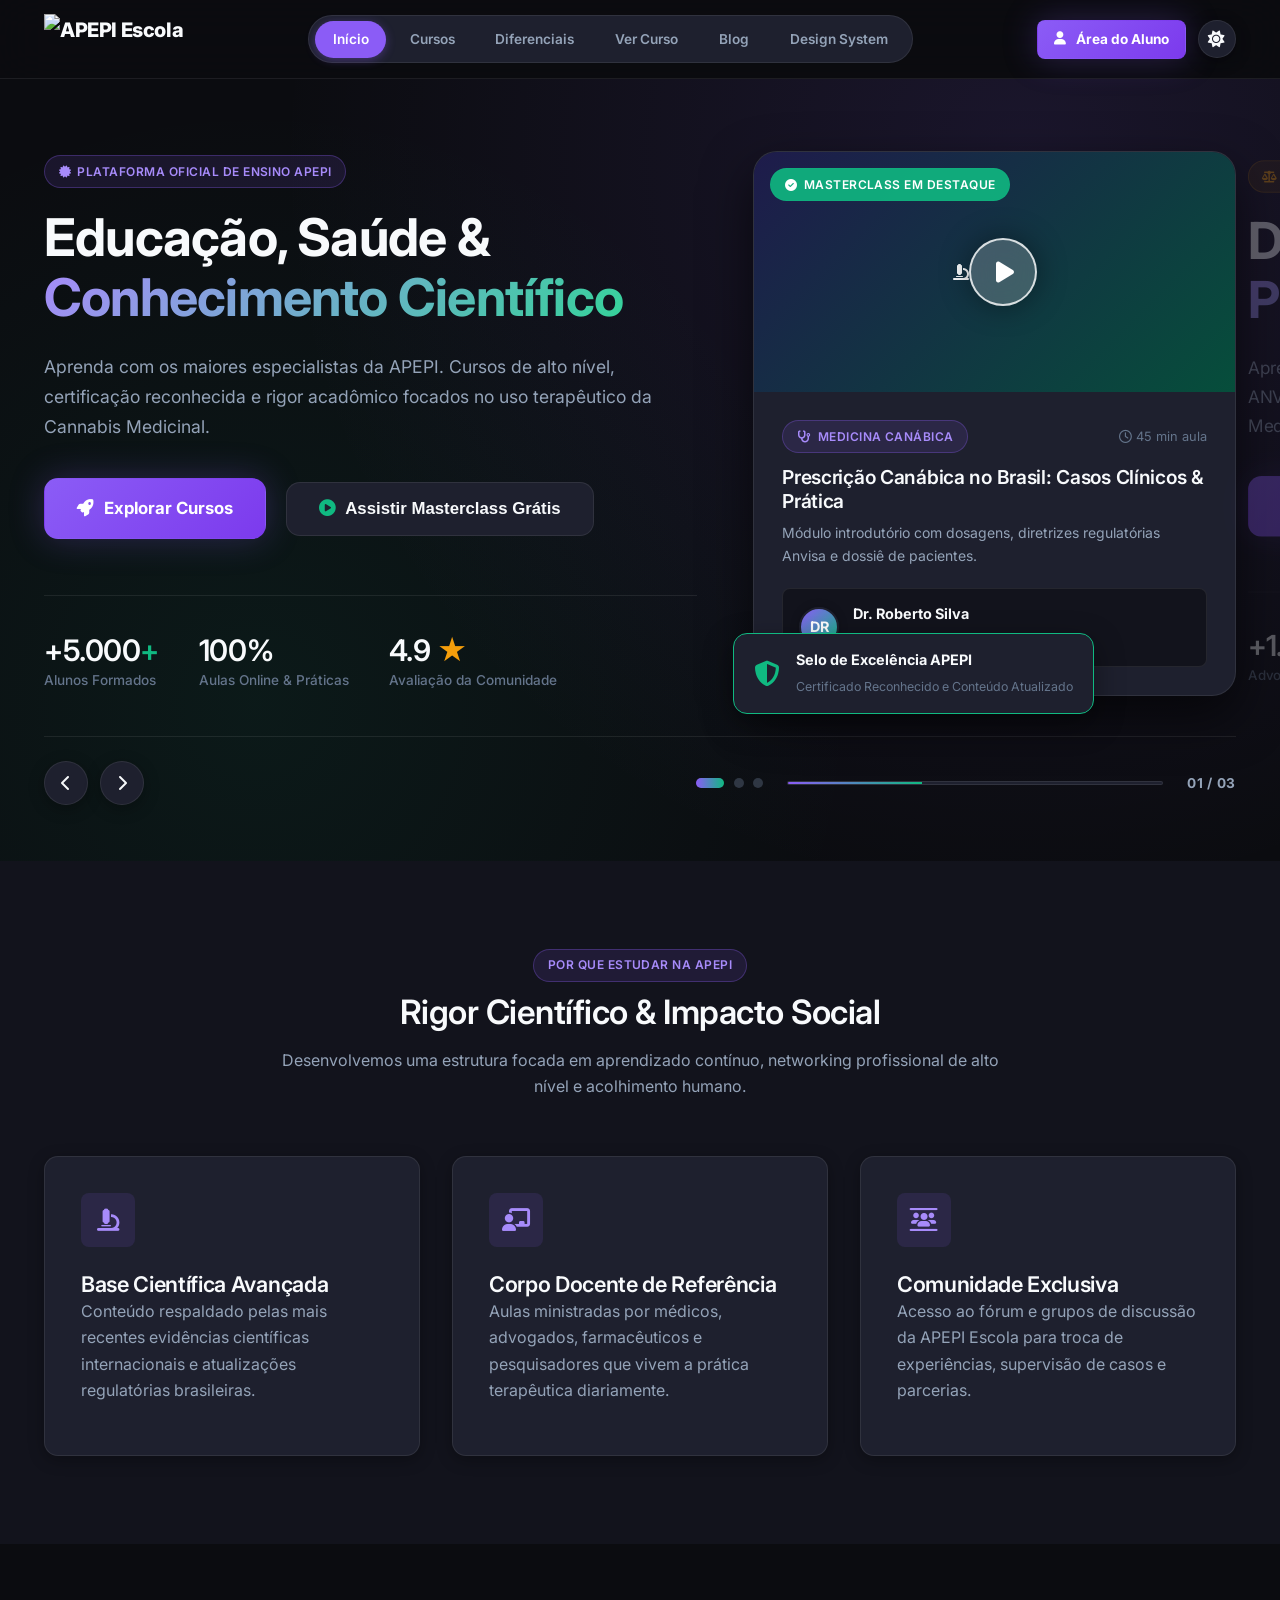
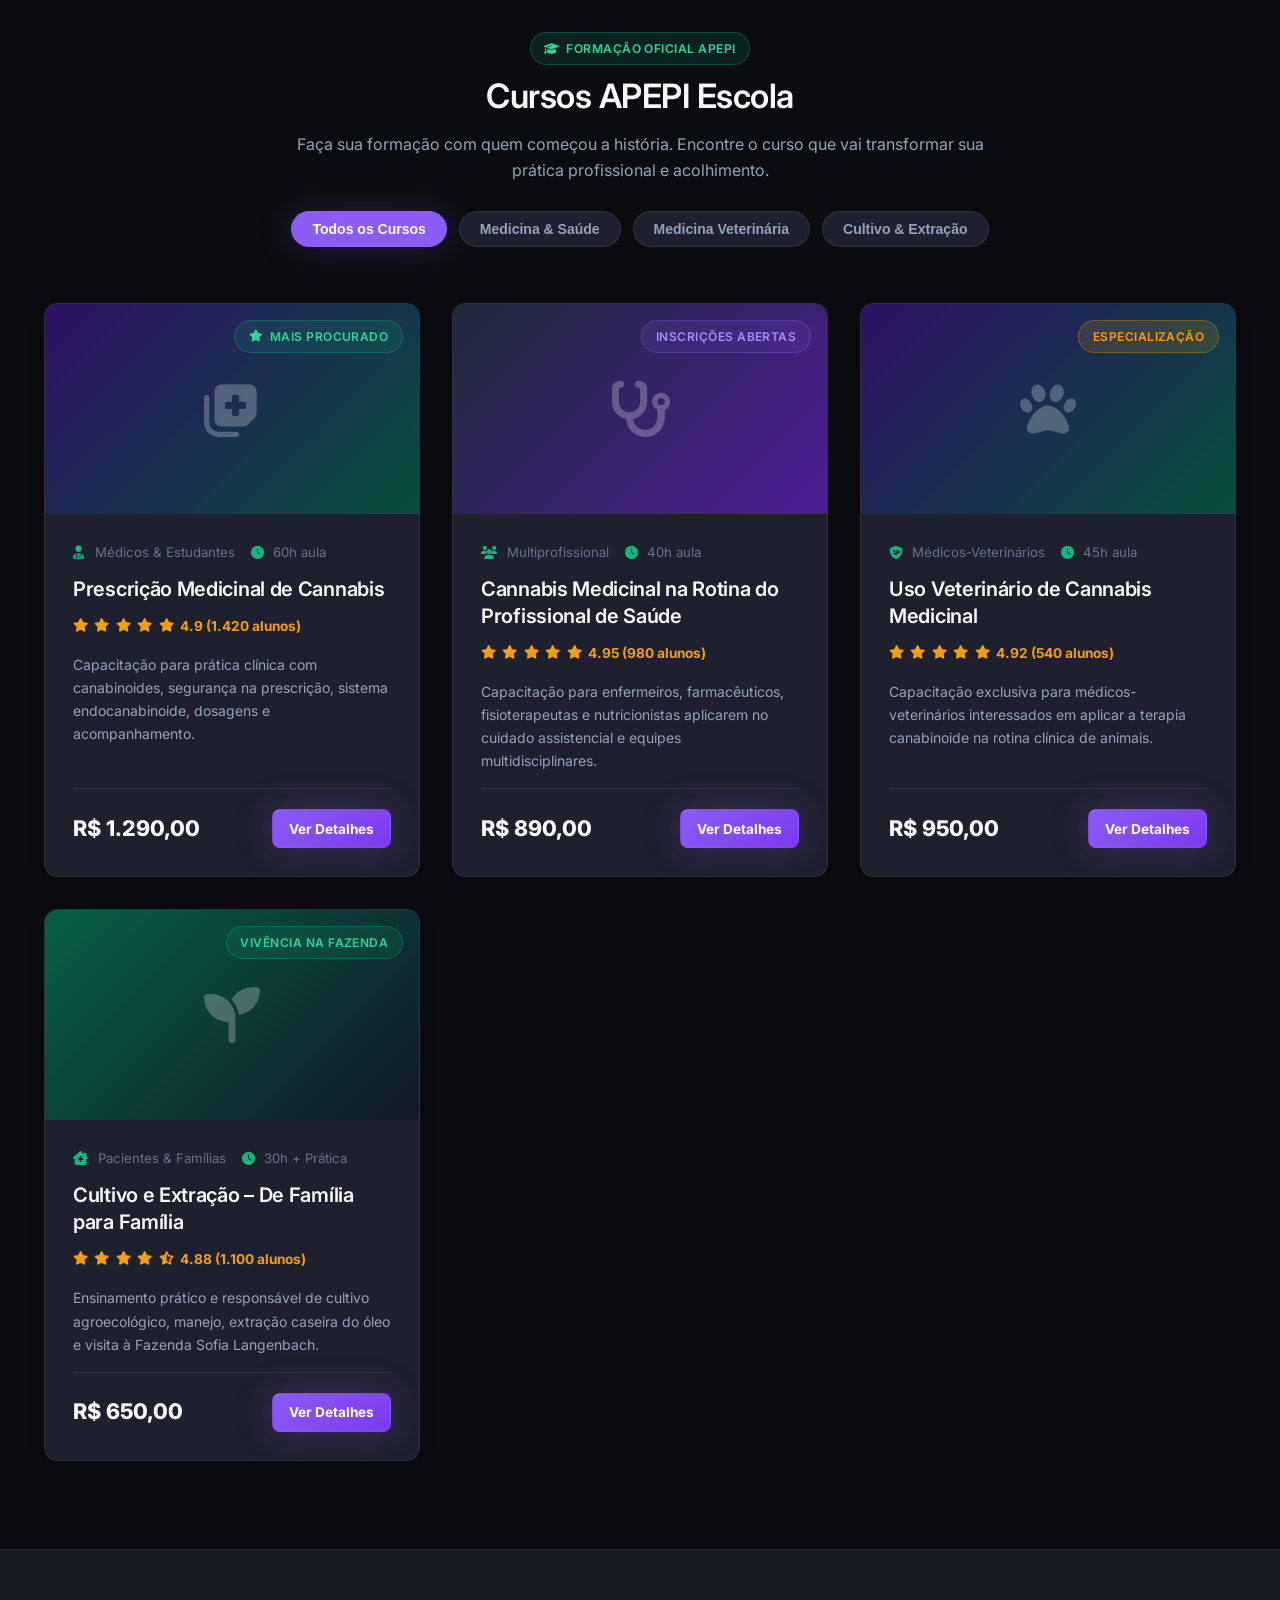
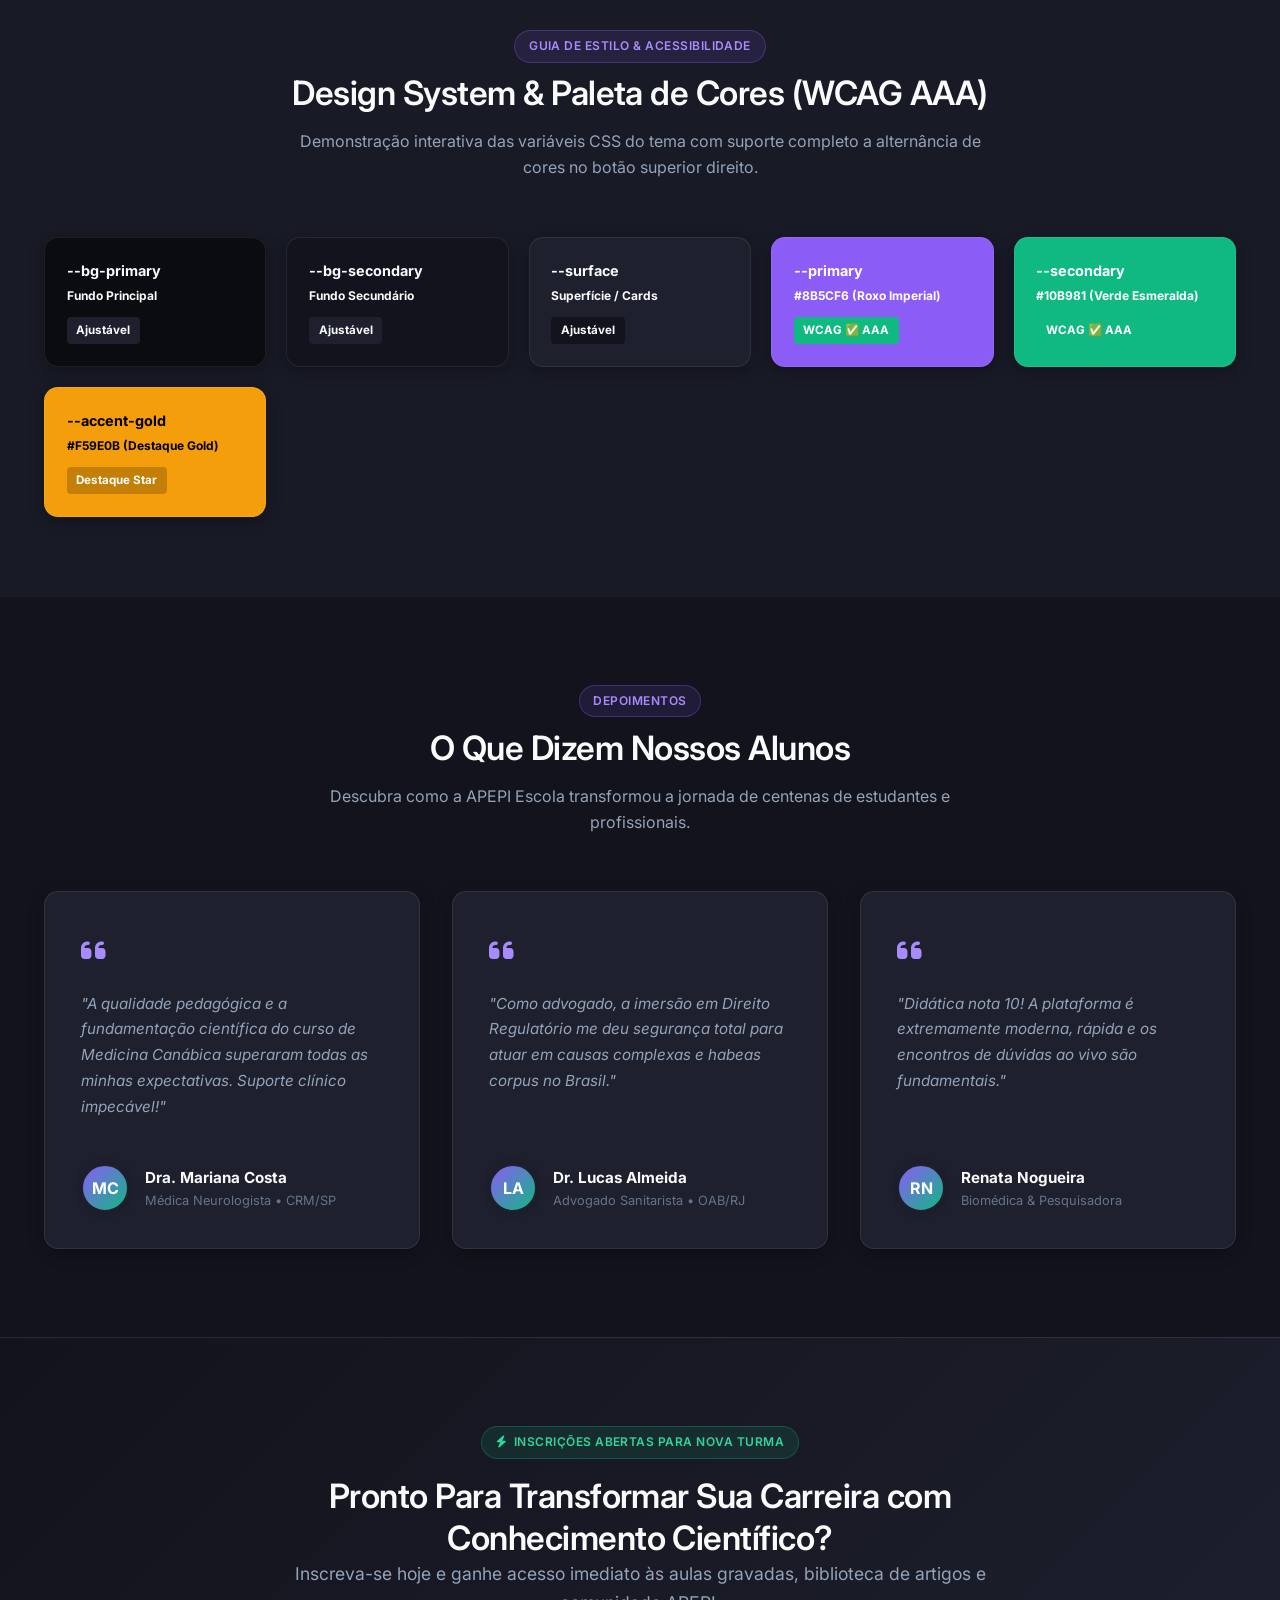
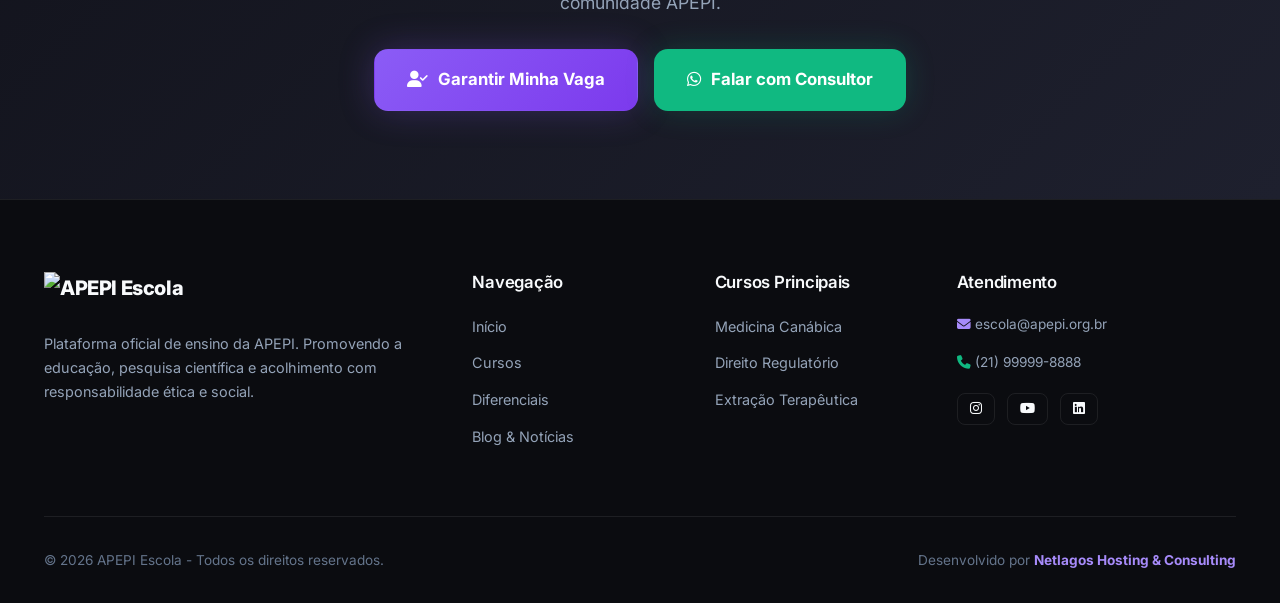
==== index.html @ 11192f86 "Add files via upload" ====
<!DOCTYPE html>
<html lang="pt-BR" data-theme="dark">
<head>
  <meta charset="UTF-8">
  <meta name="viewport" content="width=device-width, initial-scale=1.0">
  <title>APEPI Escola - Cursos & Formações em Cannabis Medicinal</title>
  <meta name="description" content="Plataforma oficial de ensino APEPI. Cursos, pós-graduações e masterclasses sobre medicina canábica, direito regulatório e ciência com os maiores especialistas do Brasil.">
  <link rel="stylesheet" href="styles.css">
</head>
<body>

  <header class="header-navbar">
    <div class="container navbar-content">
      <a href="index.html" class="brand-logo">
        <img src="assets/logo_apepi_escola_dark.png" alt="APEPI Escola" class="logo-img logo-dark">
        <img src="assets/logo_apepi_escola.png" alt="APEPI Escola" class="logo-img logo-light">
      </a>

      <nav>
        <ul class="nav-links" id="navLinks">
          <li><a href="index.html" class="active">Início</a></li>
          <li><a href="#cursos">Cursos</a></li>
          <li><a href="#diferenciais">Diferenciais</a></li>
          <li><a href="course-detail.html">Ver Curso</a></li>
          <li><a href="blog-single.html">Blog</a></li>
          <li><a href="#design-system">Design System</a></li>
        </ul>
      </nav>

      <div class="nav-actions">
        <a href="#cursos" class="btn btn-primary btn-sm">
          <i class="fa-solid fa-user"></i> Área do Aluno
        </a>
        <button id="themeToggleBtn" class="theme-toggle-btn" title="Mudar para Modo Claro" aria-label="Mudar para Modo Claro">
          <i class="fa-solid fa-sun"></i>
        </button>
        <button class="mobile-menu-btn" id="mobileMenuBtn" aria-label="Abrir Menu">
          <i class="fa-solid fa-bars"></i>
        </button>
      </div>
    </div>
  </header>

  <section class="hero-section">
    <div class="container hero-slider-container">
      <div class="hero-slides-track">

        <div class="hero-slide active">
          <div class="hero-grid">
            <div class="hero-content">
              <div class="tagline">
                <span class="badge badge-purple">
                  <i class="fa-solid fa-certificate"></i> Plataforma Oficial de Ensino APEPI
                </span>
              </div>
              <h1 class="hero-title">
                Educação, Saúde & <span class="gradient-text">Conhecimento Científico</span>
              </h1>
              <p class="hero-description">
                Aprenda com os maiores especialistas da APEPI. Cursos de alto nível, certificação reconhecida e rigor acadômico focados no uso terapêutico da Cannabis Medicinal.
              </p>
              <div class="hero-cta">
                <a href="#cursos" class="btn btn-primary btn-lg">
                  <i class="fa-solid fa-rocket"></i> Explorar Cursos
                </a>
                <button class="btn btn-ghost btn-lg hero-trailer-trigger">
                  <i class="fa-solid fa-circle-play" style="color:var(--secondary);"></i> Assistir Masterclass Grátis
                </button>
              </div>

              <div class="hero-stats">
                <div class="stat-item">
                  <h4>+5.000<span>+</span></h4>
                  <p>Alunos Formados</p>
                </div>
                <div class="stat-item">
                  <h4>100%</h4>
                  <p>Aulas Online & Práticas</p>
                </div>
                <div class="stat-item">
                  <h4>4.9 <span style="color:var(--accent-gold);">★</span></h4>
                  <p>Avaliação da Comunidade</p>
                </div>
              </div>
            </div>

            <div class="hero-visual">
              <div class="hero-preview-card">
                <div class="hero-preview-thumb thumb-play-trigger">
                  <i class="fa-solid fa-microscope main-icon"></i>
                  <div class="play-trigger">
                    <i class="fa-solid fa-play"></i>
                  </div>
                  <span class="badge badge-green" style="position:absolute; top:1rem; left:1rem; background:rgba(16,185,129,0.9); color:#fff;">
                    <i class="fa-solid fa-circle-check"></i> Masterclass em Destaque
                  </span>
                </div>

                <div class="hero-preview-body">
                  <div style="display:flex; justify-content:space-between; align-items:center; margin-bottom:0.75rem;">
                    <span class="badge badge-purple"><i class="fa-solid fa-stethoscope"></i> Medicina Canábica</span>
                    <span style="color: var(--text-muted); font-size: 0.8rem;"><i class="fa-regular fa-clock"></i> 45 min aula</span>
                  </div>
                  <h3 style="margin-bottom: 0.5rem; font-size: 1.2rem;">Prescrição Canábica no Brasil: Casos Clínicos & Prática</h3>
                  <p style="font-size: 0.875rem; color: var(--text-secondary); margin-bottom: 1.25rem;">Módulo introdutório com dosagens, diretrizes regulatórias Anvisa e dossiê de pacientes.</p>

                  <div style="background: var(--bg-secondary); padding: 0.85rem 1rem; border-radius: var(--radius-sm); display: flex; gap: 0.85rem; align-items: center; border: 1px solid var(--border-color);">
                    <div class="avatar" style="width:40px; height:40px; font-size:0.9rem;">DR</div>
                    <div>
                      <strong style="color: var(--text-primary); font-size: 0.9rem; display:block;">Dr. Roberto Silva</strong>
                      <span style="font-size: 0.775rem; color: var(--text-muted);">Médico Pesquisador APEPI • CRM/RJ</span>
                    </div>
                  </div>
                </div>
              </div>

              <div class="floating-badge">
                <i class="fa-solid fa-shield-halved"></i>
                <div>
                  <strong>Selo de Excelência APEPI</strong>
                  <span>Certificado Reconhecido e Conteúdo Atualizado</span>
                </div>
              </div>
            </div>
          </div>
        </div>

        <div class="hero-slide">
          <div class="hero-grid">
            <div class="hero-content">
              <div class="tagline">
                <span class="badge badge-gold">
                  <i class="fa-solid fa-scale-balanced"></i> Especialização Jurídica
                </span>
              </div>
              <h1 class="hero-title">
                Direito, Regulamentação & <span class="gradient-text">Proteção ao Paciente</span>
              </h1>
              <p class="hero-description">
                Aprenda a fundamentar petições de Habeas Corpus, domine a legislação ANVISA e atue com segurança jurídica no ecossistema da Cannabis Medicinal no Brasil.
              </p>
              <div class="hero-cta">
                <a href="#cursos" class="btn btn-primary btn-lg">
                  <i class="fa-solid fa-gavel"></i> Ver Cursos Jurídicos
                </a>
                <button class="btn btn-ghost btn-lg hero-trailer-trigger">
                  <i class="fa-solid fa-circle-play" style="color:var(--secondary);"></i> Assistir Aula Aberta
                </button>
              </div>

              <div class="hero-stats">
                <div class="stat-item">
                  <h4>+1.200<span>+</span></h4>
                  <p>Advogados & Juristas</p>
                </div>
                <div class="stat-item">
                  <h4>100%</h4>
                  <p>Peças & Casos Reais</p>
                </div>
                <div class="stat-item">
                  <h4>5.0 <span style="color:var(--accent-gold);">★</span></h4>
                  <p>Recomendação OAB</p>
                </div>
              </div>
            </div>

            <div class="hero-visual">
              <div class="hero-preview-card">
                <div class="hero-preview-thumb course-thumb-gradient-2 thumb-play-trigger">
                  <i class="fa-solid fa-scale-unbalanced-flip main-icon"></i>
                  <div class="play-trigger">
                    <i class="fa-solid fa-play"></i>
                  </div>
                  <span class="badge badge-purple" style="position:absolute; top:1rem; left:1rem; background:rgba(139,92,246,0.9); color:#fff;">
                    <i class="fa-solid fa-book-bookmark"></i> Módulo Prático Em Destaque
                  </span>
                </div>

                <div class="hero-preview-body">
                  <div style="display:flex; justify-content:space-between; align-items:center; margin-bottom:0.75rem;">
                    <span class="badge badge-gold"><i class="fa-solid fa-scale-balanced"></i> Direito Sanitarista</span>
                    <span style="color: var(--text-muted); font-size: 0.8rem;"><i class="fa-regular fa-clock"></i> 30h Certificadas</span>
                  </div>
                  <h3 style="margin-bottom: 0.5rem; font-size: 1.2rem;">Habeas Corpus Terapêutico & Tutelas de Urgência</h3>
                  <p style="font-size: 0.875rem; color: var(--text-secondary); margin-bottom: 1.25rem;">Elaboração de peças, jurisprudência do STJ/STF e pareceres técnicos regulatórios.</p>

                  <div style="background: var(--bg-secondary); padding: 0.85rem 1rem; border-radius: var(--radius-sm); display: flex; gap: 0.85rem; align-items: center; border: 1px solid var(--border-color);">
                    <div class="avatar" style="width:40px; height:40px; font-size:0.9rem; background:linear-gradient(135deg, var(--accent-gold), var(--primary));">AM</div>
                    <div>
                      <strong style="color: var(--text-primary); font-size: 0.9rem; display:block;">Dra. Amanda Medeiros</strong>
                      <span style="font-size: 0.775rem; color: var(--text-muted);">Advogada Sanitarista • OAB/RJ</span>
                    </div>
                  </div>
                </div>
              </div>

              <div class="floating-badge">
                <i class="fa-solid fa-gavel"></i>
                <div>
                  <strong>Suporte Jurídico APEPI</strong>
                  <span>Modelos de Peças e Análise de Casos</span>
                </div>
              </div>
            </div>
          </div>
        </div>

        <div class="hero-slide">
          <div class="hero-grid">
            <div class="hero-content">
              <div class="tagline">
                <span class="badge badge-green">
                  <i class="fa-solid fa-seedling"></i> Vivência Prática na Fazenda
                </span>
              </div>
              <h1 class="hero-title">
                Cultivo, Manejo & <span class="gradient-text">Extração Terapêutica</span>
              </h1>
              <p class="hero-description">
                Aprenda a arte do cultivo agroecológico, extração caseira com segurança e controle de qualidade direto na Fazenda Sofia Langenbach.
              </p>
              <div class="hero-cta">
                <a href="#cursos" class="btn btn-primary btn-lg">
                  <i class="fa-solid fa-leaf"></i> Conhecer Imersão
                </a>
                <button class="btn btn-ghost btn-lg hero-trailer-trigger">
                  <i class="fa-solid fa-circle-play" style="color:var(--secondary);"></i> Assistir Tour Virtual
                </button>
              </div>

              <div class="hero-stats">
                <div class="stat-item">
                  <h4>+1.100<span>+</span></h4>
                  <p>Famílias Capacitadas</p>
                </div>
                <div class="stat-item">
                  <h4>100%</h4>
                  <p>Agroecológico & Orgânico</p>
                </div>
                <div class="stat-item">
                  <h4>4.95 <span style="color:var(--accent-gold);">★</span></h4>
                  <p>Vivência Presencial</p>
                </div>
              </div>
            </div>

            <div class="hero-visual">
              <div class="hero-preview-card">
                <div class="hero-preview-thumb course-thumb-gradient-3 thumb-play-trigger">
                  <i class="fa-solid fa-house-chimney-medical main-icon"></i>
                  <div class="play-trigger">
                    <i class="fa-solid fa-play"></i>
                  </div>
                  <span class="badge badge-green" style="position:absolute; top:1rem; left:1rem; background:rgba(16,185,129,0.9); color:#fff;">
                    <i class="fa-solid fa-sun"></i> Imersão Presencial + Online
                  </span>
                </div>

                <div class="hero-preview-body">
                  <div style="display:flex; justify-content:space-between; align-items:center; margin-bottom:0.75rem;">
                    <span class="badge badge-green"><i class="fa-solid fa-seedling"></i> Cultivo Agroecológico</span>
                    <span style="color: var(--text-muted); font-size: 0.8rem;"><i class="fa-regular fa-clock"></i> 30h + Prática</span>
                  </div>
                  <h3 style="margin-bottom: 0.5rem; font-size: 1.2rem;">Extração Terapêutica de Óleos: De Família para Família</h3>
                  <p style="font-size: 0.875rem; color: var(--text-secondary); margin-bottom: 1.25rem;">Manejo de pragas, secagem, descarboxilação e dosagem artesanal segura.</p>

                  <div style="background: var(--bg-secondary); padding: 0.85rem 1rem; border-radius: var(--radius-sm); display: flex; gap: 0.85rem; align-items: center; border: 1px solid var(--border-color);">
                    <div class="avatar" style="width:40px; height:40px; font-size:0.9rem; background:linear-gradient(135deg, var(--secondary), var(--primary));">GM</div>
                    <div>
                      <strong style="color: var(--text-primary); font-size: 0.9rem; display:block;">Engº Gabriel Martins</strong>
                      <span style="font-size: 0.775rem; color: var(--text-muted);">Pesquisador Agroecológico APEPI</span>
                    </div>
                  </div>
                </div>
              </div>

              <div class="floating-badge">
                <i class="fa-solid fa-wheat-awn"></i>
                <div>
                  <strong>Fazenda Sofia Langenbach</strong>
                  <span>Aprenda na Maior Associação do Brasil</span>
                </div>
              </div>
            </div>
          </div>
        </div>

      </div>

      <div class="slider-nav-controls">
        <div class="slider-arrows">
          <button class="slider-arrow-btn slider-prev-btn" title="Slide Anterior" aria-label="Slide Anterior">
            <i class="fa-solid fa-chevron-left"></i>
          </button>
          <button class="slider-arrow-btn slider-next-btn" title="Próximo Slide" aria-label="Próximo Slide">
            <i class="fa-solid fa-chevron-right"></i>
          </button>
        </div>

        <div class="slider-indicators-wrapper">
          <div class="slider-dots">
            <button class="slider-dot active" aria-label="Ir para Slide 1"></button>
            <button class="slider-dot" aria-label="Ir para Slide 2"></button>
            <button class="slider-dot" aria-label="Ir para Slide 3"></button>
          </div>

          <div class="slider-progress-track">
            <div class="slider-progress-bar"></div>
          </div>

          <span class="slider-counter">01 / 03</span>
        </div>
      </div>

    </div>
  </section>

  <section class="features-section" id="diferenciais">
    <div class="container">
      <div class="section-header">
        <span class="badge badge-purple">Por Que Estudar Na APEPI</span>
        <h2>Rigor Científico & Impacto Social</h2>
        <p>Desenvolvemos uma estrutura focada em aprendizado contínuo, networking profissional de alto nível e acolhimento humano.</p>
      </div>

      <div class="grid-3">
        <div class="feature-card">
          <div class="feature-icon"><i class="fa-solid fa-microscope"></i></div>
          <h3>Base Científica Avançada</h3>
          <p>Conteúdo respaldado pelas mais recentes evidências científicas internacionais e atualizações regulatórias brasileiras.</p>
        </div>

        <div class="feature-card">
          <div class="feature-icon"><i class="fa-solid fa-chalkboard-user"></i></div>
          <h3>Corpo Docente de Referência</h3>
          <p>Aulas ministradas por médicos, advogados, farmacêuticos e pesquisadores que vivem a prática terapêutica diariamente.</p>
        </div>

        <div class="feature-card">
          <div class="feature-icon"><i class="fa-solid fa-users-between-lines"></i></div>
          <h3>Comunidade Exclusiva</h3>
          <p>Acesso ao fórum e grupos de discussão da APEPI Escola para troca de experiências, supervisão de casos e parcerias.</p>
        </div>
      </div>
    </div>
  </section>

  <section class="courses-section" id="cursos">
    <div class="container">
      <div class="section-header">
        <span class="badge badge-green"><i class="fa-solid fa-graduation-cap"></i> Formação Oficial APEPI</span>
        <h2>Cursos APEPI Escola</h2>
        <p>Faça sua formação com quem começou a história. Encontre o curso que vai transformar sua prática profissional e acolhimento.</p>

        <div class="category-pills">
          <button class="pill-btn active filter-btn" data-filter="all">Todos os Cursos</button>
          <button class="pill-btn filter-btn" data-filter="medicina">Medicina & Saúde</button>
          <button class="pill-btn filter-btn" data-filter="veterinaria">Medicina Veterinária</button>
          <button class="pill-btn filter-btn" data-filter="cultivo">Cultivo & Extração</button>
        </div>
      </div>

      <div class="grid-3" style="grid-template-columns: repeat(auto-fit, minmax(280px, 1fr));">
        
        <div class="course-card" data-category="medicina">
          <div class="course-thumb course-thumb-gradient-1">
            <i class="fa-solid fa-notes-medical main-icon"></i>
            <span class="badge badge-green"><i class="fa-solid fa-star"></i> Mais Procurado</span>
          </div>
          <div class="course-body">
            <div class="course-meta">
              <span><i class="fa-solid fa-user-doctor"></i> Médicos & Estudantes</span>
              <span><i class="fa-solid fa-clock"></i> 60h aula</span>
            </div>
            <h3 class="course-title">Prescrição Medicinal de Cannabis</h3>
            <div class="course-rating">
              <i class="fa-solid fa-star"></i>
              <i class="fa-solid fa-star"></i>
              <i class="fa-solid fa-star"></i>
              <i class="fa-solid fa-star"></i>
              <i class="fa-solid fa-star"></i>
              <span>4.9 (1.420 alunos)</span>
            </div>
            <p style="font-size: 0.875rem;">Capacitação para prática clínica com canabinoides, segurança na prescrição, sistema endocanabinoide, dosagens e acompanhamento.</p>

            <div class="course-footer">
              <span class="course-price">R$ 1.290,00</span>
              <a href="course-detail.html" class="btn btn-primary btn-sm">Ver Detalhes</a>
            </div>
          </div>
        </div>

        <div class="course-card" data-category="medicina">
          <div class="course-thumb course-thumb-gradient-2">
            <i class="fa-solid fa-stethoscope main-icon"></i>
            <span class="badge badge-purple">Inscrições Abertas</span>
          </div>
          <div class="course-body">
            <div class="course-meta">
              <span><i class="fa-solid fa-users"></i> Multiprofissional</span>
              <span><i class="fa-solid fa-clock"></i> 40h aula</span>
            </div>
            <h3 class="course-title">Cannabis Medicinal na Rotina do Profissional de Saúde</h3>
            <div class="course-rating">
              <i class="fa-solid fa-star"></i>
              <i class="fa-solid fa-star"></i>
              <i class="fa-solid fa-star"></i>
              <i class="fa-solid fa-star"></i>
              <i class="fa-solid fa-star"></i>
              <span>4.95 (980 alunos)</span>
            </div>
            <p style="font-size: 0.875rem;">Capacitação para enfermeiros, farmacêuticos, fisioterapeutas e nutricionistas aplicarem no cuidado assistencial e equipes multidisciplinares.</p>

            <div class="course-footer">
              <span class="course-price">R$ 890,00</span>
              <a href="course-detail.html" class="btn btn-primary btn-sm">Ver Detalhes</a>
            </div>
          </div>
        </div>

        <div class="course-card" data-category="veterinaria">
          <div class="course-thumb course-thumb-gradient-1">
            <i class="fa-solid fa-paw main-icon"></i>
            <span class="badge badge-gold">Especialização</span>
          </div>
          <div class="course-body">
            <div class="course-meta">
              <span><i class="fa-solid fa-shield-dog"></i> Médicos-Veterinários</span>
              <span><i class="fa-solid fa-clock"></i> 45h aula</span>
            </div>
            <h3 class="course-title">Uso Veterinário de Cannabis Medicinal</h3>
            <div class="course-rating">
              <i class="fa-solid fa-star"></i>
              <i class="fa-solid fa-star"></i>
              <i class="fa-solid fa-star"></i>
              <i class="fa-solid fa-star"></i>
              <i class="fa-solid fa-star"></i>
              <span>4.92 (540 alunos)</span>
            </div>
            <p style="font-size: 0.875rem;">Capacitação exclusiva para médicos-veterinários interessados em aplicar a terapia canabinoide na rotina clínica de animais.</p>

            <div class="course-footer">
              <span class="course-price">R$ 950,00</span>
              <a href="course-detail.html" class="btn btn-primary btn-sm">Ver Detalhes</a>
            </div>
          </div>
        </div>

        <div class="course-card" data-category="cultivo">
          <div class="course-thumb course-thumb-gradient-3">
            <i class="fa-solid fa-seedling main-icon"></i>
            <span class="badge badge-green">Vivência na Fazenda</span>
          </div>
          <div class="course-body">
            <div class="course-meta">
              <span><i class="fa-solid fa-house-chimney-medical"></i> Pacientes & Famílias</span>
              <span><i class="fa-solid fa-clock"></i> 30h + Prática</span>
            </div>
            <h3 class="course-title">Cultivo e Extração – De Família para Família</h3>
            <div class="course-rating">
              <i class="fa-solid fa-star"></i>
              <i class="fa-solid fa-star"></i>
              <i class="fa-solid fa-star"></i>
              <i class="fa-solid fa-star"></i>
              <i class="fa-solid fa-star-half-stroke"></i>
              <span>4.88 (1.100 alunos)</span>
            </div>
            <p style="font-size: 0.875rem;">Ensinamento prático e responsável de cultivo agroecológico, manejo, extração caseira do óleo e visita à Fazenda Sofia Langenbach.</p>

            <div class="course-footer">
              <span class="course-price">R$ 650,00</span>
              <a href="course-detail.html" class="btn btn-primary btn-sm">Ver Detalhes</a>
            </div>
          </div>
        </div>
      </div>
    </div>
  </section>

  <section class="palette-section" id="design-system">
    <div class="container">
      <div class="section-header">
        <span class="badge badge-purple">Guia de Estilo & Acessibilidade</span>
        <h2>Design System & Paleta de Cores (WCAG AAA)</h2>
        <p>Demonstração interativa das variáveis CSS do tema com suporte completo a alternância de cores no botão superior direito.</p>
      </div>

      <div class="swatch-grid">
        <div class="swatch-card" style="background-color: var(--bg-primary); color: var(--text-primary);">
          <div>
            <div>--bg-primary</div>
            <small>Fundo Principal</small>
          </div>
          <span class="wcag-badge" style="background: var(--surface); color: var(--text-primary);">Ajustável</span>
        </div>

        <div class="swatch-card" style="background-color: var(--bg-secondary); color: var(--text-primary);">
          <div>
            <div>--bg-secondary</div>
            <small>Fundo Secundário</small>
          </div>
          <span class="wcag-badge" style="background: var(--surface); color: var(--text-primary);">Ajustável</span>
        </div>

        <div class="swatch-card" style="background-color: var(--surface); color: var(--text-primary);">
          <div>
            <div>--surface</div>
            <small>Superfície / Cards</small>
          </div>
          <span class="wcag-badge" style="background: var(--bg-secondary); color: var(--text-primary);">Ajustável</span>
        </div>

        <div class="swatch-card" style="background-color: #8B5CF6; color: #FFFFFF;">
          <div>
            <div>--primary</div>
            <small>#8B5CF6 (Roxo Imperial)</small>
          </div>
          <span class="wcag-badge" style="background: #10B981; color: #fff;">WCAG ✅ AAA</span>
        </div>

        <div class="swatch-card" style="background-color: #10B981; color: #FFFFFF;">
          <div>
            <div>--secondary</div>
            <small>#10B981 (Verde Esmeralda)</small>
          </div>
          <span class="wcag-badge" style="background: #10B981; color: #fff;">WCAG ✅ AAA</span>
        </div>

        <div class="swatch-card" style="background-color: #F59E0B; color: #000000;">
          <div>
            <div>--accent-gold</div>
            <small>#F59E0B (Destaque Gold)</small>
          </div>
          <span class="wcag-badge" style="background: rgba(0,0,0,0.2); color:#fff;">Destaque Star</span>
        </div>
      </div>
    </div>
  </section>

  <section class="testimonials-section">
    <div class="container">
      <div class="section-header">
        <span class="badge badge-purple">Depoimentos</span>
        <h2>O Que Dizem Nossos Alunos</h2>
        <p>Descubra como a APEPI Escola transformou a jornada de centenas de estudantes e profissionais.</p>
      </div>

      <div class="grid-3">
        <div class="testimonial-card">
          <div>
            <div class="quote-icon"><i class="fa-solid fa-quote-left"></i></div>
            <p style="font-size:0.95rem; font-style:italic; line-height:1.7;">"A qualidade pedagógica e a fundamentação científica do curso de Medicina Canábica superaram todas as minhas expectativas. Suporte clínico impecável!"</p>
          </div>
          <div class="user-profile">
            <div class="avatar">MC</div>
            <div>
              <strong style="color:var(--text-primary); font-size:0.95rem; display:block;">Dra. Mariana Costa</strong>
              <p style="margin:0; font-size:0.8rem; color:var(--text-muted);">Médica Neurologista • CRM/SP</p>
            </div>
          </div>
        </div>

        <div class="testimonial-card">
          <div>
            <div class="quote-icon"><i class="fa-solid fa-quote-left"></i></div>
            <p style="font-size:0.95rem; font-style:italic; line-height:1.7;">"Como advogado, a imersão em Direito Regulatório me deu segurança total para atuar em causas complexas e habeas corpus no Brasil."</p>
          </div>
          <div class="user-profile">
            <div class="avatar">LA</div>
            <div>
              <strong style="color:var(--text-primary); font-size:0.95rem; display:block;">Dr. Lucas Almeida</strong>
              <p style="margin:0; font-size:0.8rem; color:var(--text-muted);">Advogado Sanitarista • OAB/RJ</p>
            </div>
          </div>
        </div>

        <div class="testimonial-card">
          <div>
            <div class="quote-icon"><i class="fa-solid fa-quote-left"></i></div>
            <p style="font-size:0.95rem; font-style:italic; line-height:1.7;">"Didática nota 10! A plataforma é extremamente moderna, rápida e os encontros de dúvidas ao vivo são fundamentais."</p>
          </div>
          <div class="user-profile">
            <div class="avatar">RN</div>
            <div>
              <strong style="color:var(--text-primary); font-size:0.95rem; display:block;">Renata Nogueira</strong>
              <p style="margin:0; font-size:0.8rem; color:var(--text-muted);">Biomédica & Pesquisadora</p>
            </div>
          </div>
        </div>
      </div>
    </div>
  </section>

  <section class="cta-banner" id="contato">
    <div class="container cta-box">
      <span class="badge badge-green" style="margin-bottom:1rem;">
        <i class="fa-solid fa-bolt"></i> Inscrições Abertas para Nova Turma
      </span>
      <h2>Pronto Para Transformar Sua Carreira com Conhecimento Científico?</h2>
      <p style="font-size:1.1rem; margin-bottom: 2rem;">Inscreva-se hoje e ganhe acesso imediato às aulas gravadas, biblioteca de artigos e comunidade APEPI.</p>

      <div style="display:flex; justify-content:center; gap:1rem; flex-wrap:wrap;">
        <a href="#cursos" class="btn btn-primary btn-lg">
          <i class="fa-solid fa-user-check"></i> Garantir Minha Vaga
        </a>
        <a href="https://wa.me/5521999998888" target="_blank" class="btn btn-secondary btn-lg">
          <i class="fa-brands fa-whatsapp"></i> Falar com Consultor
        </a>
      </div>
    </div>
  </section>

  <footer class="site-footer">
    <div class="container">
      <div class="footer-grid">
        <div>
          <a href="index.html" class="brand-logo" style="margin-bottom:1rem;">
            <img src="assets/logo_apepi_escola_dark.png" alt="APEPI Escola" class="logo-img logo-dark">
            <img src="assets/logo_apepi_escola.png" alt="APEPI Escola" class="logo-img logo-light">
          </a>
          <p style="font-size:0.9rem; margin-top:0.75rem;">
            Plataforma oficial de ensino da APEPI. Promovendo a educação, pesquisa científica e acolhimento com responsabilidade ética e social.
          </p>
        </div>

        <div class="footer-col">
          <h4>Navegação</h4>
          <ul class="footer-links">
            <li><a href="index.html">Início</a></li>
            <li><a href="#cursos">Cursos</a></li>
            <li><a href="#diferenciais">Diferenciais</a></li>
            <li><a href="blog-single.html">Blog & Notícias</a></li>
          </ul>
        </div>

        <div class="footer-col">
          <h4>Cursos Principais</h4>
          <ul class="footer-links">
            <li><a href="course-detail.html">Medicina Canábica</a></li>
            <li><a href="course-detail.html">Direito Regulatório</a></li>
            <li><a href="course-detail.html">Extração Terapêutica</a></li>
          </ul>
        </div>

        <div class="footer-col">
          <h4>Atendimento</h4>
          <p style="font-size:0.85rem; color:var(--text-secondary);"><i class="fa-solid fa-envelope" style="color:var(--primary-hover);"></i> escola@apepi.org.br</p>
          <p style="font-size:0.85rem; color:var(--text-secondary); margin-top:0.5rem;"><i class="fa-solid fa-phone" style="color:var(--secondary);"></i> (21) 99999-8888</p>
          <div style="display:flex; gap:0.75rem; margin-top:1.25rem;">
            <a href="#" class="btn btn-outline btn-sm" style="padding:0.5rem 0.75rem;"><i class="fa-brands fa-instagram"></i></a>
            <a href="#" class="btn btn-outline btn-sm" style="padding:0.5rem 0.75rem;"><i class="fa-brands fa-youtube"></i></a>
            <a href="#" class="btn btn-outline btn-sm" style="padding:0.5rem 0.75rem;"><i class="fa-brands fa-linkedin"></i></a>
          </div>
        </div>
      </div>

      <div class="footer-bottom">
        <span>&copy; 2026 APEPI Escola - Todos os direitos reservados.</span>
        <span>Desenvolvido por <strong style="color:var(--primary-hover);">Netlagos Hosting & Consulting</strong></span>
      </div>
    </div>
  </footer>

  <div class="modal-overlay" id="videoModal">
    <div class="modal-content">
      <div class="modal-header">
        <h3 style="font-size:1.1rem; margin:0;"><i class="fa-solid fa-play" style="color:var(--secondary); margin-right:0.5rem;"></i> Masterclass Gratuita - APEPI Escola</h3>
        <button class="modal-close" id="modalCloseBtn">&times;</button>
      </div>
      <div class="modal-body">
        <div class="video-placeholder">
          <i class="fa-solid fa-circle-play" style="font-size:4rem; color:var(--primary-hover); margin-bottom:1rem;"></i>
          <h4>Demonstração de Aula Prática</h4>
          <p style="font-size:0.85rem; color:var(--text-muted); max-width:400px; margin-top:0.5rem;">
            Esta é a simulação interativa da Masterclass em Vídeo da APEPI Escola.
          </p>
        </div>
      </div>
    </div>
  </div>

  <script src="script.js"></script>
</body>
</html>
---- styles.css ----
@import url('https://fonts.googleapis.com/css2?family=Inter:ital,opsz,wght@0,14..32,300..700;1,14..32,300..700&family=Playfair+Display:ital,wght@0,600;0,700;1,600&display=swap');
@import url('https://cdnjs.cloudflare.com/ajax/libs/font-awesome/6.4.0/css/all.min.css');

:root {
  
  --bg-primary: #0B0C10;
  --bg-secondary: #12131C;
  --bg-tertiary: #181A26;
  --surface: #1E202E;
  --surface-hover: #272A3B;

  --text-primary: #F8FAFC;
  --text-secondary: #94A3B8;
  --text-muted: #64748B;

  --primary: #8B5CF6;       
  --primary-hover: #A78BFA;
  --primary-active: #7C3AED;
  --primary-light: rgba(139, 92, 246, 0.12);

  --secondary: #10B981;     
  --secondary-hover: #34D399;
  --secondary-active: #059669;
  --secondary-light: rgba(16, 185, 129, 0.12);

  --accent-gold: #F59E0B;   
  --accent-gold-light: rgba(245, 158, 11, 0.15);

  --success: #10B981;
  --warning: #F59E0B;
  --error: #EF4444;

  --text-on-primary: #FFFFFF;
  --text-on-secondary: #FFFFFF;

  --radius-sm: 8px;
  --radius-md: 14px;
  --radius-lg: 24px;
  --radius-full: 9999px;

  --shadow-sm: 0 4px 16px rgba(0, 0, 0, 0.3);
  --shadow-md: 0 10px 30px rgba(0, 0, 0, 0.4);
  --shadow-lg: 0 20px 50px rgba(0, 0, 0, 0.6);
  --shadow-glow: 0 0 35px rgba(139, 92, 246, 0.25);
  --shadow-emerald: 0 0 30px rgba(16, 185, 129, 0.2);

  --glass-bg: rgba(11, 12, 16, 0.82);
  --glass-card: rgba(30, 32, 46, 0.7);
  --border-color: rgba(255, 255, 255, 0.08);
  --border-hover: rgba(139, 92, 246, 0.4);

  --font-main: 'Inter', -apple-system, BlinkMacSystemFont, 'Segoe UI', Roboto, sans-serif;
  --font-serif: 'Playfair Display', Georgia, serif;
  --transition: all 0.3s cubic-bezier(0.16, 1, 0.3, 1);
}

[data-theme="light"] {
  --bg-primary: #FAFAFC;
  --bg-secondary: #F1F5F9;
  --bg-tertiary: #E2E8F0;
  --surface: #FFFFFF;
  --surface-hover: #F8FAFC;

  --text-primary: #0F172A;
  --text-secondary: #475569;
  --text-muted: #94A3B8;

  --primary: #6D28D9;
  --primary-hover: #7C3AED;
  --primary-active: #5B21B6;
  --primary-light: rgba(109, 40, 217, 0.08);

  --secondary: #059669;
  --secondary-hover: #10B981;
  --secondary-active: #047857;
  --secondary-light: rgba(5, 150, 105, 0.08);

  --accent-gold: #D97706;
  --accent-gold-light: rgba(217, 119, 6, 0.1);

  --text-on-primary: #FFFFFF;
  --text-on-secondary: #FFFFFF;

  --shadow-sm: 0 4px 16px rgba(15, 23, 42, 0.04);
  --shadow-md: 0 10px 30px rgba(15, 23, 42, 0.08);
  --shadow-lg: 0 20px 40px rgba(15, 23, 42, 0.12);
  --shadow-glow: 0 0 25px rgba(109, 40, 217, 0.15);
  --shadow-emerald: 0 0 25px rgba(5, 150, 105, 0.12);

  --glass-bg: rgba(250, 250, 252, 0.88);
  --glass-card: rgba(255, 255, 255, 0.9);
  --border-color: rgba(15, 23, 42, 0.08);
  --border-hover: rgba(109, 40, 217, 0.3);
}

*, *::before, *::after {
  box-sizing: border-box;
  margin: 0;
  padding: 0;
}

html {
  scroll-behavior: smooth;
  font-size: 16px;
}

body {
  background-color: var(--bg-primary);
  color: var(--text-primary);
  font-family: var(--font-main);
  line-height: 1.65;
  font-weight: 400;
  overflow-x: hidden;
  -webkit-font-smoothing: antialiased;
  -moz-osx-font-smoothing: grayscale;
  transition: background-color 0.3s ease, color 0.3s ease;
}

a {
  color: var(--text-primary);
  text-decoration: none;
  transition: var(--transition);
}

a:hover {
  color: var(--primary-hover);
}

h1, h2, h3, h4, h5, h6 {
  color: var(--text-primary);
  font-weight: 600;
  line-height: 1.25;
  letter-spacing: -0.015em;
}

h1 { font-size: 3.25rem; font-weight: 700; }
h2 { font-size: 2.1rem; font-weight: 600; }
h3 { font-size: 1.35rem; font-weight: 600; }
h4 { font-size: 1.15rem; font-weight: 600; }

.font-serif {
  font-family: var(--font-serif);
  font-weight: 600;
  font-style: italic;
}

p {
  color: var(--text-secondary);
  margin-bottom: 1rem;
}

p.muted {
  color: var(--text-muted);
}

.container {
  width: 100%;
  max-width: 1240px;
  margin: 0 auto;
  padding: 0 1.5rem;
}

.header-navbar {
  position: sticky;
  top: 0;
  z-index: 1000;
  background: var(--glass-bg);
  backdrop-filter: blur(24px);
  -webkit-backdrop-filter: blur(24px);
  border-bottom: 1px solid var(--border-color);
  padding: 0.85rem 0;
  transition: var(--transition);
}

.navbar-content {
  display: flex;
  align-items: center;
  justify-content: space-between;
  gap: 1.5rem;
}

.brand-logo {
  display: flex;
  align-items: center;
  gap: 0.75rem;
  font-size: 1.25rem;
  font-weight: 800;
  color: var(--text-primary);
  letter-spacing: -0.02em;
  white-space: nowrap;
}

.brand-logo .logo-img {
  height: clamp(42px, 4vw, 58px);
  max-height: 60px;
  width: auto;
  max-width: 240px;
  object-fit: contain;
  display: block;
  transition: var(--transition);
}

.site-footer .brand-logo .logo-img {
  height: clamp(40px, 3.5vw, 52px);
  max-width: 220px;
}

.brand-logo .logo-dark {
  display: none;
}

.brand-logo .logo-light {
  display: block;
}

[data-theme="dark"] .brand-logo .logo-dark {
  display: block;
}

[data-theme="dark"] .brand-logo .logo-light {
  display: none;
}

[data-theme="light"] .brand-logo .logo-dark {
  display: none;
}

[data-theme="light"] .brand-logo .logo-light {
  display: block;
}

.brand-logo:hover .logo-img {
  transform: scale(1.03);
}

.brand-logo .logo-icon {
  width: 38px;
  height: 38px;
  background: linear-gradient(135deg, var(--primary), var(--secondary));
  border-radius: var(--radius-sm);
  display: flex;
  align-items: center;
  justify-content: center;
  color: #FFFFFF;
  font-size: 1.1rem;
  box-shadow: 0 4px 14px rgba(139, 92, 246, 0.35);
}

.brand-logo span strong {
  color: var(--primary-hover);
  font-weight: 800;
}

.nav-links {
  display: flex;
  align-items: center;
  gap: 0.35rem;
  list-style: none;
  background: var(--surface);
  padding: 0.3rem 0.4rem;
  border-radius: var(--radius-full);
  border: 1px solid var(--border-color);
}

.nav-links li a {
  display: inline-block;
  padding: 0.45rem 1.1rem;
  border-radius: var(--radius-full);
  font-size: 0.85rem;
  font-weight: 600;
  color: var(--text-secondary);
  white-space: nowrap;
  transition: var(--transition);
  text-align: center;
}

.nav-links li a:hover {
  color: var(--text-primary);
  background: var(--surface-hover);
}

.nav-links li a.active {
  color: #FFFFFF !important;
  background: var(--primary);
  box-shadow: 0 2px 10px rgba(139, 92, 246, 0.35);
}

.nav-actions {
  display: flex;
  align-items: center;
  gap: 0.75rem;
  white-space: nowrap;
}

.theme-toggle-btn {
  width: 38px;
  height: 38px;
  border-radius: var(--radius-full);
  background: var(--surface);
  border: 1px solid var(--border-color);
  color: var(--text-primary);
  display: flex;
  align-items: center;
  justify-content: center;
  font-size: 1.05rem;
  cursor: pointer;
  transition: var(--transition);
  box-shadow: var(--shadow-sm);
}
  cursor: pointer;
  transition: var(--transition);
  box-shadow: var(--shadow-sm);
}

.theme-toggle-btn:hover {
  background: var(--surface-hover);
  color: var(--secondary);
  transform: rotate(15deg) scale(1.05);
  border-color: var(--secondary);
}

.mobile-menu-btn {
  display: none;
  background: transparent;
  border: none;
  color: var(--text-primary);
  font-size: 1.4rem;
  cursor: pointer;
}

.btn {
  display: inline-flex;
  align-items: center;
  justify-content: center;
  gap: 0.6rem;
  padding: 0.75rem 1.5rem;
  font-size: 0.925rem;
  font-weight: 700;
  border-radius: var(--radius-md);
  cursor: pointer;
  border: 1px solid transparent;
  transition: var(--transition);
  text-align: center;
  white-space: nowrap;
}

.btn-primary {
  background: linear-gradient(135deg, var(--primary), var(--primary-active));
  color: var(--text-on-primary) !important;
  box-shadow: var(--shadow-glow);
}

.btn-primary:hover {
  background: linear-gradient(135deg, var(--primary-hover), var(--primary));
  transform: translateY(-2px);
  box-shadow: 0 8px 25px rgba(139, 92, 246, 0.4);
}

.btn-secondary {
  background: var(--secondary);
  color: var(--text-on-secondary) !important;
  box-shadow: var(--shadow-emerald);
}

.btn-secondary:hover {
  background: var(--secondary-hover);
  transform: translateY(-2px);
}

.btn-outline {
  background: transparent;
  color: var(--text-primary) !important;
  border-color: var(--border-color);
}

.btn-outline:hover {
  border-color: var(--primary);
  background: var(--primary-light);
  color: var(--primary-hover) !important;
}

.btn-ghost {
  background: var(--surface);
  color: var(--text-primary) !important;
  border-color: var(--border-color);
}

.btn-ghost:hover {
  background: var(--surface-hover);
  border-color: var(--secondary);
}

.btn-sm {
  padding: 0.45rem 1rem;
  font-size: 0.85rem;
  border-radius: var(--radius-sm);
}

.btn-lg {
  padding: 1rem 2rem;
  font-size: 1.05rem;
  border-radius: var(--radius-md);
}

.badge {
  display: inline-flex;
  align-items: center;
  gap: 0.4rem;
  padding: 0.35rem 0.85rem;
  border-radius: var(--radius-full);
  font-size: 0.75rem;
  font-weight: 600;
  text-transform: uppercase;
  letter-spacing: 0.04em;
}

.badge-purple {
  background: var(--primary-light);
  color: var(--primary-hover);
  border: 1px solid rgba(139, 92, 246, 0.3);
}

.badge-green {
  background: var(--secondary-light);
  color: var(--secondary-hover);
  border: 1px solid rgba(16, 185, 129, 0.3);
}

.badge-gold {
  background: var(--accent-gold-light);
  color: var(--accent-gold);
  border: 1px solid rgba(245, 158, 11, 0.3);
}

.hero-section {
  padding: 4.5rem 0 3.5rem;
  background: radial-gradient(circle at 80% 10%, rgba(139, 92, 246, 0.12) 0%, transparent 60%),
              radial-gradient(circle at 20% 80%, rgba(16, 185, 129, 0.08) 0%, transparent 50%),
              var(--bg-primary);
  position: relative;
  overflow: hidden;
}

.hero-slider-container {
  position: relative;
  width: 100%;
}

.hero-slides-track {
  display: flex;
  transition: transform 0.65s cubic-bezier(0.16, 1, 0.3, 1);
  width: 100%;
}

.hero-slide {
  min-width: 100%;
  box-sizing: border-box;
  opacity: 0.3;
  transform: scale(0.98);
  transition: opacity 0.65s ease, transform 0.65s ease;
  pointer-events: none;
}

.hero-slide.active {
  opacity: 1;
  transform: scale(1);
  pointer-events: auto;
}

.hero-grid {
  display: grid;
  grid-template-columns: 1.15fr 0.85fr;
  gap: 3.5rem;
  align-items: center;
}

.hero-content .tagline {
  margin-bottom: 1.25rem;
}

.hero-title {
  font-size: 3.25rem;
  line-height: 1.15;
  margin-bottom: 1.5rem;
}

.hero-title .gradient-text {
  background: linear-gradient(135deg, var(--primary-hover) 0%, var(--secondary-hover) 100%);
  -webkit-background-clip: text;
  -webkit-text-fill-color: transparent;
}

.hero-description {
  font-size: 1.1rem;
  color: var(--text-secondary);
  margin-bottom: 2.25rem;
  max-width: 620px;
  line-height: 1.7;
}

.hero-cta {
  display: flex;
  align-items: center;
  gap: 1.25rem;
  flex-wrap: wrap;
  margin-bottom: 3.5rem;
}

.hero-stats {
  display: flex;
  gap: 2.5rem;
  border-top: 1px solid var(--border-color);
  padding-top: 2.25rem;
}

.stat-item h4 {
  font-size: 1.85rem;
  color: var(--text-primary);
  font-weight: 600;
  letter-spacing: -0.015em;
}

.stat-item h4 span {
  color: var(--secondary);
}

.stat-item p {
  font-size: 0.85rem;
  color: var(--text-muted);
  margin: 0;
  font-weight: 500;
}

.hero-visual {
  position: relative;
}

.hero-preview-card {
  background: var(--surface);
  border: 1px solid var(--border-color);
  border-radius: var(--radius-lg);
  overflow: hidden;
  box-shadow: var(--shadow-lg);
  position: relative;
  transition: var(--transition);
}

.hero-preview-card:hover {
  border-color: var(--primary-hover);
  box-shadow: var(--shadow-glow);
}

.hero-preview-thumb {
  width: 100%;
  height: 240px;
  background: linear-gradient(135deg, #1E1B4B 0%, #064E3B 100%);
  position: relative;
  display: flex;
  align-items: center;
  justify-content: center;
  cursor: pointer;
}

.play-trigger {
  width: 68px;
  height: 68px;
  border-radius: var(--radius-full);
  background: rgba(255, 255, 255, 0.2);
  backdrop-filter: blur(12px);
  border: 2px solid rgba(255, 255, 255, 0.8);
  color: #FFFFFF;
  display: flex;
  align-items: center;
  justify-content: center;
  font-size: 1.5rem;
  padding-left: 4px;
  transition: var(--transition);
  box-shadow: 0 0 30px rgba(0, 0, 0, 0.4);
}

.hero-preview-thumb:hover .play-trigger {
  transform: scale(1.1);
  background: var(--primary);
  border-color: #FFFFFF;
}

.hero-preview-body {
  padding: 1.75rem;
}

.floating-badge {
  position: absolute;
  bottom: -18px;
  left: -20px;
  background: var(--surface);
  border: 1px solid var(--secondary);
  border-radius: var(--radius-md);
  padding: 0.9rem 1.25rem;
  display: flex;
  align-items: center;
  gap: 1rem;
  box-shadow: var(--shadow-md);
}

.floating-badge i {
  font-size: 1.6rem;
  color: var(--secondary);
}

.floating-badge strong {
  display: block;
  font-size: 0.9rem;
  color: var(--text-primary);
}

.floating-badge span {
  font-size: 0.775rem;
  color: var(--text-muted);
}

.slider-nav-controls {
  display: flex;
  align-items: center;
  justify-content: space-between;
  margin-top: 2.5rem;
  padding-top: 1.5rem;
  border-top: 1px solid var(--border-color);
  gap: 1.5rem;
  flex-wrap: wrap;
}

.slider-arrows {
  display: flex;
  gap: 0.75rem;
}

.slider-arrow-btn {
  width: 44px;
  height: 44px;
  border-radius: var(--radius-full);
  background: var(--surface);
  border: 1px solid var(--border-color);
  color: var(--text-primary);
  display: flex;
  align-items: center;
  justify-content: center;
  font-size: 1rem;
  cursor: pointer;
  transition: var(--transition);
  box-shadow: var(--shadow-sm);
}

.slider-arrow-btn:hover {
  background: var(--primary);
  color: #FFFFFF;
  border-color: var(--primary);
  transform: translateY(-2px);
  box-shadow: var(--shadow-glow);
}

.slider-indicators-wrapper {
  display: flex;
  align-items: center;
  gap: 1.5rem;
  flex: 1;
  max-width: 540px;
}

.slider-dots {
  display: flex;
  gap: 0.6rem;
  align-items: center;
}

.slider-dot {
  width: 10px;
  height: 10px;
  border-radius: var(--radius-full);
  background: var(--text-muted);
  opacity: 0.4;
  border: none;
  cursor: pointer;
  transition: var(--transition);
}

.slider-dot.active {
  width: 28px;
  opacity: 1;
  background: linear-gradient(90deg, var(--primary), var(--secondary));
}

.slider-counter {
  font-size: 0.85rem;
  font-weight: 700;
  color: var(--text-secondary);
  letter-spacing: 0.05em;
  white-space: nowrap;
}

.slider-progress-track {
  height: 4px;
  flex: 1;
  background: var(--surface);
  border: 1px solid var(--border-color);
  border-radius: var(--radius-full);
  overflow: hidden;
  position: relative;
}

.slider-progress-bar {
  height: 100%;
  width: 0%;
  background: linear-gradient(90deg, var(--primary), var(--secondary));
  transition: width 0.1s linear;
}

.section-header {
  text-align: center;
  max-width: 720px;
  margin: 0 auto 3.5rem;
}

.section-header h2 {
  margin-top: 0.6rem;
  margin-bottom: 0.85rem;
}

.category-pills {
  display: flex;
  justify-content: center;
  gap: 0.75rem;
  margin-top: 1.75rem;
  flex-wrap: wrap;
}

.pill-btn {
  padding: 0.55rem 1.25rem;
  border-radius: var(--radius-full);
  font-size: 0.875rem;
  font-weight: 600;
  background: var(--surface);
  border: 1px solid var(--border-color);
  color: var(--text-secondary);
  cursor: pointer;
  transition: var(--transition);
}

.pill-btn.active,
.pill-btn:hover {
  background: var(--primary);
  color: #FFFFFF;
  border-color: var(--primary);
  box-shadow: var(--shadow-glow);
}

.features-section {
  padding: 5.5rem 0;
  background-color: var(--bg-secondary);
}

.grid-3 {
  display: grid;
  grid-template-columns: repeat(3, 1fr);
  gap: 2rem;
}

.feature-card {
  background: var(--surface);
  border-radius: var(--radius-md);
  padding: 2.25rem;
  border: 1px solid var(--border-color);
  box-shadow: var(--shadow-sm);
  transition: var(--transition);
  height: 100%;
  display: flex;
  flex-direction: column;
}

.feature-card:hover {
  transform: translateY(-6px);
  border-color: var(--primary-hover);
  box-shadow: var(--shadow-md);
}

.feature-icon {
  width: 54px;
  height: 54px;
  border-radius: var(--radius-sm);
  background: var(--primary-light);
  color: var(--primary-hover);
  display: flex;
  align-items: center;
  justify-content: center;
  font-size: 1.4rem;
  margin-bottom: 1.5rem;
}

.courses-section {
  padding: 5.5rem 0;
}

.course-card {
  background: var(--surface);
  border-radius: var(--radius-md);
  overflow: hidden;
  border: 1px solid var(--border-color);
  box-shadow: var(--shadow-sm);
  display: flex;
  flex-direction: column;
  transition: var(--transition);
}

.course-card:hover {
  transform: translateY(-8px);
  box-shadow: var(--shadow-lg);
  border-color: var(--secondary);
}

.course-thumb {
  height: 210px;
  position: relative;
  overflow: hidden;
  background: linear-gradient(135deg, var(--bg-secondary), var(--surface-hover));
  display: flex;
  align-items: center;
  justify-content: center;
}

.course-thumb-gradient-1 {
  background: linear-gradient(135deg, #2E1065 0%, #064E3B 100%);
}

.course-thumb-gradient-2 {
  background: linear-gradient(135deg, #1E293B 0%, #4C1D95 100%);
}

.course-thumb-gradient-3 {
  background: linear-gradient(135deg, #065F46 0%, #111827 100%);
}

.course-thumb i.main-icon {
  font-size: 3.5rem;
  color: rgba(255, 255, 255, 0.25);
  transition: var(--transition);
}

.course-card:hover .course-thumb i.main-icon {
  transform: scale(1.15);
  color: rgba(255, 255, 255, 0.4);
}

.course-thumb .badge {
  position: absolute;
  top: 1rem;
  right: 1rem;
  z-index: 2;
}

.course-body {
  padding: 1.75rem;
  flex: 1;
  display: flex;
  flex-direction: column;
}

.course-meta {
  display: flex;
  gap: 1rem;
  font-size: 0.825rem;
  color: var(--text-muted);
  margin-bottom: 0.75rem;
  align-items: center;
}

.course-meta span i {
  color: var(--secondary);
  margin-right: 0.35rem;
}

.course-title {
  font-size: 1.25rem;
  margin-bottom: 0.75rem;
  line-height: 1.35;
}

.course-rating {
  display: flex;
  align-items: center;
  gap: 0.4rem;
  font-size: 0.85rem;
  color: var(--accent-gold);
  margin-bottom: 1rem;
  font-weight: 700;
}

.course-footer {
  margin-top: auto;
  padding-top: 1.25rem;
  border-top: 1px solid var(--border-color);
  display: flex;
  align-items: center;
  justify-content: space-between;
}

.course-price {
  font-size: 1.35rem;
  font-weight: 800;
  color: var(--text-primary);
}

.palette-section {
  padding: 5rem 0;
  background: var(--bg-tertiary);
  border-top: 1px solid var(--border-color);
}

.swatch-grid {
  display: grid;
  grid-template-columns: repeat(auto-fit, minmax(200px, 1fr));
  gap: 1.25rem;
}

.swatch-card {
  border-radius: var(--radius-md);
  padding: 1.35rem;
  border: 1px solid var(--border-color);
  display: flex;
  flex-direction: column;
  justify-content: space-between;
  height: 130px;
  font-weight: 700;
  font-size: 0.9rem;
  box-shadow: var(--shadow-sm);
}

.wcag-badge {
  font-size: 0.725rem;
  padding: 0.25rem 0.6rem;
  border-radius: 4px;
  align-self: flex-start;
  font-weight: 700;
}

.testimonials-section {
  padding: 5.5rem 0;
  background-color: var(--bg-secondary);
}

.testimonial-card {
  background: var(--surface);
  padding: 2.25rem;
  border-radius: var(--radius-md);
  border: 1px solid var(--border-color);
  box-shadow: var(--shadow-sm);
  display: flex;
  flex-direction: column;
  justify-content: space-between;
}

.testimonial-card .quote-icon {
  font-size: 1.75rem;
  color: var(--primary-hover);
  margin-bottom: 1rem;
}

.user-profile {
  display: flex;
  align-items: center;
  gap: 1rem;
  margin-top: 1.75rem;
}

.avatar {
  width: 48px;
  height: 48px;
  border-radius: var(--radius-full);
  background: linear-gradient(135deg, var(--primary), var(--secondary));
  display: flex;
  align-items: center;
  justify-content: center;
  font-weight: 700;
  color: #FFFFFF;
  border: 2px solid var(--surface);
  box-shadow: 0 0 10px rgba(0,0,0,0.2);
}

.cta-banner {
  padding: 5.5rem 0;
  background: linear-gradient(135deg, var(--bg-secondary) 0%, var(--surface) 100%);
  border-top: 1px solid var(--border-color);
  text-align: center;
}

.cta-box {
  max-width: 800px;
  margin: 0 auto;
}

.site-footer {
  background: var(--bg-primary);
  border-top: 1px solid var(--border-color);
  padding: 4.5rem 0 2rem;
  color: var(--text-muted);
}

.footer-grid {
  display: grid;
  grid-template-columns: 2fr 1fr 1fr 1.5fr;
  gap: 3.5rem;
  margin-bottom: 3.5rem;
}

.footer-col h4 {
  color: var(--text-primary);
  margin-bottom: 1.25rem;
  font-size: 1.05rem;
}

.footer-links {
  list-style: none;
}

.footer-links li {
  margin-bottom: 0.65rem;
}

.footer-links a {
  color: var(--text-secondary);
  font-size: 0.9rem;
}

.footer-links a:hover {
  color: var(--secondary);
}

.footer-bottom {
  display: flex;
  justify-content: space-between;
  align-items: center;
  padding-top: 2rem;
  border-top: 1px solid var(--border-color);
  font-size: 0.85rem;
}

.modal-overlay {
  position: fixed;
  top: 0;
  left: 0;
  width: 100%;
  height: 100%;
  background: rgba(0, 0, 0, 0.85);
  backdrop-filter: blur(12px);
  z-index: 2000;
  display: flex;
  align-items: center;
  justify-content: center;
  opacity: 0;
  visibility: hidden;
  transition: var(--transition);
}

.modal-overlay.active {
  opacity: 1;
  visibility: visible;
}

.modal-content {
  background: var(--surface);
  width: 90%;
  max-width: 800px;
  border-radius: var(--radius-lg);
  border: 1px solid var(--border-color);
  overflow: hidden;
  box-shadow: var(--shadow-lg);
  position: relative;
  transform: scale(0.95);
  transition: var(--transition);
}

.modal-overlay.active .modal-content {
  transform: scale(1);
}

.modal-header {
  padding: 1.25rem 1.75rem;
  border-bottom: 1px solid var(--border-color);
  display: flex;
  align-items: center;
  justify-content: space-between;
}

.modal-close {
  background: transparent;
  border: none;
  color: var(--text-muted);
  font-size: 1.4rem;
  cursor: pointer;
  transition: var(--transition);
}

.modal-close:hover {
  color: var(--error);
}

.modal-body {
  padding: 2rem;
  text-align: center;
}

.video-placeholder {
  width: 100%;
  height: 380px;
  background: #000;
  border-radius: var(--radius-md);
  display: flex;
  flex-direction: column;
  align-items: center;
  justify-content: center;
  color: #FFF;
  position: relative;
}

@media (max-width: 1024px) {
  .nav-links {
    display: none;
    position: absolute;
    top: calc(100% + 0.5rem);
    left: 1.5rem;
    right: 1.5rem;
    width: auto;
    background: var(--surface);
    flex-direction: column;
    padding: 1rem;
    gap: 0.5rem;
    border-radius: var(--radius-md);
    border: 1px solid var(--border-color);
    box-shadow: var(--shadow-lg);
  }

  .nav-links li {
    width: 100%;
  }

  .nav-links li a {
    display: block;
    width: 100%;
    text-align: left;
    padding: 0.75rem 1.25rem;
  }

  .nav-links.show {
    display: flex;
  }

  .mobile-menu-btn {
    display: block;
  }
}

@media (max-width: 992px) {
  .hero-grid {
    grid-template-columns: 1fr;
    text-align: center;
  }

  .hero-title {
    font-size: 2.75rem;
  }

  .hero-cta, .hero-stats {
    justify-content: center;
  }

  .floating-badge {
    left: 50%;
    transform: translateX(-50%);
    bottom: -25px;
  }

  .grid-3 {
    grid-template-columns: repeat(2, 1fr);
  }

  .footer-grid {
    grid-template-columns: 1fr 1fr;
  }
}

@media (max-width: 768px) {
  .grid-3 {
    grid-template-columns: 1fr;
  }

  .footer-grid {
    grid-template-columns: 1fr;
  }

  .hero-title {
    font-size: 2.25rem;
  }

  .slider-nav-controls {
    flex-direction: column-reverse;
    align-items: center;
    gap: 1.25rem;
  }

  .slider-indicators-wrapper {
    width: 100%;
    max-width: 100%;
  }
}
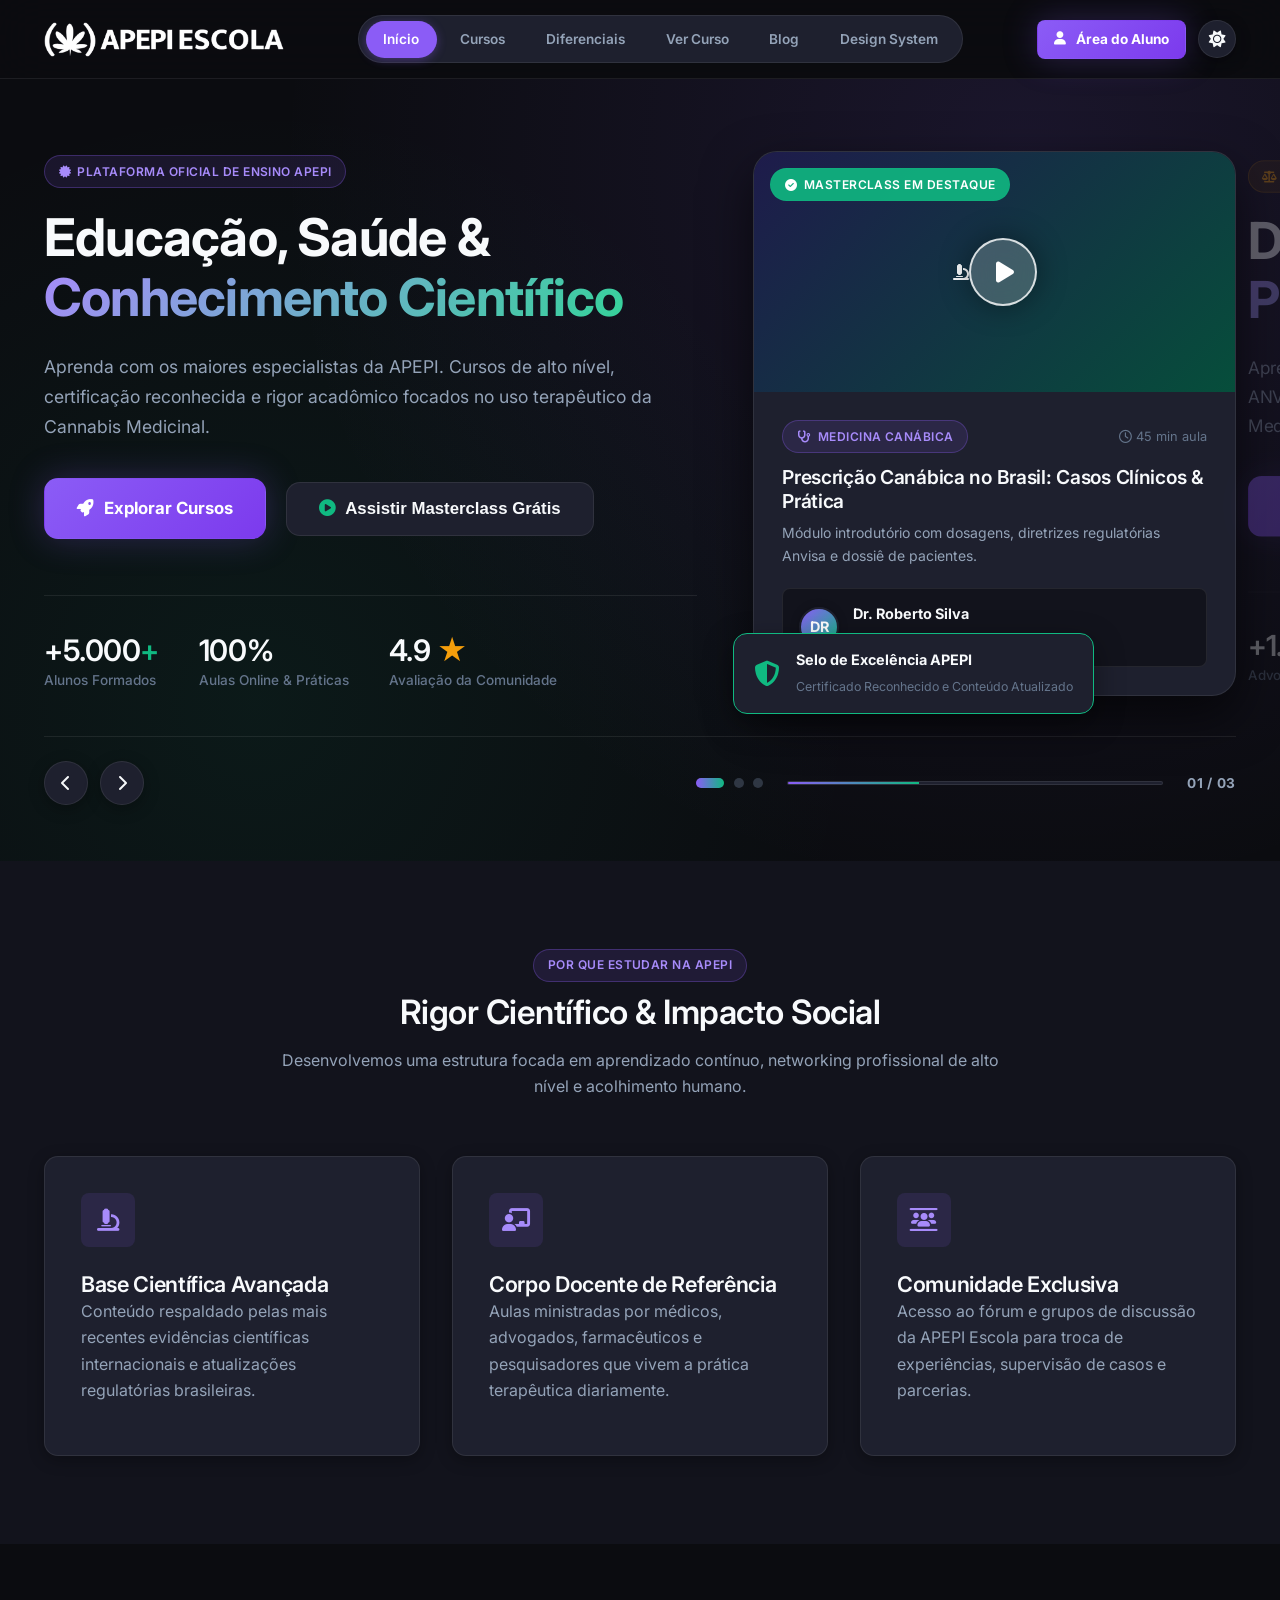
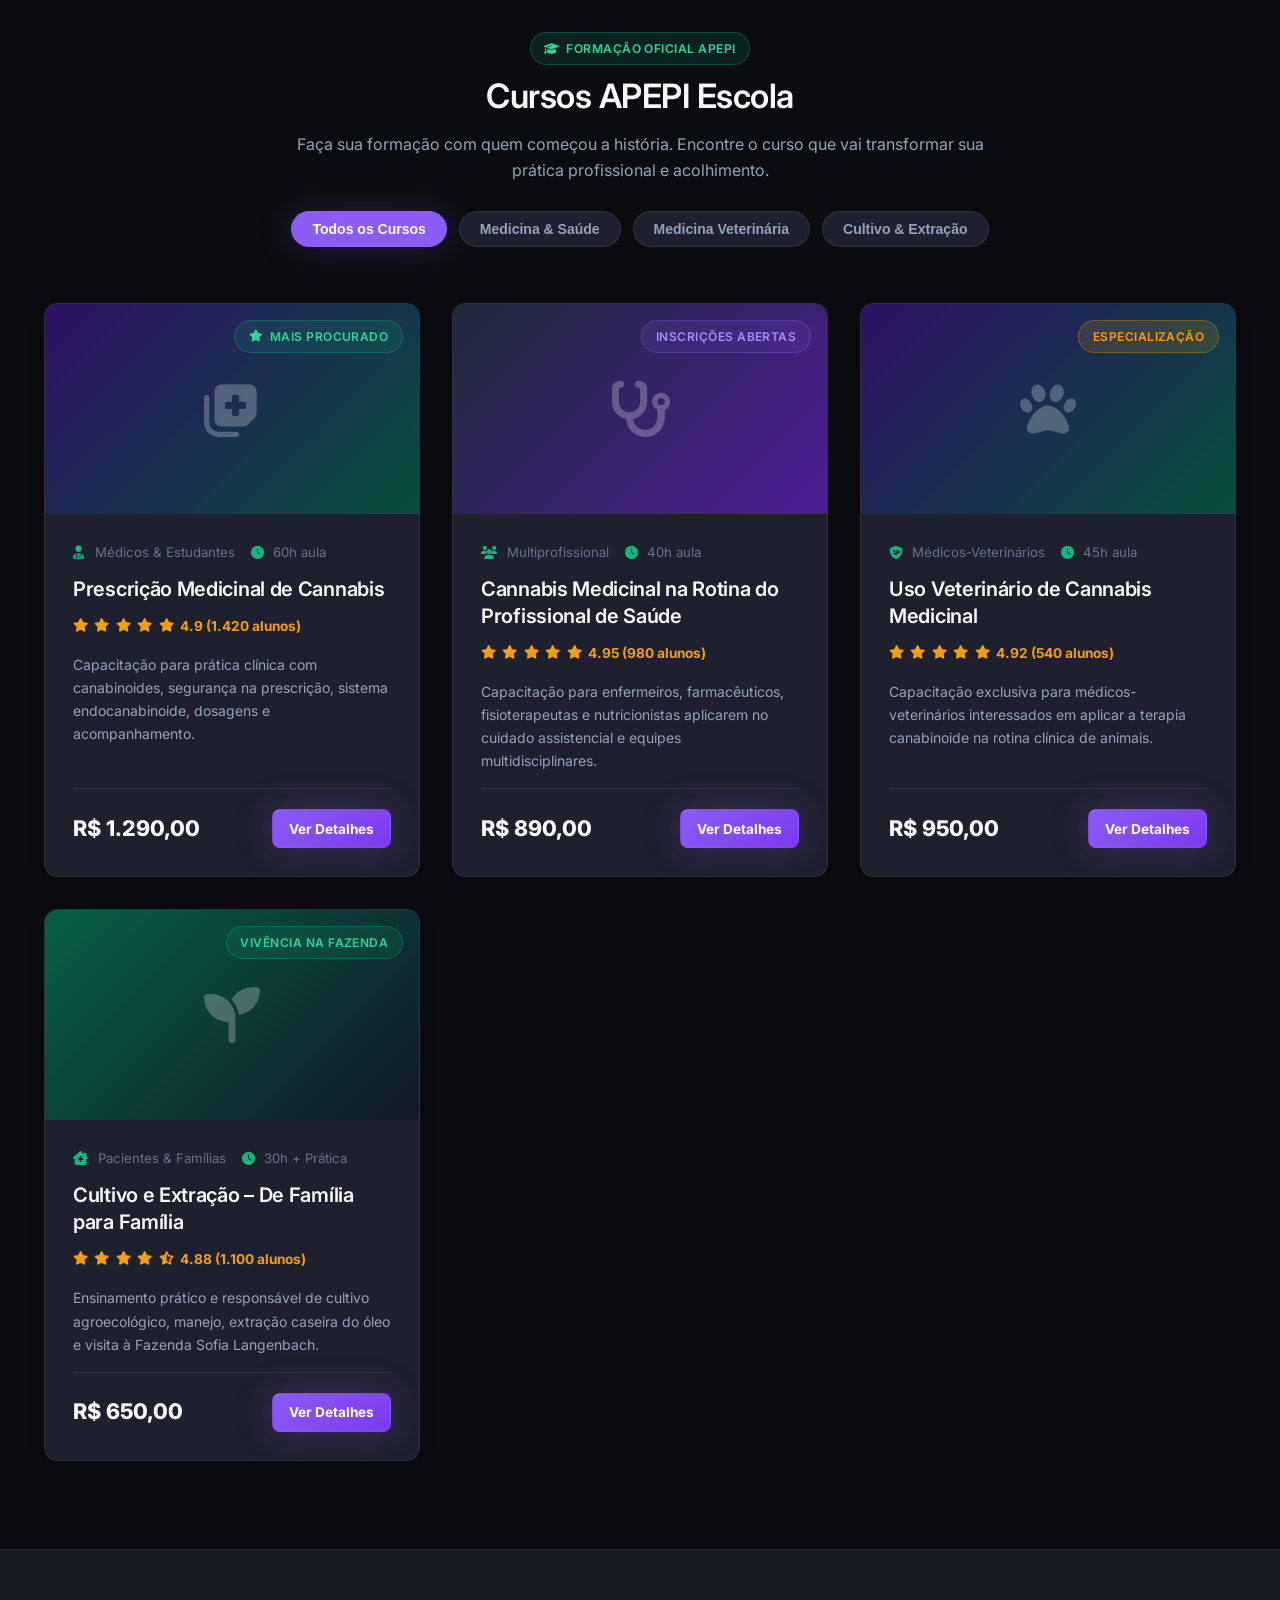
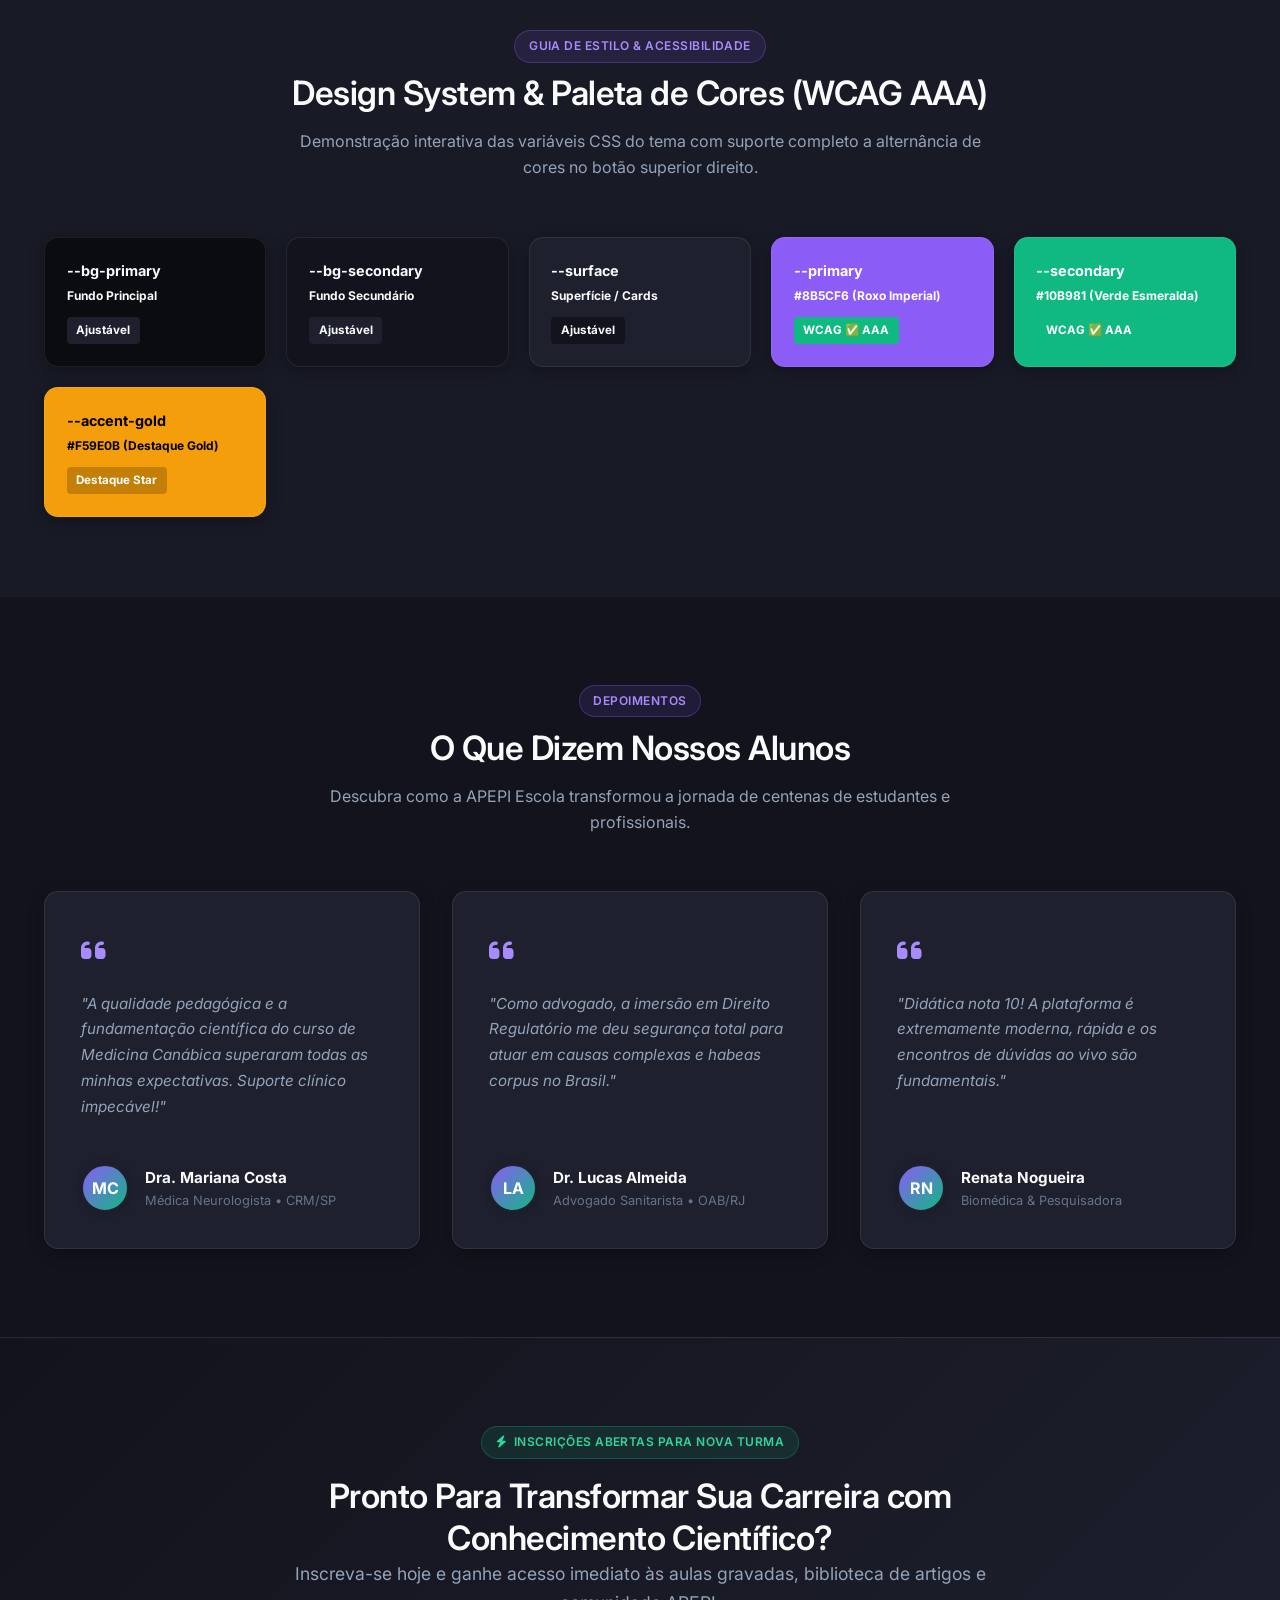
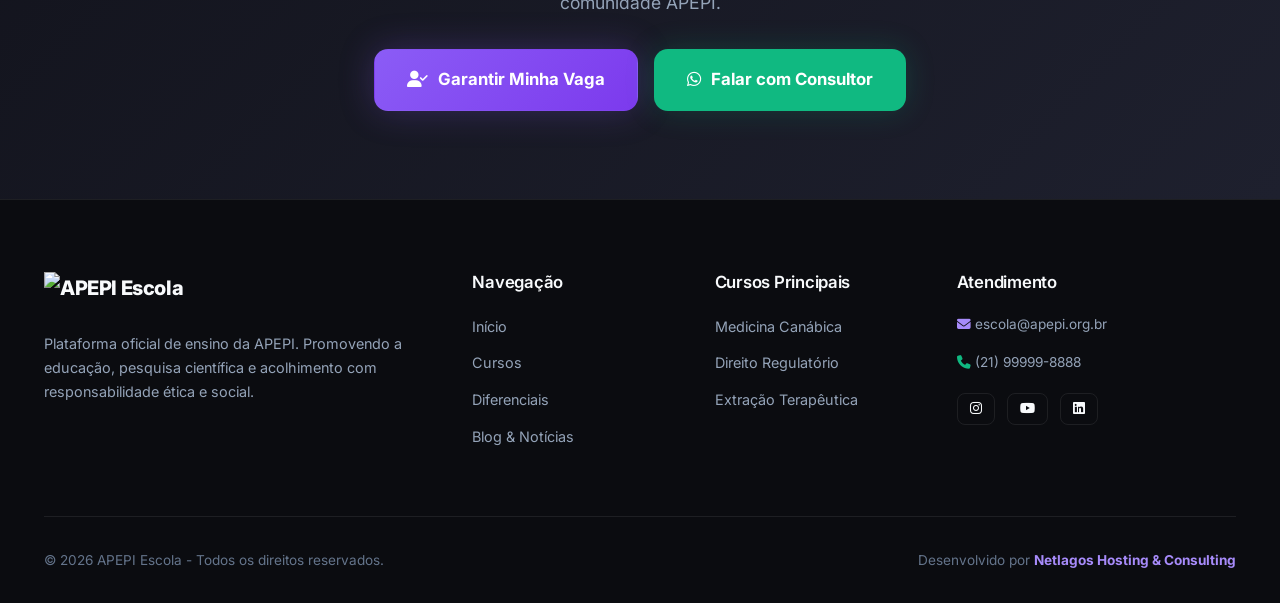
==== commit 7aaa4051: "Update index.html" ====
--- a/index.html
+++ b/index.html
@@ -12,8 +12,8 @@
   <header class="header-navbar">
     <div class="container navbar-content">
       <a href="index.html" class="brand-logo">
-        <img src="assets/logo_apepi_escola_dark.png" alt="APEPI Escola" class="logo-img logo-dark">
-        <img src="assets/logo_apepi_escola.png" alt="APEPI Escola" class="logo-img logo-light">
+        <img src="logo_apepi_escola_dark.png" alt="APEPI Escola" class="logo-img logo-dark">
+        <img src="logo_apepi_escola.png" alt="APEPI Escola" class="logo-img logo-light">
       </a>
 
       <nav>
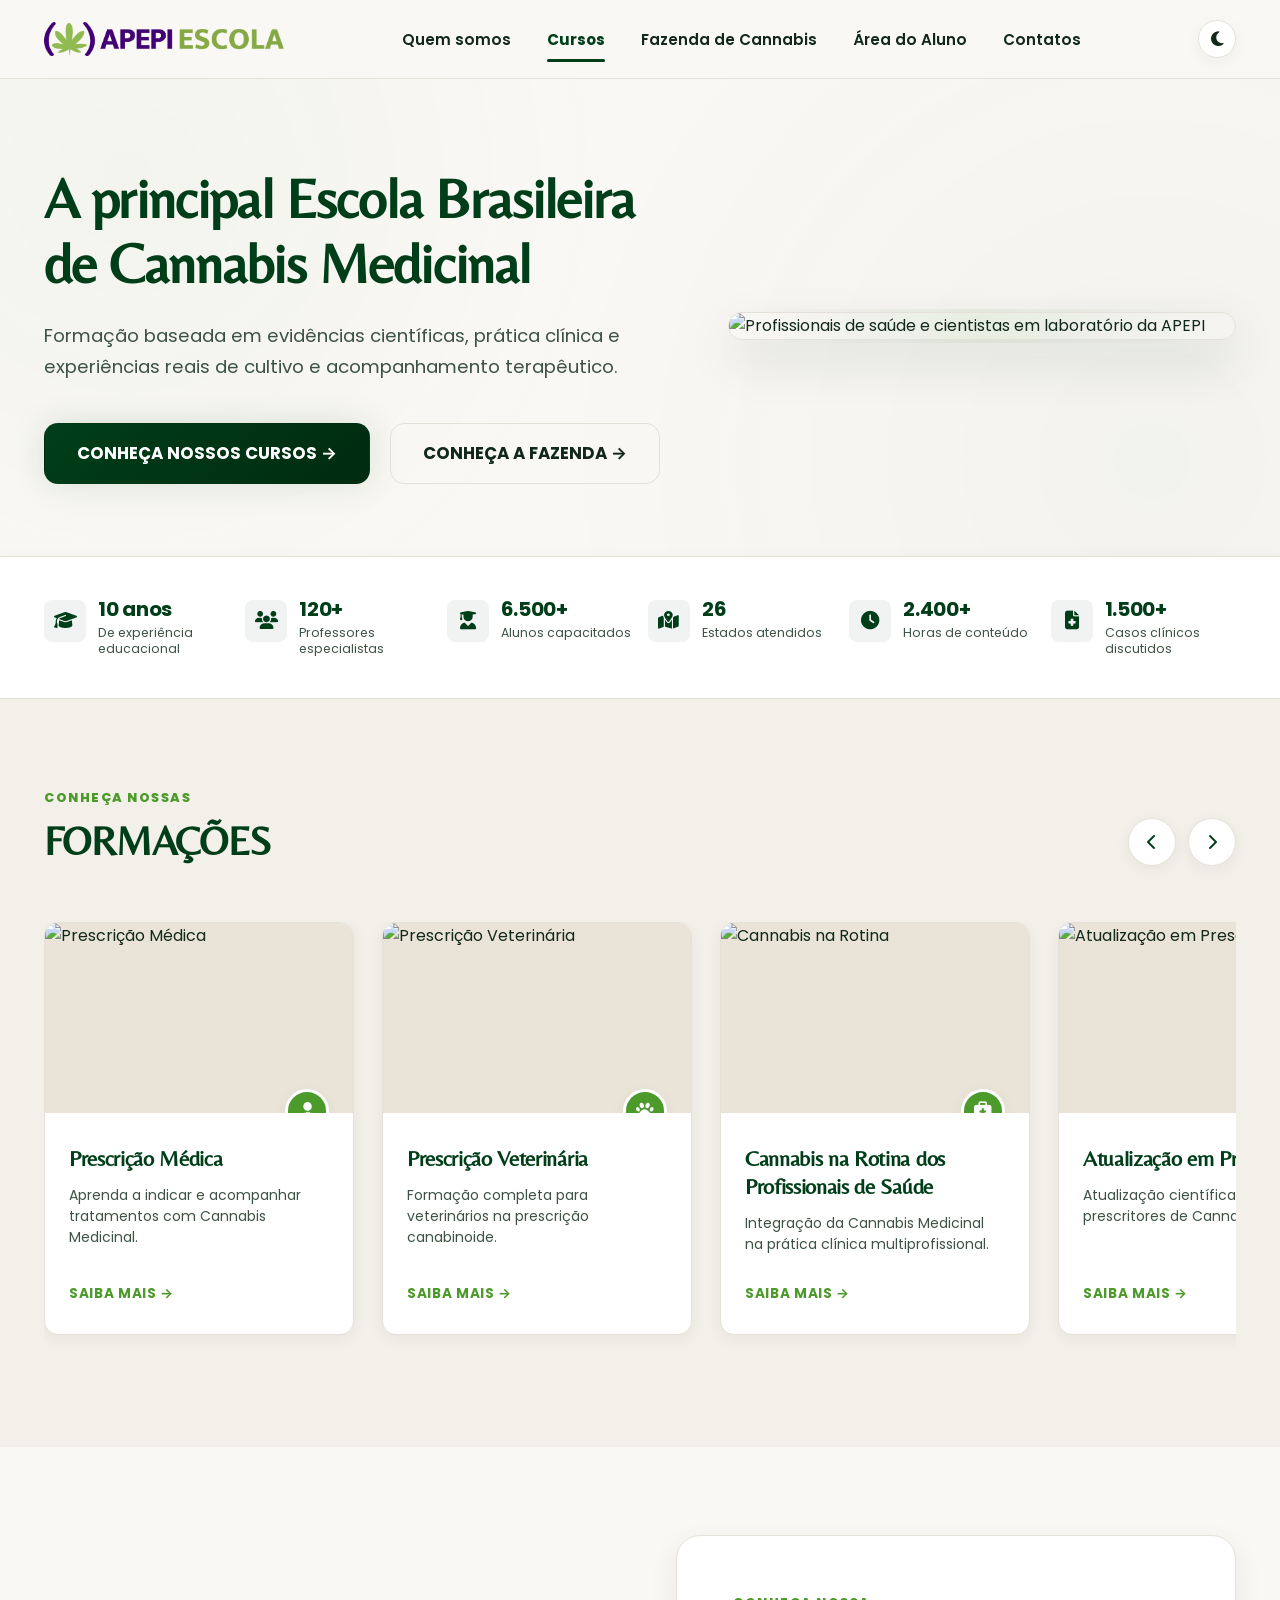
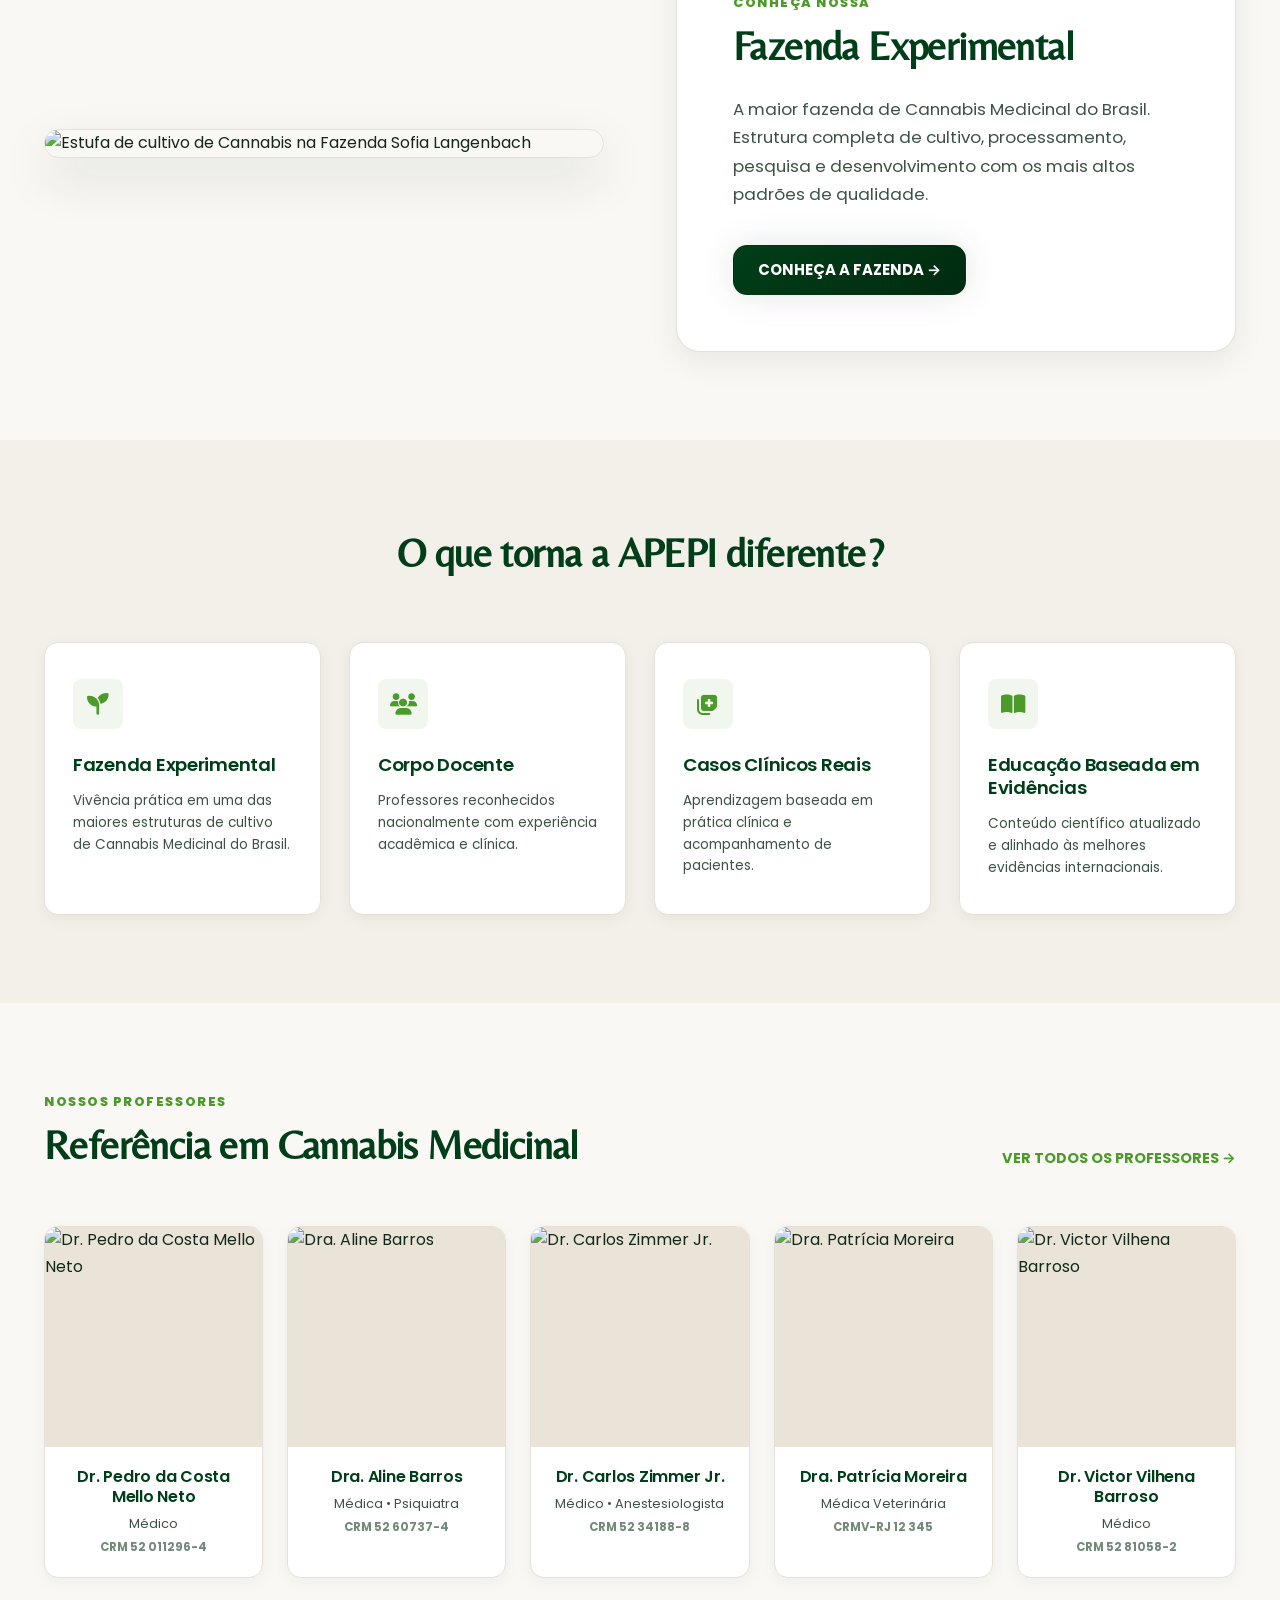
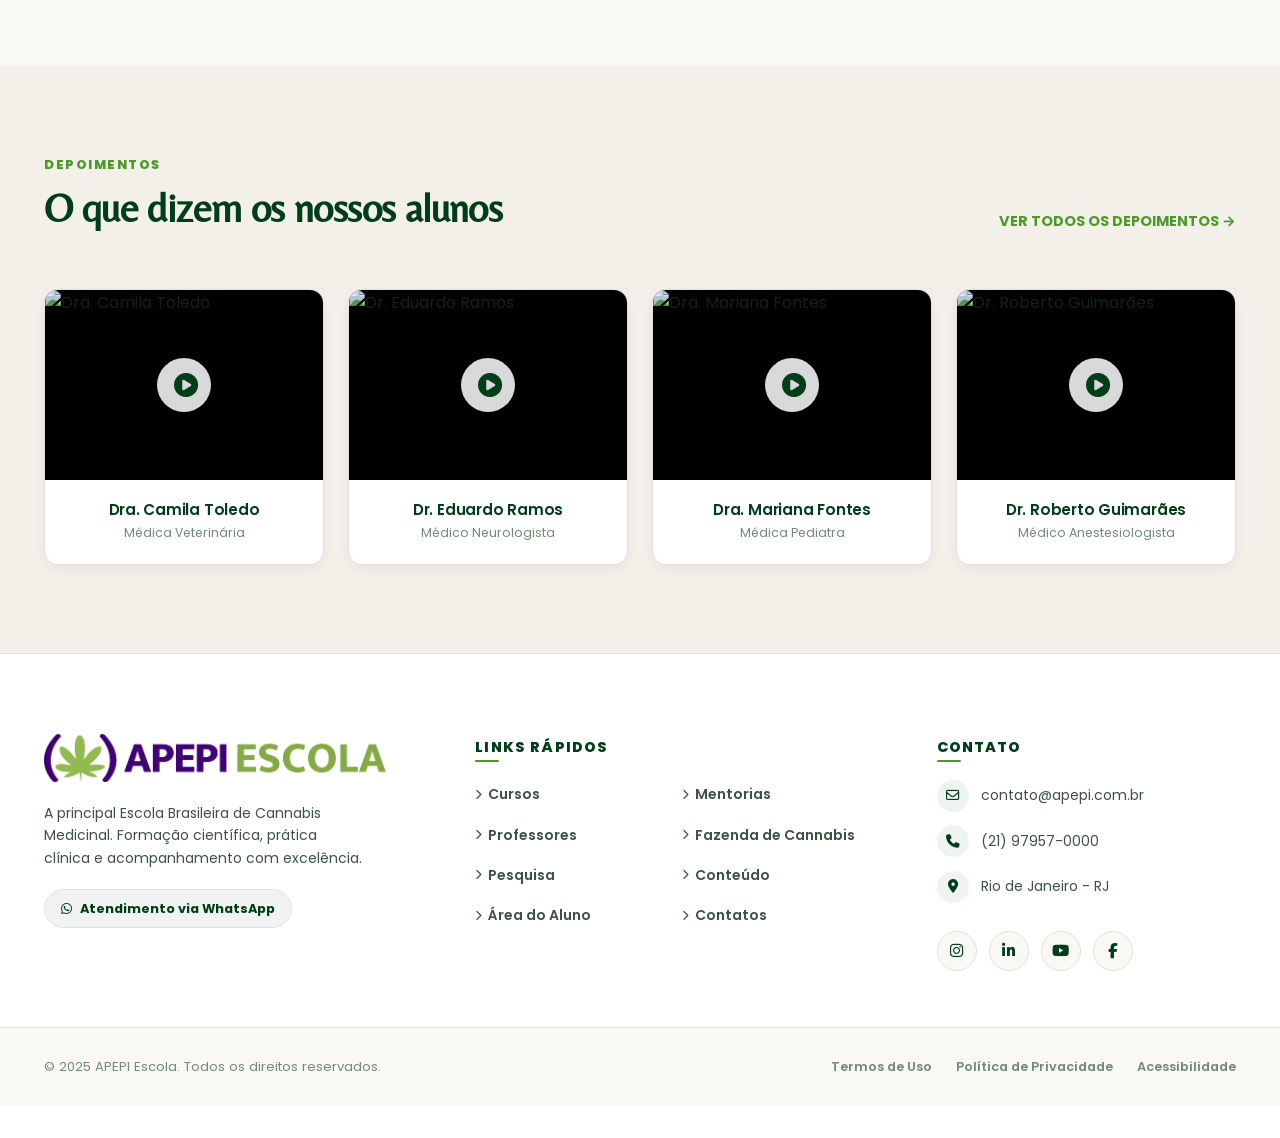
==== commit 37fdab4f: "Ajustes de responsividade em todos os dispositivos e otimizacao de contraste do tema dark" ====
--- a/index.html
+++ b/index.html
@@ -1,38 +1,35 @@
 <!DOCTYPE html>
-<html lang="pt-BR" data-theme="dark">
+<html lang="pt-BR">
 <head>
   <meta charset="UTF-8">
   <meta name="viewport" content="width=device-width, initial-scale=1.0">
-  <title>APEPI Escola - Cursos & Formações em Cannabis Medicinal</title>
-  <meta name="description" content="Plataforma oficial de ensino APEPI. Cursos, pós-graduações e masterclasses sobre medicina canábica, direito regulatório e ciência com os maiores especialistas do Brasil.">
+  <title>APEPI Escola - A principal Escola Brasileira de Cannabis Medicinal</title>
+  <meta name="description" content="Formação baseada em evidências científicas, prática clínica e experiências reais de cultivo e acompanhamento terapêutico.">
   <link rel="stylesheet" href="styles.css">
 </head>
 <body>
 
+  <!-- Header Navbar -->
   <header class="header-navbar">
     <div class="container navbar-content">
       <a href="index.html" class="brand-logo">
+        <img src="logo_apepi_escola.png" alt="APEPI Escola" class="logo-img logo-light">
         <img src="logo_apepi_escola_dark.png" alt="APEPI Escola" class="logo-img logo-dark">
-        <img src="logo_apepi_escola.png" alt="APEPI Escola" class="logo-img logo-light">
       </a>
 
       <nav>
         <ul class="nav-links" id="navLinks">
-          <li><a href="index.html" class="active">Início</a></li>
-          <li><a href="#cursos">Cursos</a></li>
-          <li><a href="#diferenciais">Diferenciais</a></li>
-          <li><a href="course-detail.html">Ver Curso</a></li>
-          <li><a href="blog-single.html">Blog</a></li>
-          <li><a href="#design-system">Design System</a></li>
+          <li><a href="quem-somos.html">Quem somos</a></li>
+          <li><a href="index.html#cursos" class="active">Cursos</a></li>
+          <li><a href="fazenda.html">Fazenda de Cannabis</a></li>
+          <li><a href="index.html#contato">Área do Aluno</a></li>
+          <li><a href="index.html#contato">Contatos</a></li>
         </ul>
       </nav>
 
       <div class="nav-actions">
-        <a href="#cursos" class="btn btn-primary btn-sm">
-          <i class="fa-solid fa-user"></i> Área do Aluno
-        </a>
-        <button id="themeToggleBtn" class="theme-toggle-btn" title="Mudar para Modo Claro" aria-label="Mudar para Modo Claro">
-          <i class="fa-solid fa-sun"></i>
+        <button id="themeToggleBtn" class="theme-toggle-btn" title="Alternar Modo de Cores" aria-label="Alternar Modo de Cores">
+          <i class="fa-solid fa-moon"></i>
         </button>
         <button class="mobile-menu-btn" id="mobileMenuBtn" aria-label="Abrir Menu">
           <i class="fa-solid fa-bars"></i>
@@ -41,643 +38,426 @@
     </div>
   </header>
 
-  <section class="hero-section">
-    <div class="container hero-slider-container">
-      <div class="hero-slides-track">
-
-        <div class="hero-slide active">
-          <div class="hero-grid">
-            <div class="hero-content">
-              <div class="tagline">
-                <span class="badge badge-purple">
-                  <i class="fa-solid fa-certificate"></i> Plataforma Oficial de Ensino APEPI
-                </span>
-              </div>
-              <h1 class="hero-title">
-                Educação, Saúde & <span class="gradient-text">Conhecimento Científico</span>
-              </h1>
-              <p class="hero-description">
-                Aprenda com os maiores especialistas da APEPI. Cursos de alto nível, certificação reconhecida e rigor acadômico focados no uso terapêutico da Cannabis Medicinal.
-              </p>
-              <div class="hero-cta">
-                <a href="#cursos" class="btn btn-primary btn-lg">
-                  <i class="fa-solid fa-rocket"></i> Explorar Cursos
-                </a>
-                <button class="btn btn-ghost btn-lg hero-trailer-trigger">
-                  <i class="fa-solid fa-circle-play" style="color:var(--secondary);"></i> Assistir Masterclass Grátis
-                </button>
-              </div>
-
-              <div class="hero-stats">
-                <div class="stat-item">
-                  <h4>+5.000<span>+</span></h4>
-                  <p>Alunos Formados</p>
-                </div>
-                <div class="stat-item">
-                  <h4>100%</h4>
-                  <p>Aulas Online & Práticas</p>
-                </div>
-                <div class="stat-item">
-                  <h4>4.9 <span style="color:var(--accent-gold);">★</span></h4>
-                  <p>Avaliação da Comunidade</p>
-                </div>
-              </div>
-            </div>
-
-            <div class="hero-visual">
-              <div class="hero-preview-card">
-                <div class="hero-preview-thumb thumb-play-trigger">
-                  <i class="fa-solid fa-microscope main-icon"></i>
-                  <div class="play-trigger">
-                    <i class="fa-solid fa-play"></i>
-                  </div>
-                  <span class="badge badge-green" style="position:absolute; top:1rem; left:1rem; background:rgba(16,185,129,0.9); color:#fff;">
-                    <i class="fa-solid fa-circle-check"></i> Masterclass em Destaque
-                  </span>
-                </div>
-
-                <div class="hero-preview-body">
-                  <div style="display:flex; justify-content:space-between; align-items:center; margin-bottom:0.75rem;">
-                    <span class="badge badge-purple"><i class="fa-solid fa-stethoscope"></i> Medicina Canábica</span>
-                    <span style="color: var(--text-muted); font-size: 0.8rem;"><i class="fa-regular fa-clock"></i> 45 min aula</span>
-                  </div>
-                  <h3 style="margin-bottom: 0.5rem; font-size: 1.2rem;">Prescrição Canábica no Brasil: Casos Clínicos & Prática</h3>
-                  <p style="font-size: 0.875rem; color: var(--text-secondary); margin-bottom: 1.25rem;">Módulo introdutório com dosagens, diretrizes regulatórias Anvisa e dossiê de pacientes.</p>
-
-                  <div style="background: var(--bg-secondary); padding: 0.85rem 1rem; border-radius: var(--radius-sm); display: flex; gap: 0.85rem; align-items: center; border: 1px solid var(--border-color);">
-                    <div class="avatar" style="width:40px; height:40px; font-size:0.9rem;">DR</div>
-                    <div>
-                      <strong style="color: var(--text-primary); font-size: 0.9rem; display:block;">Dr. Roberto Silva</strong>
-                      <span style="font-size: 0.775rem; color: var(--text-muted);">Médico Pesquisador APEPI • CRM/RJ</span>
-                    </div>
-                  </div>
-                </div>
-              </div>
-
-              <div class="floating-badge">
-                <i class="fa-solid fa-shield-halved"></i>
-                <div>
-                  <strong>Selo de Excelência APEPI</strong>
-                  <span>Certificado Reconhecido e Conteúdo Atualizado</span>
-                </div>
-              </div>
-            </div>
-          </div>
-        </div>
-
-        <div class="hero-slide">
-          <div class="hero-grid">
-            <div class="hero-content">
-              <div class="tagline">
-                <span class="badge badge-gold">
-                  <i class="fa-solid fa-scale-balanced"></i> Especialização Jurídica
-                </span>
-              </div>
-              <h1 class="hero-title">
-                Direito, Regulamentação & <span class="gradient-text">Proteção ao Paciente</span>
-              </h1>
-              <p class="hero-description">
-                Aprenda a fundamentar petições de Habeas Corpus, domine a legislação ANVISA e atue com segurança jurídica no ecossistema da Cannabis Medicinal no Brasil.
-              </p>
-              <div class="hero-cta">
-                <a href="#cursos" class="btn btn-primary btn-lg">
-                  <i class="fa-solid fa-gavel"></i> Ver Cursos Jurídicos
-                </a>
-                <button class="btn btn-ghost btn-lg hero-trailer-trigger">
-                  <i class="fa-solid fa-circle-play" style="color:var(--secondary);"></i> Assistir Aula Aberta
-                </button>
-              </div>
-
-              <div class="hero-stats">
-                <div class="stat-item">
-                  <h4>+1.200<span>+</span></h4>
-                  <p>Advogados & Juristas</p>
-                </div>
-                <div class="stat-item">
-                  <h4>100%</h4>
-                  <p>Peças & Casos Reais</p>
-                </div>
-                <div class="stat-item">
-                  <h4>5.0 <span style="color:var(--accent-gold);">★</span></h4>
-                  <p>Recomendação OAB</p>
-                </div>
-              </div>
-            </div>
-
-            <div class="hero-visual">
-              <div class="hero-preview-card">
-                <div class="hero-preview-thumb course-thumb-gradient-2 thumb-play-trigger">
-                  <i class="fa-solid fa-scale-unbalanced-flip main-icon"></i>
-                  <div class="play-trigger">
-                    <i class="fa-solid fa-play"></i>
-                  </div>
-                  <span class="badge badge-purple" style="position:absolute; top:1rem; left:1rem; background:rgba(139,92,246,0.9); color:#fff;">
-                    <i class="fa-solid fa-book-bookmark"></i> Módulo Prático Em Destaque
-                  </span>
-                </div>
-
-                <div class="hero-preview-body">
-                  <div style="display:flex; justify-content:space-between; align-items:center; margin-bottom:0.75rem;">
-                    <span class="badge badge-gold"><i class="fa-solid fa-scale-balanced"></i> Direito Sanitarista</span>
-                    <span style="color: var(--text-muted); font-size: 0.8rem;"><i class="fa-regular fa-clock"></i> 30h Certificadas</span>
-                  </div>
-                  <h3 style="margin-bottom: 0.5rem; font-size: 1.2rem;">Habeas Corpus Terapêutico & Tutelas de Urgência</h3>
-                  <p style="font-size: 0.875rem; color: var(--text-secondary); margin-bottom: 1.25rem;">Elaboração de peças, jurisprudência do STJ/STF e pareceres técnicos regulatórios.</p>
-
-                  <div style="background: var(--bg-secondary); padding: 0.85rem 1rem; border-radius: var(--radius-sm); display: flex; gap: 0.85rem; align-items: center; border: 1px solid var(--border-color);">
-                    <div class="avatar" style="width:40px; height:40px; font-size:0.9rem; background:linear-gradient(135deg, var(--accent-gold), var(--primary));">AM</div>
-                    <div>
-                      <strong style="color: var(--text-primary); font-size: 0.9rem; display:block;">Dra. Amanda Medeiros</strong>
-                      <span style="font-size: 0.775rem; color: var(--text-muted);">Advogada Sanitarista • OAB/RJ</span>
-                    </div>
-                  </div>
-                </div>
-              </div>
-
-              <div class="floating-badge">
-                <i class="fa-solid fa-gavel"></i>
-                <div>
-                  <strong>Suporte Jurídico APEPI</strong>
-                  <span>Modelos de Peças e Análise de Casos</span>
-                </div>
-              </div>
-            </div>
-          </div>
-        </div>
-
-        <div class="hero-slide">
-          <div class="hero-grid">
-            <div class="hero-content">
-              <div class="tagline">
-                <span class="badge badge-green">
-                  <i class="fa-solid fa-seedling"></i> Vivência Prática na Fazenda
-                </span>
-              </div>
-              <h1 class="hero-title">
-                Cultivo, Manejo & <span class="gradient-text">Extração Terapêutica</span>
-              </h1>
-              <p class="hero-description">
-                Aprenda a arte do cultivo agroecológico, extração caseira com segurança e controle de qualidade direto na Fazenda Sofia Langenbach.
-              </p>
-              <div class="hero-cta">
-                <a href="#cursos" class="btn btn-primary btn-lg">
-                  <i class="fa-solid fa-leaf"></i> Conhecer Imersão
-                </a>
-                <button class="btn btn-ghost btn-lg hero-trailer-trigger">
-                  <i class="fa-solid fa-circle-play" style="color:var(--secondary);"></i> Assistir Tour Virtual
-                </button>
-              </div>
-
-              <div class="hero-stats">
-                <div class="stat-item">
-                  <h4>+1.100<span>+</span></h4>
-                  <p>Famílias Capacitadas</p>
-                </div>
-                <div class="stat-item">
-                  <h4>100%</h4>
-                  <p>Agroecológico & Orgânico</p>
-                </div>
-                <div class="stat-item">
-                  <h4>4.95 <span style="color:var(--accent-gold);">★</span></h4>
-                  <p>Vivência Presencial</p>
-                </div>
-              </div>
-            </div>
-
-            <div class="hero-visual">
-              <div class="hero-preview-card">
-                <div class="hero-preview-thumb course-thumb-gradient-3 thumb-play-trigger">
-                  <i class="fa-solid fa-house-chimney-medical main-icon"></i>
-                  <div class="play-trigger">
-                    <i class="fa-solid fa-play"></i>
-                  </div>
-                  <span class="badge badge-green" style="position:absolute; top:1rem; left:1rem; background:rgba(16,185,129,0.9); color:#fff;">
-                    <i class="fa-solid fa-sun"></i> Imersão Presencial + Online
-                  </span>
-                </div>
-
-                <div class="hero-preview-body">
-                  <div style="display:flex; justify-content:space-between; align-items:center; margin-bottom:0.75rem;">
-                    <span class="badge badge-green"><i class="fa-solid fa-seedling"></i> Cultivo Agroecológico</span>
-                    <span style="color: var(--text-muted); font-size: 0.8rem;"><i class="fa-regular fa-clock"></i> 30h + Prática</span>
-                  </div>
-                  <h3 style="margin-bottom: 0.5rem; font-size: 1.2rem;">Extração Terapêutica de Óleos: De Família para Família</h3>
-                  <p style="font-size: 0.875rem; color: var(--text-secondary); margin-bottom: 1.25rem;">Manejo de pragas, secagem, descarboxilação e dosagem artesanal segura.</p>
-
-                  <div style="background: var(--bg-secondary); padding: 0.85rem 1rem; border-radius: var(--radius-sm); display: flex; gap: 0.85rem; align-items: center; border: 1px solid var(--border-color);">
-                    <div class="avatar" style="width:40px; height:40px; font-size:0.9rem; background:linear-gradient(135deg, var(--secondary), var(--primary));">GM</div>
-                    <div>
-                      <strong style="color: var(--text-primary); font-size: 0.9rem; display:block;">Engº Gabriel Martins</strong>
-                      <span style="font-size: 0.775rem; color: var(--text-muted);">Pesquisador Agroecológico APEPI</span>
-                    </div>
-                  </div>
-                </div>
-              </div>
-
-              <div class="floating-badge">
-                <i class="fa-solid fa-wheat-awn"></i>
-                <div>
-                  <strong>Fazenda Sofia Langenbach</strong>
-                  <span>Aprenda na Maior Associação do Brasil</span>
-                </div>
-              </div>
-            </div>
-          </div>
-        </div>
-
-      </div>
-
-      <div class="slider-nav-controls">
-        <div class="slider-arrows">
-          <button class="slider-arrow-btn slider-prev-btn" title="Slide Anterior" aria-label="Slide Anterior">
-            <i class="fa-solid fa-chevron-left"></i>
-          </button>
-          <button class="slider-arrow-btn slider-next-btn" title="Próximo Slide" aria-label="Próximo Slide">
-            <i class="fa-solid fa-chevron-right"></i>
-          </button>
-        </div>
-
-        <div class="slider-indicators-wrapper">
-          <div class="slider-dots">
-            <button class="slider-dot active" aria-label="Ir para Slide 1"></button>
-            <button class="slider-dot" aria-label="Ir para Slide 2"></button>
-            <button class="slider-dot" aria-label="Ir para Slide 3"></button>
-          </div>
-
-          <div class="slider-progress-track">
-            <div class="slider-progress-bar"></div>
-          </div>
-
-          <span class="slider-counter">01 / 03</span>
-        </div>
-      </div>
-
-    </div>
-  </section>
-
-  <section class="features-section" id="diferenciais">
+  <!-- Hero Section -->
+  <section class="hero-home">
+    <div class="container hero-grid">
+      <div class="hero-text">
+        <h1 class="hero-title font-serif">
+          A principal Escola Brasileira de <span class="highlight-line">Cannabis Medicinal</span>
+        </h1>
+        <p class="hero-desc">
+          Formação baseada em evidências científicas, prática clínica e experiências reais de cultivo e acompanhamento terapêutico.
+        </p>
+        <div class="hero-actions">
+          <a href="#cursos" class="btn btn-primary btn-lg">CONHEÇA NOSSOS CURSOS &rarr;</a>
+          <a href="fazenda.html" class="btn btn-outline btn-lg">CONHEÇA A FAZENDA &rarr;</a>
+        </div>
+      </div>
+      <div class="hero-image-container">
+        <div class="hero-bg-blob"></div>
+        <img src="https://images.unsplash.com/photo-1576091160399-112ba8d25d1d?auto=format&fit=crop&w=1000&q=80" alt="Profissionais de saúde e cientistas em laboratório da APEPI" class="hero-main-img">
+      </div>
+    </div>
+  </section>
+
+  <!-- Stats Bar Section -->
+  <section class="stats-bar-section">
+    <div class="container stats-bar-grid">
+      <div class="stat-item">
+        <div class="stat-icon-wrapper"><i class="fa-solid fa-graduation-cap"></i></div>
+        <div class="stat-info">
+          <h3>10 anos</h3>
+          <p>De experiência educacional</p>
+        </div>
+      </div>
+      <div class="stat-item">
+        <div class="stat-icon-wrapper"><i class="fa-solid fa-users"></i></div>
+        <div class="stat-info">
+          <h3>120+</h3>
+          <p>Professores especialistas</p>
+        </div>
+      </div>
+      <div class="stat-item">
+        <div class="stat-icon-wrapper"><i class="fa-solid fa-user-graduate"></i></div>
+        <div class="stat-info">
+          <h3>6.500+</h3>
+          <p>Alunos capacitados</p>
+        </div>
+      </div>
+      <div class="stat-item">
+        <div class="stat-icon-wrapper"><i class="fa-solid fa-map-location-dot"></i></div>
+        <div class="stat-info">
+          <h3>26</h3>
+          <p>Estados atendidos</p>
+        </div>
+      </div>
+      <div class="stat-item">
+        <div class="stat-icon-wrapper"><i class="fa-solid fa-clock"></i></div>
+        <div class="stat-info">
+          <h3>2.400+</h3>
+          <p>Horas de conteúdo</p>
+        </div>
+      </div>
+      <div class="stat-item">
+        <div class="stat-icon-wrapper"><i class="fa-solid fa-file-medical"></i></div>
+        <div class="stat-info">
+          <h3>1.500+</h3>
+          <p>Casos clínicos discutidos</p>
+        </div>
+      </div>
+    </div>
+  </section>
+
+  <!-- Formações Section -->
+  <section class="formations-section" id="cursos">
     <div class="container">
-      <div class="section-header">
-        <span class="badge badge-purple">Por Que Estudar Na APEPI</span>
-        <h2>Rigor Científico & Impacto Social</h2>
-        <p>Desenvolvemos uma estrutura focada em aprendizado contínuo, networking profissional de alto nível e acolhimento humano.</p>
-      </div>
-
-      <div class="grid-3">
-        <div class="feature-card">
-          <div class="feature-icon"><i class="fa-solid fa-microscope"></i></div>
-          <h3>Base Científica Avançada</h3>
-          <p>Conteúdo respaldado pelas mais recentes evidências científicas internacionais e atualizações regulatórias brasileiras.</p>
-        </div>
-
-        <div class="feature-card">
-          <div class="feature-icon"><i class="fa-solid fa-chalkboard-user"></i></div>
-          <h3>Corpo Docente de Referência</h3>
-          <p>Aulas ministradas por médicos, advogados, farmacêuticos e pesquisadores que vivem a prática terapêutica diariamente.</p>
-        </div>
-
-        <div class="feature-card">
-          <div class="feature-icon"><i class="fa-solid fa-users-between-lines"></i></div>
-          <h3>Comunidade Exclusiva</h3>
-          <p>Acesso ao fórum e grupos de discussão da APEPI Escola para troca de experiências, supervisão de casos e parcerias.</p>
-        </div>
-      </div>
-    </div>
-  </section>
-
-  <section class="courses-section" id="cursos">
+      <div class="section-title-area">
+        <div>
+          <div class="section-badge">CONHEÇA NOSSAS</div>
+          <h2 class="section-main-title font-serif">FORMAÇÕES</h2>
+        </div>
+        <div class="section-arrows">
+          <button class="arrow-btn" id="prevForm" aria-label="Anterior"><i class="fa-solid fa-chevron-left"></i></button>
+          <button class="arrow-btn" id="nextForm" aria-label="Próximo"><i class="fa-solid fa-chevron-right"></i></button>
+        </div>
+      </div>
+
+      <div class="formations-carousel-wrapper">
+        <div class="formations-grid" id="formationsGrid">
+          
+          <!-- Card 1: Prescrição Médica -->
+          <div class="formation-card">
+            <div class="card-img-holder">
+              <img src="https://images.unsplash.com/photo-1584515979956-d9f6e5d09982?auto=format&fit=crop&w=600&q=80" alt="Prescrição Médica">
+              <div class="card-badge-icon"><i class="fa-solid fa-user-doctor"></i></div>
+            </div>
+            <div class="card-content">
+              <h3 class="font-serif">Prescrição Médica</h3>
+              <p>Aprenda a indicar e acompanhar tratamentos com Cannabis Medicinal.</p>
+              <a href="course-detail.html" class="saiba-mais-btn">SAIBA MAIS &rarr;</a>
+            </div>
+          </div>
+
+          <!-- Card 2: Prescrição Veterinária -->
+          <div class="formation-card">
+            <div class="card-img-holder">
+              <img src="https://images.unsplash.com/photo-1576201836106-db1758fd1c97?auto=format&fit=crop&w=600&q=80" alt="Prescrição Veterinária">
+              <div class="card-badge-icon"><i class="fa-solid fa-paw"></i></div>
+            </div>
+            <div class="card-content">
+              <h3 class="font-serif">Prescrição Veterinária</h3>
+              <p>Formação completa para veterinários na prescrição canabinoide.</p>
+              <a href="course-detail-vet.html" class="saiba-mais-btn">SAIBA MAIS &rarr;</a>
+            </div>
+          </div>
+
+          <!-- Card 3: Cannabis na Rotina dos Profissionais de Saúde -->
+          <div class="formation-card">
+            <div class="card-img-holder">
+              <img src="https://images.unsplash.com/photo-1582750433449-648ed127bb54?auto=format&fit=crop&w=600&q=80" alt="Cannabis na Rotina">
+              <div class="card-badge-icon"><i class="fa-solid fa-briefcase-medical"></i></div>
+            </div>
+            <div class="card-content">
+              <h3 class="font-serif">Cannabis na Rotina dos Profissionais de Saúde</h3>
+              <p>Integração da Cannabis Medicinal na prática clínica multiprofissional.</p>
+              <a href="course-detail.html" class="saiba-mais-btn">SAIBA MAIS &rarr;</a>
+            </div>
+          </div>
+
+          <!-- Card 4: Atualização em Prescrição -->
+          <div class="formation-card">
+            <div class="card-img-holder">
+              <img src="https://images.unsplash.com/photo-1579684385127-1ef15d508118?auto=format&fit=crop&w=600&q=80" alt="Atualização em Prescrição">
+              <div class="card-badge-icon"><i class="fa-solid fa-microscope"></i></div>
+            </div>
+            <div class="card-content">
+              <h3 class="font-serif">Atualização em Prescrição</h3>
+              <p>Atualização científica e prática para prescritores de Cannabis Medicinal.</p>
+              <a href="course-detail.html" class="saiba-mais-btn">SAIBA MAIS &rarr;</a>
+            </div>
+          </div>
+
+          <!-- Card 5: Mentoria Médica -->
+          <div class="formation-card">
+            <div class="card-img-holder">
+              <img src="https://images.unsplash.com/photo-1532938911079-1b06ac7ceec7?auto=format&fit=crop&w=600&q=80" alt="Mentoria Médica">
+              <div class="card-badge-icon"><i class="fa-solid fa-comments"></i></div>
+            </div>
+            <div class="card-content">
+              <h3 class="font-serif">Mentoria Médica</h3>
+              <p>Acompanhamento individualizado para médicos prescritores.</p>
+              <a href="course-detail.html" class="saiba-mais-btn">SAIBA MAIS &rarr;</a>
+            </div>
+          </div>
+
+        </div>
+      </div>
+    </div>
+  </section>
+
+  <!-- Fazenda Experimental Section -->
+  <section class="fazenda-section-home">
+    <div class="container fazenda-home-grid">
+      <div class="fazenda-img-box">
+        <img src="https://images.unsplash.com/photo-1585320806297-9794b3e4eeae?auto=format&fit=crop&w=1000&q=80" alt="Estufa de cultivo de Cannabis na Fazenda Sofia Langenbach" class="fazenda-home-main-img">
+      </div>
+      <div class="fazenda-text-card">
+        <div class="section-badge">CONHEÇA NOSSA</div>
+        <h2 class="font-serif">Fazenda Experimental</h2>
+        <p>
+          A maior fazenda de Cannabis Medicinal do Brasil. Estrutura completa de cultivo, processamento, pesquisa e desenvolvimento com os mais altos padrões de qualidade.
+        </p>
+        <a href="fazenda.html" class="btn btn-primary">CONHEÇA A FAZENDA &rarr;</a>
+      </div>
+    </div>
+  </section>
+
+  <!-- Diferenciais Section -->
+  <section class="diferenciais-section-home">
     <div class="container">
-      <div class="section-header">
-        <span class="badge badge-green"><i class="fa-solid fa-graduation-cap"></i> Formação Oficial APEPI</span>
-        <h2>Cursos APEPI Escola</h2>
-        <p>Faça sua formação com quem começou a história. Encontre o curso que vai transformar sua prática profissional e acolhimento.</p>
-
-        <div class="category-pills">
-          <button class="pill-btn active filter-btn" data-filter="all">Todos os Cursos</button>
-          <button class="pill-btn filter-btn" data-filter="medicina">Medicina & Saúde</button>
-          <button class="pill-btn filter-btn" data-filter="veterinaria">Medicina Veterinária</button>
-          <button class="pill-btn filter-btn" data-filter="cultivo">Cultivo & Extração</button>
-        </div>
-      </div>
-
-      <div class="grid-3" style="grid-template-columns: repeat(auto-fit, minmax(280px, 1fr));">
+      <h2 class="diferenciais-title font-serif">O que torna a APEPI diferente?</h2>
+      <div class="diferenciais-grid">
         
-        <div class="course-card" data-category="medicina">
-          <div class="course-thumb course-thumb-gradient-1">
-            <i class="fa-solid fa-notes-medical main-icon"></i>
-            <span class="badge badge-green"><i class="fa-solid fa-star"></i> Mais Procurado</span>
-          </div>
-          <div class="course-body">
-            <div class="course-meta">
-              <span><i class="fa-solid fa-user-doctor"></i> Médicos & Estudantes</span>
-              <span><i class="fa-solid fa-clock"></i> 60h aula</span>
-            </div>
-            <h3 class="course-title">Prescrição Medicinal de Cannabis</h3>
-            <div class="course-rating">
-              <i class="fa-solid fa-star"></i>
-              <i class="fa-solid fa-star"></i>
-              <i class="fa-solid fa-star"></i>
-              <i class="fa-solid fa-star"></i>
-              <i class="fa-solid fa-star"></i>
-              <span>4.9 (1.420 alunos)</span>
-            </div>
-            <p style="font-size: 0.875rem;">Capacitação para prática clínica com canabinoides, segurança na prescrição, sistema endocanabinoide, dosagens e acompanhamento.</p>
-
-            <div class="course-footer">
-              <span class="course-price">R$ 1.290,00</span>
-              <a href="course-detail.html" class="btn btn-primary btn-sm">Ver Detalhes</a>
-            </div>
-          </div>
-        </div>
-
-        <div class="course-card" data-category="medicina">
-          <div class="course-thumb course-thumb-gradient-2">
-            <i class="fa-solid fa-stethoscope main-icon"></i>
-            <span class="badge badge-purple">Inscrições Abertas</span>
-          </div>
-          <div class="course-body">
-            <div class="course-meta">
-              <span><i class="fa-solid fa-users"></i> Multiprofissional</span>
-              <span><i class="fa-solid fa-clock"></i> 40h aula</span>
-            </div>
-            <h3 class="course-title">Cannabis Medicinal na Rotina do Profissional de Saúde</h3>
-            <div class="course-rating">
-              <i class="fa-solid fa-star"></i>
-              <i class="fa-solid fa-star"></i>
-              <i class="fa-solid fa-star"></i>
-              <i class="fa-solid fa-star"></i>
-              <i class="fa-solid fa-star"></i>
-              <span>4.95 (980 alunos)</span>
-            </div>
-            <p style="font-size: 0.875rem;">Capacitação para enfermeiros, farmacêuticos, fisioterapeutas e nutricionistas aplicarem no cuidado assistencial e equipes multidisciplinares.</p>
-
-            <div class="course-footer">
-              <span class="course-price">R$ 890,00</span>
-              <a href="course-detail.html" class="btn btn-primary btn-sm">Ver Detalhes</a>
-            </div>
-          </div>
-        </div>
-
-        <div class="course-card" data-category="veterinaria">
-          <div class="course-thumb course-thumb-gradient-1">
-            <i class="fa-solid fa-paw main-icon"></i>
-            <span class="badge badge-gold">Especialização</span>
-          </div>
-          <div class="course-body">
-            <div class="course-meta">
-              <span><i class="fa-solid fa-shield-dog"></i> Médicos-Veterinários</span>
-              <span><i class="fa-solid fa-clock"></i> 45h aula</span>
-            </div>
-            <h3 class="course-title">Uso Veterinário de Cannabis Medicinal</h3>
-            <div class="course-rating">
-              <i class="fa-solid fa-star"></i>
-              <i class="fa-solid fa-star"></i>
-              <i class="fa-solid fa-star"></i>
-              <i class="fa-solid fa-star"></i>
-              <i class="fa-solid fa-star"></i>
-              <span>4.92 (540 alunos)</span>
-            </div>
-            <p style="font-size: 0.875rem;">Capacitação exclusiva para médicos-veterinários interessados em aplicar a terapia canabinoide na rotina clínica de animais.</p>
-
-            <div class="course-footer">
-              <span class="course-price">R$ 950,00</span>
-              <a href="course-detail.html" class="btn btn-primary btn-sm">Ver Detalhes</a>
-            </div>
-          </div>
-        </div>
-
-        <div class="course-card" data-category="cultivo">
-          <div class="course-thumb course-thumb-gradient-3">
-            <i class="fa-solid fa-seedling main-icon"></i>
-            <span class="badge badge-green">Vivência na Fazenda</span>
-          </div>
-          <div class="course-body">
-            <div class="course-meta">
-              <span><i class="fa-solid fa-house-chimney-medical"></i> Pacientes & Famílias</span>
-              <span><i class="fa-solid fa-clock"></i> 30h + Prática</span>
-            </div>
-            <h3 class="course-title">Cultivo e Extração – De Família para Família</h3>
-            <div class="course-rating">
-              <i class="fa-solid fa-star"></i>
-              <i class="fa-solid fa-star"></i>
-              <i class="fa-solid fa-star"></i>
-              <i class="fa-solid fa-star"></i>
-              <i class="fa-solid fa-star-half-stroke"></i>
-              <span>4.88 (1.100 alunos)</span>
-            </div>
-            <p style="font-size: 0.875rem;">Ensinamento prático e responsável de cultivo agroecológico, manejo, extração caseira do óleo e visita à Fazenda Sofia Langenbach.</p>
-
-            <div class="course-footer">
-              <span class="course-price">R$ 650,00</span>
-              <a href="course-detail.html" class="btn btn-primary btn-sm">Ver Detalhes</a>
-            </div>
-          </div>
-        </div>
-      </div>
-    </div>
-  </section>
-
-  <section class="palette-section" id="design-system">
+        <!-- Diferencial 1 -->
+        <div class="diferencial-card">
+          <div class="dif-icon-holder"><i class="fa-solid fa-seedling"></i></div>
+          <h3>Fazenda Experimental</h3>
+          <p>Vivência prática em uma das maiores estruturas de cultivo de Cannabis Medicinal do Brasil.</p>
+        </div>
+
+        <!-- Diferencial 2 -->
+        <div class="diferencial-card">
+          <div class="dif-icon-holder"><i class="fa-solid fa-users"></i></div>
+          <h3>Corpo Docente</h3>
+          <p>Professores reconhecidos nacionalmente com experiência acadêmica e clínica.</p>
+        </div>
+
+        <!-- Diferencial 3 -->
+        <div class="diferencial-card">
+          <div class="dif-icon-holder"><i class="fa-solid fa-notes-medical"></i></div>
+          <h3>Casos Clínicos Reais</h3>
+          <p>Aprendizagem baseada em prática clínica e acompanhamento de pacientes.</p>
+        </div>
+
+        <!-- Diferencial 4 -->
+        <div class="diferencial-card">
+          <div class="dif-icon-holder"><i class="fa-solid fa-book-open"></i></div>
+          <h3>Educação Baseada em Evidências</h3>
+          <p>Conteúdo científico atualizado e alinhado às melhores evidências internacionais.</p>
+        </div>
+
+      </div>
+    </div>
+  </section>
+
+  <!-- Professores Section -->
+  <section class="professores-section-home">
     <div class="container">
-      <div class="section-header">
-        <span class="badge badge-purple">Guia de Estilo & Acessibilidade</span>
-        <h2>Design System & Paleta de Cores (WCAG AAA)</h2>
-        <p>Demonstração interativa das variáveis CSS do tema com suporte completo a alternância de cores no botão superior direito.</p>
-      </div>
-
-      <div class="swatch-grid">
-        <div class="swatch-card" style="background-color: var(--bg-primary); color: var(--text-primary);">
-          <div>
-            <div>--bg-primary</div>
-            <small>Fundo Principal</small>
-          </div>
-          <span class="wcag-badge" style="background: var(--surface); color: var(--text-primary);">Ajustável</span>
-        </div>
-
-        <div class="swatch-card" style="background-color: var(--bg-secondary); color: var(--text-primary);">
-          <div>
-            <div>--bg-secondary</div>
-            <small>Fundo Secundário</small>
-          </div>
-          <span class="wcag-badge" style="background: var(--surface); color: var(--text-primary);">Ajustável</span>
-        </div>
-
-        <div class="swatch-card" style="background-color: var(--surface); color: var(--text-primary);">
-          <div>
-            <div>--surface</div>
-            <small>Superfície / Cards</small>
-          </div>
-          <span class="wcag-badge" style="background: var(--bg-secondary); color: var(--text-primary);">Ajustável</span>
-        </div>
-
-        <div class="swatch-card" style="background-color: #8B5CF6; color: #FFFFFF;">
-          <div>
-            <div>--primary</div>
-            <small>#8B5CF6 (Roxo Imperial)</small>
-          </div>
-          <span class="wcag-badge" style="background: #10B981; color: #fff;">WCAG ✅ AAA</span>
-        </div>
-
-        <div class="swatch-card" style="background-color: #10B981; color: #FFFFFF;">
-          <div>
-            <div>--secondary</div>
-            <small>#10B981 (Verde Esmeralda)</small>
-          </div>
-          <span class="wcag-badge" style="background: #10B981; color: #fff;">WCAG ✅ AAA</span>
-        </div>
-
-        <div class="swatch-card" style="background-color: #F59E0B; color: #000000;">
-          <div>
-            <div>--accent-gold</div>
-            <small>#F59E0B (Destaque Gold)</small>
-          </div>
-          <span class="wcag-badge" style="background: rgba(0,0,0,0.2); color:#fff;">Destaque Star</span>
-        </div>
-      </div>
-    </div>
-  </section>
-
-  <section class="testimonials-section">
+      <div class="professores-header">
+        <div>
+          <div class="section-badge">NOSSOS PROFESSORES</div>
+          <h2 class="font-serif">Referência em Cannabis Medicinal</h2>
+        </div>
+        <a href="quem-somos.html" class="view-all-link">VER TODOS OS PROFESSORES &rarr;</a>
+      </div>
+
+      <div class="professores-grid">
+        
+        <!-- Prof 1 -->
+        <div class="professor-card">
+          <div class="prof-img-holder">
+            <img src="https://images.unsplash.com/photo-1622253692010-333f2da6031d?auto=format&fit=crop&w=500&q=80" alt="Dr. Pedro da Costa Mello Neto">
+          </div>
+          <div class="prof-info">
+            <h3>Dr. Pedro da Costa Mello Neto</h3>
+            <p class="prof-sub">Médico</p>
+            <p class="prof-crm">CRM 52 011296-4</p>
+          </div>
+        </div>
+
+        <!-- Prof 2 -->
+        <div class="professor-card">
+          <div class="prof-img-holder">
+            <img src="https://images.unsplash.com/photo-1651008376811-b90baee60c1f?auto=format&fit=crop&w=500&q=80" alt="Dra. Aline Barros">
+          </div>
+          <div class="prof-info">
+            <h3>Dra. Aline Barros</h3>
+            <p class="prof-sub">Médica • Psiquiatra</p>
+            <p class="prof-crm">CRM 52 60737-4</p>
+          </div>
+        </div>
+
+        <!-- Prof 3 -->
+        <div class="professor-card">
+          <div class="prof-img-holder">
+            <img src="https://images.unsplash.com/photo-1537368910025-700350fe46c7?auto=format&fit=crop&w=500&q=80" alt="Dr. Carlos Zimmer Jr.">
+          </div>
+          <div class="prof-info">
+            <h3>Dr. Carlos Zimmer Jr.</h3>
+            <p class="prof-sub">Médico • Anestesiologista</p>
+            <p class="prof-crm">CRM 52 34188-8</p>
+          </div>
+        </div>
+
+        <!-- Prof 4 -->
+        <div class="professor-card">
+          <div class="prof-img-holder">
+            <img src="https://images.unsplash.com/photo-1559839734-2b71ea197ec2?auto=format&fit=crop&w=500&q=80" alt="Dra. Patrícia Moreira">
+          </div>
+          <div class="prof-info">
+            <h3>Dra. Patrícia Moreira</h3>
+            <p class="prof-sub">Médica Veterinária</p>
+            <p class="prof-crm">CRMV-RJ 12 345</p>
+          </div>
+        </div>
+
+        <!-- Prof 5 -->
+        <div class="professor-card">
+          <div class="prof-img-holder">
+            <img src="https://images.unsplash.com/photo-1612349317150-e413f6a5b16d?auto=format&fit=crop&w=500&q=80" alt="Dr. Victor Vilhena Barroso">
+          </div>
+          <div class="prof-info">
+            <h3>Dr. Victor Vilhena Barroso</h3>
+            <p class="prof-sub">Médico</p>
+            <p class="prof-crm">CRM 52 81058-2</p>
+          </div>
+        </div>
+
+      </div>
+    </div>
+  </section>
+
+  <!-- Depoimentos Section -->
+  <section class="depoimentos-section-home">
     <div class="container">
-      <div class="section-header">
-        <span class="badge badge-purple">Depoimentos</span>
-        <h2>O Que Dizem Nossos Alunos</h2>
-        <p>Descubra como a APEPI Escola transformou a jornada de centenas de estudantes e profissionais.</p>
-      </div>
-
-      <div class="grid-3">
-        <div class="testimonial-card">
-          <div>
-            <div class="quote-icon"><i class="fa-solid fa-quote-left"></i></div>
-            <p style="font-size:0.95rem; font-style:italic; line-height:1.7;">"A qualidade pedagógica e a fundamentação científica do curso de Medicina Canábica superaram todas as minhas expectativas. Suporte clínico impecável!"</p>
-          </div>
-          <div class="user-profile">
-            <div class="avatar">MC</div>
-            <div>
-              <strong style="color:var(--text-primary); font-size:0.95rem; display:block;">Dra. Mariana Costa</strong>
-              <p style="margin:0; font-size:0.8rem; color:var(--text-muted);">Médica Neurologista • CRM/SP</p>
-            </div>
-          </div>
-        </div>
-
-        <div class="testimonial-card">
-          <div>
-            <div class="quote-icon"><i class="fa-solid fa-quote-left"></i></div>
-            <p style="font-size:0.95rem; font-style:italic; line-height:1.7;">"Como advogado, a imersão em Direito Regulatório me deu segurança total para atuar em causas complexas e habeas corpus no Brasil."</p>
-          </div>
-          <div class="user-profile">
-            <div class="avatar">LA</div>
-            <div>
-              <strong style="color:var(--text-primary); font-size:0.95rem; display:block;">Dr. Lucas Almeida</strong>
-              <p style="margin:0; font-size:0.8rem; color:var(--text-muted);">Advogado Sanitarista • OAB/RJ</p>
-            </div>
-          </div>
-        </div>
-
-        <div class="testimonial-card">
-          <div>
-            <div class="quote-icon"><i class="fa-solid fa-quote-left"></i></div>
-            <p style="font-size:0.95rem; font-style:italic; line-height:1.7;">"Didática nota 10! A plataforma é extremamente moderna, rápida e os encontros de dúvidas ao vivo são fundamentais."</p>
-          </div>
-          <div class="user-profile">
-            <div class="avatar">RN</div>
-            <div>
-              <strong style="color:var(--text-primary); font-size:0.95rem; display:block;">Renata Nogueira</strong>
-              <p style="margin:0; font-size:0.8rem; color:var(--text-muted);">Biomédica & Pesquisadora</p>
-            </div>
-          </div>
-        </div>
-      </div>
-    </div>
-  </section>
-
-  <section class="cta-banner" id="contato">
-    <div class="container cta-box">
-      <span class="badge badge-green" style="margin-bottom:1rem;">
-        <i class="fa-solid fa-bolt"></i> Inscrições Abertas para Nova Turma
-      </span>
-      <h2>Pronto Para Transformar Sua Carreira com Conhecimento Científico?</h2>
-      <p style="font-size:1.1rem; margin-bottom: 2rem;">Inscreva-se hoje e ganhe acesso imediato às aulas gravadas, biblioteca de artigos e comunidade APEPI.</p>
-
-      <div style="display:flex; justify-content:center; gap:1rem; flex-wrap:wrap;">
-        <a href="#cursos" class="btn btn-primary btn-lg">
-          <i class="fa-solid fa-user-check"></i> Garantir Minha Vaga
+      <div class="depoimentos-header">
+        <div>
+          <div class="section-badge">DEPOIMENTOS</div>
+          <h2 class="font-serif">O que dizem os nossos alunos</h2>
+        </div>
+        <a href="#cursos" class="view-all-link">VER TODOS OS DEPOIMENTOS &rarr;</a>
+      </div>
+
+      <div class="depoimentos-grid">
+        
+        <!-- Depoimento 1 -->
+        <div class="depoimento-video-card">
+          <div class="video-thumbnail-box">
+            <img src="https://images.unsplash.com/photo-1559839734-2b71ea197ec2?auto=format&fit=crop&w=600&q=80" alt="Dra. Camila Toledo">
+            <button class="video-play-btn" aria-label="Play video"><i class="fa-solid fa-circle-play"></i></button>
+          </div>
+          <div class="video-card-info">
+            <h3>Dra. Camila Toledo</h3>
+            <p>Médica Veterinária</p>
+          </div>
+        </div>
+
+        <!-- Depoimento 2 -->
+        <div class="depoimento-video-card">
+          <div class="video-thumbnail-box">
+            <img src="https://images.unsplash.com/photo-1622253692010-333f2da6031d?auto=format&fit=crop&w=600&q=80" alt="Dr. Eduardo Ramos">
+            <button class="video-play-btn" aria-label="Play video"><i class="fa-solid fa-circle-play"></i></button>
+          </div>
+          <div class="video-card-info">
+            <h3>Dr. Eduardo Ramos</h3>
+            <p>Médico Neurologista</p>
+          </div>
+        </div>
+
+        <!-- Depoimento 3 -->
+        <div class="depoimento-video-card">
+          <div class="video-thumbnail-box">
+            <img src="https://images.unsplash.com/photo-1559839734-2b71ea197ec2?auto=format&fit=crop&w=600&q=80" alt="Dra. Mariana Fontes">
+            <button class="video-play-btn" aria-label="Play video"><i class="fa-solid fa-circle-play"></i></button>
+          </div>
+          <div class="video-card-info">
+            <h3>Dra. Mariana Fontes</h3>
+            <p>Médica Pediatra</p>
+          </div>
+        </div>
+
+        <!-- Depoimento 4 -->
+        <div class="depoimento-video-card">
+          <div class="video-thumbnail-box">
+            <img src="https://images.unsplash.com/photo-1537368910025-700350fe46c7?auto=format&fit=crop&w=600&q=80" alt="Dr. Roberto Guimarães">
+            <button class="video-play-btn" aria-label="Play video"><i class="fa-solid fa-circle-play"></i></button>
+          </div>
+          <div class="video-card-info">
+            <h3>Dr. Roberto Guimarães</h3>
+            <p>Médico Anestesiologista</p>
+          </div>
+        </div>
+
+      </div>
+    </div>
+  </section>
+
+  <!-- Footer -->
+  <footer class="site-footer">
+    <div class="container footer-content">
+      <div class="footer-left">
+        <a href="index.html" class="brand-logo">
+          <img src="logo_apepi_escola.png" alt="APEPI Escola" class="footer-logo-img logo-light">
+          <img src="logo_apepi_escola_dark.png" alt="APEPI Escola" class="footer-logo-img logo-dark">
         </a>
-        <a href="https://wa.me/5521999998888" target="_blank" class="btn btn-secondary btn-lg">
-          <i class="fa-brands fa-whatsapp"></i> Falar com Consultor
+        <p class="footer-tagline">
+          A principal Escola Brasileira de Cannabis Medicinal. Formação científica, prática clínica e acompanhamento com excelência.
+        </p>
+        <a href="https://wa.me/5521979570000" target="_blank" class="footer-whatsapp-badge">
+          <i class="fa-brands fa-whatsapp"></i> Atendimento via WhatsApp
         </a>
       </div>
-    </div>
-  </section>
-
-  <footer class="site-footer">
-    <div class="container">
-      <div class="footer-grid">
-        <div>
-          <a href="index.html" class="brand-logo" style="margin-bottom:1rem;">
-            <img src="assets/logo_apepi_escola_dark.png" alt="APEPI Escola" class="logo-img logo-dark">
-            <img src="assets/logo_apepi_escola.png" alt="APEPI Escola" class="logo-img logo-light">
-          </a>
-          <p style="font-size:0.9rem; margin-top:0.75rem;">
-            Plataforma oficial de ensino da APEPI. Promovendo a educação, pesquisa científica e acolhimento com responsabilidade ética e social.
-          </p>
-        </div>
-
-        <div class="footer-col">
-          <h4>Navegação</h4>
-          <ul class="footer-links">
-            <li><a href="index.html">Início</a></li>
-            <li><a href="#cursos">Cursos</a></li>
-            <li><a href="#diferenciais">Diferenciais</a></li>
-            <li><a href="blog-single.html">Blog & Notícias</a></li>
-          </ul>
-        </div>
-
-        <div class="footer-col">
-          <h4>Cursos Principais</h4>
-          <ul class="footer-links">
-            <li><a href="course-detail.html">Medicina Canábica</a></li>
-            <li><a href="course-detail.html">Direito Regulatório</a></li>
-            <li><a href="course-detail.html">Extração Terapêutica</a></li>
-          </ul>
-        </div>
-
-        <div class="footer-col">
-          <h4>Atendimento</h4>
-          <p style="font-size:0.85rem; color:var(--text-secondary);"><i class="fa-solid fa-envelope" style="color:var(--primary-hover);"></i> escola@apepi.org.br</p>
-          <p style="font-size:0.85rem; color:var(--text-secondary); margin-top:0.5rem;"><i class="fa-solid fa-phone" style="color:var(--secondary);"></i> (21) 99999-8888</p>
-          <div style="display:flex; gap:0.75rem; margin-top:1.25rem;">
-            <a href="#" class="btn btn-outline btn-sm" style="padding:0.5rem 0.75rem;"><i class="fa-brands fa-instagram"></i></a>
-            <a href="#" class="btn btn-outline btn-sm" style="padding:0.5rem 0.75rem;"><i class="fa-brands fa-youtube"></i></a>
-            <a href="#" class="btn btn-outline btn-sm" style="padding:0.5rem 0.75rem;"><i class="fa-brands fa-linkedin"></i></a>
-          </div>
-        </div>
-      </div>
-
-      <div class="footer-bottom">
-        <span>&copy; 2026 APEPI Escola - Todos os direitos reservados.</span>
-        <span>Desenvolvido por <strong style="color:var(--primary-hover);">Netlagos Hosting & Consulting</strong></span>
+
+      <div class="footer-center">
+        <h3>Links Rápidos</h3>
+        <ul class="footer-links-grid">
+          <li><a href="index.html#cursos"><i class="fa-solid fa-chevron-right" style="font-size: 0.65rem;"></i> Cursos</a></li>
+          <li><a href="index.html#cursos"><i class="fa-solid fa-chevron-right" style="font-size: 0.65rem;"></i> Mentorias</a></li>
+          <li><a href="quem-somos.html"><i class="fa-solid fa-chevron-right" style="font-size: 0.65rem;"></i> Professores</a></li>
+          <li><a href="fazenda.html"><i class="fa-solid fa-chevron-right" style="font-size: 0.65rem;"></i> Fazenda de Cannabis</a></li>
+          <li><a href="quem-somos.html"><i class="fa-solid fa-chevron-right" style="font-size: 0.65rem;"></i> Pesquisa</a></li>
+          <li><a href="index.html"><i class="fa-solid fa-chevron-right" style="font-size: 0.65rem;"></i> Conteúdo</a></li>
+          <li><a href="index.html#contato"><i class="fa-solid fa-chevron-right" style="font-size: 0.65rem;"></i> Área do Aluno</a></li>
+          <li><a href="index.html#contato"><i class="fa-solid fa-chevron-right" style="font-size: 0.65rem;"></i> Contatos</a></li>
+        </ul>
+      </div>
+
+      <div class="footer-right">
+        <h3>Contato</h3>
+        <div class="footer-right-list">
+          <div class="footer-contact-item">
+            <span class="contact-icon-pill"><i class="fa-regular fa-envelope"></i></span>
+            <span>contato@apepi.com.br</span>
+          </div>
+          <div class="footer-contact-item">
+            <span class="contact-icon-pill"><i class="fa-solid fa-phone"></i></span>
+            <span>(21) 97957-0000</span>
+          </div>
+          <div class="footer-contact-item">
+            <span class="contact-icon-pill"><i class="fa-solid fa-location-dot"></i></span>
+            <span>Rio de Janeiro - RJ</span>
+          </div>
+        </div>
+        
+        <div class="footer-socials">
+          <a href="#" aria-label="Instagram"><i class="fa-brands fa-instagram"></i></a>
+          <a href="#" aria-label="LinkedIn"><i class="fa-brands fa-linkedin-in"></i></a>
+          <a href="#" aria-label="YouTube"><i class="fa-brands fa-youtube"></i></a>
+          <a href="#" aria-label="Facebook"><i class="fa-brands fa-facebook-f"></i></a>
+        </div>
+      </div>
+    </div>
+    <div class="footer-bottom">
+      <div class="container">
+        <p>&copy; 2025 APEPI Escola. Todos os direitos reservados.</p>
+        <div class="footer-bottom-links">
+          <a href="#">Termos de Uso</a>
+          <a href="#">Política de Privacidade</a>
+          <a href="#">Acessibilidade</a>
+        </div>
       </div>
     </div>
   </footer>
-
-  <div class="modal-overlay" id="videoModal">
-    <div class="modal-content">
-      <div class="modal-header">
-        <h3 style="font-size:1.1rem; margin:0;"><i class="fa-solid fa-play" style="color:var(--secondary); margin-right:0.5rem;"></i> Masterclass Gratuita - APEPI Escola</h3>
-        <button class="modal-close" id="modalCloseBtn">&times;</button>
-      </div>
-      <div class="modal-body">
-        <div class="video-placeholder">
-          <i class="fa-solid fa-circle-play" style="font-size:4rem; color:var(--primary-hover); margin-bottom:1rem;"></i>
-          <h4>Demonstração de Aula Prática</h4>
-          <p style="font-size:0.85rem; color:var(--text-muted); max-width:400px; margin-top:0.5rem;">
-            Esta é a simulação interativa da Masterclass em Vídeo da APEPI Escola.
-          </p>
-        </div>
-      </div>
-    </div>
-  </div>
 
   <script src="script.js"></script>
 </body>
--- a/styles.css
+++ b/styles.css
@@ -1,34 +1,34 @@
-@import url('https://fonts.googleapis.com/css2?family=Inter:ital,opsz,wght@0,14..32,300..700;1,14..32,300..700&family=Playfair+Display:ital,wght@0,600;0,700;1,600&display=swap');
+@import url('https://fonts.googleapis.com/css2?family=Belleza&family=Poppins:ital,wght@0,300;0,400;0,500;0,600;0,700;0,800;1,400&family=Inter:ital,opsz,wght@0,14..32,300..700;1,14..32,300..700&display=swap');
 @import url('https://cdnjs.cloudflare.com/ajax/libs/font-awesome/6.4.0/css/all.min.css');
 
 :root {
-  
-  --bg-primary: #0B0C10;
-  --bg-secondary: #12131C;
-  --bg-tertiary: #181A26;
-  --surface: #1E202E;
-  --surface-hover: #272A3B;
-
-  --text-primary: #F8FAFC;
-  --text-secondary: #94A3B8;
-  --text-muted: #64748B;
-
-  --primary: #8B5CF6;       
-  --primary-hover: #A78BFA;
-  --primary-active: #7C3AED;
-  --primary-light: rgba(139, 92, 246, 0.12);
-
-  --secondary: #10B981;     
-  --secondary-hover: #34D399;
-  --secondary-active: #059669;
-  --secondary-light: rgba(16, 185, 129, 0.12);
-
-  --accent-gold: #F59E0B;   
-  --accent-gold-light: rgba(245, 158, 11, 0.15);
-
-  --success: #10B981;
+  /* Warm Cream Design System (Default / Light Theme) */
+  --bg-primary: #FAF8F5;       /* Creme suave natural */
+  --bg-secondary: #F3EFE9;     /* Creme mais profundo para contrastes */
+  --bg-tertiary: #EAE3D8;      /* Creme médio para bordas/detalhes */
+  --surface: #FFFFFF;          /* Branco puro para cards */
+  --surface-hover: #FCFAF8;
+
+  --text-primary: #11281A;     /* Verde carvão muito escuro para máxima legibilidade */
+  --text-secondary: #3D5244;   /* Verde acinzentado médio */
+  --text-muted: #738A7A;       /* Verde acinzentado claro */
+
+  --primary: #003E19;          /* Deep Forest Green (Selo APEPI) */
+  --primary-hover: #075E29;
+  --primary-active: #002B10;
+  --primary-light: rgba(0, 62, 25, 0.06);
+
+  --secondary: #4C9A2A;        /* Leaf Green */
+  --secondary-hover: #3E831F;
+  --secondary-active: #2C5F13;
+  --secondary-light: rgba(76, 154, 42, 0.08);
+
+  --accent-gold: #D97706;      /* Ouro queimado para destaques premium */
+  --accent-gold-light: rgba(217, 119, 6, 0.1);
+
+  --success: #2E7D32;
   --warning: #F59E0B;
-  --error: #EF4444;
+  --error: #C62828;
 
   --text-on-primary: #FFFFFF;
   --text-on-secondary: #FFFFFF;
@@ -38,59 +38,97 @@
   --radius-lg: 24px;
   --radius-full: 9999px;
 
-  --shadow-sm: 0 4px 16px rgba(0, 0, 0, 0.3);
-  --shadow-md: 0 10px 30px rgba(0, 0, 0, 0.4);
-  --shadow-lg: 0 20px 50px rgba(0, 0, 0, 0.6);
-  --shadow-glow: 0 0 35px rgba(139, 92, 246, 0.25);
-  --shadow-emerald: 0 0 30px rgba(16, 185, 129, 0.2);
-
-  --glass-bg: rgba(11, 12, 16, 0.82);
-  --glass-card: rgba(30, 32, 46, 0.7);
-  --border-color: rgba(255, 255, 255, 0.08);
-  --border-hover: rgba(139, 92, 246, 0.4);
-
-  --font-main: 'Inter', -apple-system, BlinkMacSystemFont, 'Segoe UI', Roboto, sans-serif;
-  --font-serif: 'Playfair Display', Georgia, serif;
-  --transition: all 0.3s cubic-bezier(0.16, 1, 0.3, 1);
-}
-
-[data-theme="light"] {
-  --bg-primary: #FAFAFC;
-  --bg-secondary: #F1F5F9;
-  --bg-tertiary: #E2E8F0;
-  --surface: #FFFFFF;
-  --surface-hover: #F8FAFC;
-
-  --text-primary: #0F172A;
-  --text-secondary: #475569;
-  --text-muted: #94A3B8;
-
-  --primary: #6D28D9;
-  --primary-hover: #7C3AED;
-  --primary-active: #5B21B6;
-  --primary-light: rgba(109, 40, 217, 0.08);
-
-  --secondary: #059669;
-  --secondary-hover: #10B981;
-  --secondary-active: #047857;
-  --secondary-light: rgba(5, 150, 105, 0.08);
-
-  --accent-gold: #D97706;
-  --accent-gold-light: rgba(217, 119, 6, 0.1);
-
-  --text-on-primary: #FFFFFF;
-  --text-on-secondary: #FFFFFF;
-
-  --shadow-sm: 0 4px 16px rgba(15, 23, 42, 0.04);
-  --shadow-md: 0 10px 30px rgba(15, 23, 42, 0.08);
-  --shadow-lg: 0 20px 40px rgba(15, 23, 42, 0.12);
-  --shadow-glow: 0 0 25px rgba(109, 40, 217, 0.15);
-  --shadow-emerald: 0 0 25px rgba(5, 150, 105, 0.12);
-
-  --glass-bg: rgba(250, 250, 252, 0.88);
-  --glass-card: rgba(255, 255, 255, 0.9);
-  --border-color: rgba(15, 23, 42, 0.08);
-  --border-hover: rgba(109, 40, 217, 0.3);
+  --shadow-sm: 0 4px 16px rgba(17, 40, 26, 0.05);
+  --shadow-md: 0 10px 30px rgba(17, 40, 26, 0.08);
+  --shadow-lg: 0 20px 50px rgba(17, 40, 26, 0.12);
+  --shadow-glow: 0 0 35px rgba(0, 62, 25, 0.12);
+  --shadow-emerald: 0 0 30px rgba(76, 154, 42, 0.1);
+
+  --glass-bg: rgba(250, 248, 245, 0.85);
+  --glass-card: rgba(255, 255, 255, 0.85);
+  --border-color: #E6E1D8;
+  --border-hover: rgba(0, 62, 25, 0.3);
+
+  --font-main: 'Poppins', 'Inter', -apple-system, BlinkMacSystemFont, 'Segoe UI', Roboto, sans-serif;
+  --font-serif: 'Belleza', 'Playfair Display', Georgia, serif;
+  --transition: all 0.35s cubic-bezier(0.16, 1, 0.3, 1);
+}
+
+[data-theme="dark"] {
+  /* Premium Luminous Emerald Obsidian Theme */
+  --bg-primary: #070C0A;       /* Preto carvão com profundidade florestal */
+  --bg-secondary: #0D1411;     /* Superfície secundária refinada */
+  --bg-tertiary: #131E19;      /* Tom de divisão e cartões profundos */
+  --surface: #101914;          /* Ardósia escura com toque esmeralda */
+  --surface-hover: #17241D;    /* Destaque ao passar o mouse */
+
+  --text-primary: #F1F7F4;     /* Branco esmeralda límpido e de altíssimo contraste */
+  --text-secondary: #B0C4B8;   /* Cinza esverdeado claro altamente legível */
+  --text-muted: #7E9689;       /* Tom atenuado, porém claro e nítido */
+
+  --primary: #2EAD65;          /* Verde Esmeralda Vibrante (Leitura perfeita sobre fundo escuro) */
+  --primary-hover: #3ADB7F;    /* Esmeralda luminoso em hover */
+  --primary-active: #228B4E;   /* Esmeralda denso para estados ativos */
+  --primary-light: rgba(46, 173, 101, 0.16);
+
+  --secondary: #4ADE80;        /* Verde Folha Luminous para ícones, badges e destaques */
+  --secondary-hover: #22C55E;  /* Verde vibrante para hover */
+  --secondary-active: #16A34A;
+  --secondary-light: rgba(74, 222, 128, 0.15);
+
+  --accent-gold: #F59E0B;      /* Dourado quente e radiante para destaques premium */
+  --accent-gold-light: rgba(245, 158, 11, 0.15);
+
+  --text-on-primary: #050806;
+  --text-on-secondary: #050806;
+
+  --shadow-sm: 0 4px 20px rgba(0, 0, 0, 0.6);
+  --shadow-md: 0 12px 35px rgba(0, 0, 0, 0.7);
+  --shadow-lg: 0 24px 60px rgba(0, 0, 0, 0.8);
+  --shadow-glow: 0 0 25px rgba(46, 173, 101, 0.25);      /* Brilho esmeralda sofisticado */
+  --shadow-emerald: 0 0 25px rgba(74, 222, 128, 0.2);   /* Brilho folha luminoso */
+
+  --glass-bg: rgba(7, 12, 10, 0.92);
+  --glass-card: rgba(16, 25, 20, 0.9);
+  --border-color: rgba(255, 255, 255, 0.08);       /* Linhas de divisão sutis e elegantes */
+  --border-hover: rgba(74, 222, 128, 0.4);
+}
+
+/* Specific Dark Mode Icon & Contrast Enhancements */
+[data-theme="dark"] .stat-icon-wrapper,
+[data-theme="dark"] .dif-icon-holder,
+[data-theme="dark"] .card-badge-icon,
+[data-theme="dark"] .acc-icon,
+[data-theme="dark"] .sticky-icon,
+[data-theme="dark"] .flow-step-icon,
+[data-theme="dark"] .cfc-icon-wrapper,
+[data-theme="dark"] .aud-icon,
+[data-theme="dark"] .contact-icon-pill,
+[data-theme="dark"] .cta-icon-holder,
+[data-theme="dark"] .service-inc-card i {
+  color: var(--secondary) !important;
+  background: var(--secondary-light);
+  border: 1px solid rgba(74, 222, 128, 0.2);
+  box-shadow: 0 0 15px rgba(74, 222, 128, 0.12);
+}
+
+[data-theme="dark"] .btn-primary {
+  background: linear-gradient(135deg, #259654, #1B7540);
+  color: #FFFFFF !important;
+}
+
+[data-theme="dark"] .btn-primary:hover {
+  background: linear-gradient(135deg, #2EAD65, #228B4E);
+  box-shadow: 0 8px 25px rgba(46, 173, 101, 0.4);
+}
+
+[data-theme="dark"] .btn-secondary {
+  background: var(--secondary);
+  color: #050806 !important;
+}
+
+[data-theme="dark"] .btn-secondary:hover {
+  background: var(--secondary-hover);
 }
 
 *, *::before, *::after {
@@ -140,8 +178,7 @@
 
 .font-serif {
   font-family: var(--font-serif);
-  font-weight: 600;
-  font-style: italic;
+  font-style: normal;
 }
 
 p {
@@ -254,35 +291,55 @@
 .nav-links {
   display: flex;
   align-items: center;
-  gap: 0.35rem;
+  gap: 2.25rem;
   list-style: none;
-  background: var(--surface);
-  padding: 0.3rem 0.4rem;
-  border-radius: var(--radius-full);
-  border: 1px solid var(--border-color);
+  background: transparent;
+  padding: 0;
+  border-radius: 0;
+  border: none;
+  margin: 0;
 }
 
 .nav-links li a {
+  position: relative;
   display: inline-block;
-  padding: 0.45rem 1.1rem;
-  border-radius: var(--radius-full);
-  font-size: 0.85rem;
+  padding: 0.5rem 0;
+  font-size: 0.95rem;
   font-weight: 600;
-  color: var(--text-secondary);
+  color: var(--text-primary);
   white-space: nowrap;
-  transition: var(--transition);
-  text-align: center;
+  transition: color 0.25s ease;
+  text-decoration: none;
+}
+
+.nav-links li a::after {
+  content: '';
+  position: absolute;
+  bottom: -2px;
+  left: 0;
+  width: 100%;
+  height: 2.5px;
+  background-color: var(--primary);
+  border-radius: 2px;
+  transform: scaleX(0);
+  transform-origin: center;
+  transition: transform 0.25s cubic-bezier(0.16, 1, 0.3, 1);
 }
 
 .nav-links li a:hover {
-  color: var(--text-primary);
-  background: var(--surface-hover);
+  color: var(--primary-hover);
 }
 
 .nav-links li a.active {
-  color: #FFFFFF !important;
-  background: var(--primary);
-  box-shadow: 0 2px 10px rgba(139, 92, 246, 0.35);
+  color: var(--primary) !important;
+  font-weight: 700;
+  background: transparent;
+  box-shadow: none;
+}
+
+.nav-links li a.active::after,
+.nav-links li a:hover::after {
+  transform: scaleX(1);
 }
 
 .nav-actions {
@@ -303,10 +360,6 @@
   align-items: center;
   justify-content: center;
   font-size: 1.05rem;
-  cursor: pointer;
-  transition: var(--transition);
-  box-shadow: var(--shadow-sm);
-}
   cursor: pointer;
   transition: var(--transition);
   box-shadow: var(--shadow-sm);
@@ -432,781 +485,2598 @@
   border: 1px solid rgba(245, 158, 11, 0.3);
 }
 
-.hero-section {
-  padding: 4.5rem 0 3.5rem;
-  background: radial-gradient(circle at 80% 10%, rgba(139, 92, 246, 0.12) 0%, transparent 60%),
-              radial-gradient(circle at 20% 80%, rgba(16, 185, 129, 0.08) 0%, transparent 50%),
+/* --- NEW PREMIUM LAYOUT SECTIONS --- */
+
+/* Highlight underline design */
+.highlight-line {
+  position: relative;
+  display: inline-block;
+  color: var(--primary);
+}
+.highlight-line::after {
+  content: '';
+  position: absolute;
+  left: 0;
+  bottom: 4px;
+  width: 100%;
+  height: 6px;
+  background: var(--secondary);
+  border-radius: var(--radius-full);
+  z-index: -1;
+  opacity: 0.75;
+}
+
+/* Home Hero Section */
+.hero-home {
+  padding: 5.5rem 0 4.5rem;
+  background: radial-gradient(circle at 10% 20%, rgba(76, 154, 42, 0.04) 0%, transparent 40%),
+              radial-gradient(circle at 90% 80%, rgba(0, 62, 25, 0.03) 0%, transparent 50%),
               var(--bg-primary);
-  position: relative;
   overflow: hidden;
-}
-
-.hero-slider-container {
-  position: relative;
-  width: 100%;
-}
-
-.hero-slides-track {
-  display: flex;
-  transition: transform 0.65s cubic-bezier(0.16, 1, 0.3, 1);
-  width: 100%;
-}
-
-.hero-slide {
-  min-width: 100%;
-  box-sizing: border-box;
-  opacity: 0.3;
-  transform: scale(0.98);
-  transition: opacity 0.65s ease, transform 0.65s ease;
-  pointer-events: none;
-}
-
-.hero-slide.active {
-  opacity: 1;
-  transform: scale(1);
-  pointer-events: auto;
 }
 
 .hero-grid {
   display: grid;
-  grid-template-columns: 1.15fr 0.85fr;
-  gap: 3.5rem;
-  align-items: center;
-}
-
-.hero-content .tagline {
-  margin-bottom: 1.25rem;
+  grid-template-columns: 1.1fr 0.9fr;
+  gap: 4rem;
+  align-items: center;
 }
 
 .hero-title {
-  font-size: 3.25rem;
+  font-size: 3.5rem;
   line-height: 1.15;
+  color: var(--primary);
   margin-bottom: 1.5rem;
 }
 
-.hero-title .gradient-text {
-  background: linear-gradient(135deg, var(--primary-hover) 0%, var(--secondary-hover) 100%);
-  -webkit-background-clip: text;
-  -webkit-text-fill-color: transparent;
-}
-
-.hero-description {
-  font-size: 1.1rem;
+.hero-desc {
+  font-size: 1.15rem;
   color: var(--text-secondary);
-  margin-bottom: 2.25rem;
-  max-width: 620px;
   line-height: 1.7;
-}
-
-.hero-cta {
-  display: flex;
-  align-items: center;
+  margin-bottom: 2.5rem;
+  max-width: 580px;
+}
+
+.hero-actions {
+  display: flex;
   gap: 1.25rem;
   flex-wrap: wrap;
+}
+
+.hero-image-container {
+  position: relative;
+  display: flex;
+  justify-content: center;
+  align-items: center;
+}
+
+.hero-bg-blob {
+  position: absolute;
+  width: 120%;
+  height: 120%;
+  background: radial-gradient(circle, rgba(76, 154, 42, 0.08) 0%, transparent 70%);
+  z-index: 1;
+}
+
+.hero-main-img {
+  width: 100%;
+  max-width: 520px;
+  height: auto;
+  border-radius: var(--radius-lg);
+  box-shadow: var(--shadow-lg);
+  z-index: 2;
+  border: 1px solid var(--border-color);
+  transition: var(--transition);
+}
+
+.hero-main-img:hover {
+  transform: scale(1.02);
+}
+
+/* Stats Bar Section */
+.stats-bar-section {
+  background: var(--surface);
+  border-top: 1px solid var(--border-color);
+  border-bottom: 1px solid var(--border-color);
+  padding: 2.5rem 0;
+  box-shadow: var(--shadow-sm);
+  overflow: visible;
+}
+
+.stats-bar-grid {
+  display: grid;
+  grid-template-columns: repeat(6, minmax(0, 1fr));
+  gap: 1rem;
+  align-items: flex-start;
+}
+
+.stat-item {
+  display: flex;
+  align-items: flex-start;
+  gap: 0.75rem;
+  min-width: 0;
+}
+
+.stat-icon-wrapper {
+  width: 42px;
+  height: 42px;
+  border-radius: var(--radius-sm);
+  background: var(--primary-light);
+  color: var(--primary);
+  display: flex;
+  align-items: center;
+  justify-content: center;
+  font-size: 1.15rem;
+  flex-shrink: 0;
+  margin-top: 0.15rem;
+}
+
+.stat-info {
+  display: flex;
+  flex-direction: column;
+  min-width: 0;
+  flex: 1;
+}
+
+.stat-info h3 {
+  font-size: 1.25rem;
+  color: var(--primary);
+  font-weight: 700;
+  margin-bottom: 0.2rem;
+  line-height: 1.2;
+}
+
+.stat-info p {
+  font-size: 0.775rem;
+  color: var(--text-secondary);
+  line-height: 1.35;
+  margin: 0;
+  white-space: normal;
+  word-break: normal;
+  overflow: visible;
+}
+
+/* Formações Section */
+.formations-section {
+  padding: 5.5rem 0;
+  background: var(--bg-secondary);
+}
+
+.section-title-area {
+  display: flex;
+  justify-content: space-between;
+  align-items: flex-end;
   margin-bottom: 3.5rem;
 }
 
-.hero-stats {
-  display: flex;
-  gap: 2.5rem;
-  border-top: 1px solid var(--border-color);
-  padding-top: 2.25rem;
-}
-
-.stat-item h4 {
-  font-size: 1.85rem;
-  color: var(--text-primary);
-  font-weight: 600;
-  letter-spacing: -0.015em;
-}
-
-.stat-item h4 span {
+.section-badge {
+  font-size: 0.8rem;
+  font-weight: 800;
   color: var(--secondary);
-}
-
-.stat-item p {
-  font-size: 0.85rem;
-  color: var(--text-muted);
-  margin: 0;
-  font-weight: 500;
-}
-
-.hero-visual {
-  position: relative;
-}
-
-.hero-preview-card {
-  background: var(--surface);
-  border: 1px solid var(--border-color);
-  border-radius: var(--radius-lg);
-  overflow: hidden;
-  box-shadow: var(--shadow-lg);
-  position: relative;
-  transition: var(--transition);
-}
-
-.hero-preview-card:hover {
-  border-color: var(--primary-hover);
-  box-shadow: var(--shadow-glow);
-}
-
-.hero-preview-thumb {
-  width: 100%;
-  height: 240px;
-  background: linear-gradient(135deg, #1E1B4B 0%, #064E3B 100%);
-  position: relative;
-  display: flex;
-  align-items: center;
-  justify-content: center;
-  cursor: pointer;
-}
-
-.play-trigger {
-  width: 68px;
-  height: 68px;
-  border-radius: var(--radius-full);
-  background: rgba(255, 255, 255, 0.2);
-  backdrop-filter: blur(12px);
-  border: 2px solid rgba(255, 255, 255, 0.8);
-  color: #FFFFFF;
-  display: flex;
-  align-items: center;
-  justify-content: center;
-  font-size: 1.5rem;
-  padding-left: 4px;
-  transition: var(--transition);
-  box-shadow: 0 0 30px rgba(0, 0, 0, 0.4);
-}
-
-.hero-preview-thumb:hover .play-trigger {
-  transform: scale(1.1);
-  background: var(--primary);
-  border-color: #FFFFFF;
-}
-
-.hero-preview-body {
-  padding: 1.75rem;
-}
-
-.floating-badge {
-  position: absolute;
-  bottom: -18px;
-  left: -20px;
-  background: var(--surface);
-  border: 1px solid var(--secondary);
-  border-radius: var(--radius-md);
-  padding: 0.9rem 1.25rem;
-  display: flex;
-  align-items: center;
-  gap: 1rem;
-  box-shadow: var(--shadow-md);
-}
-
-.floating-badge i {
-  font-size: 1.6rem;
-  color: var(--secondary);
-}
-
-.floating-badge strong {
-  display: block;
-  font-size: 0.9rem;
-  color: var(--text-primary);
-}
-
-.floating-badge span {
-  font-size: 0.775rem;
-  color: var(--text-muted);
-}
-
-.slider-nav-controls {
-  display: flex;
-  align-items: center;
-  justify-content: space-between;
-  margin-top: 2.5rem;
-  padding-top: 1.5rem;
-  border-top: 1px solid var(--border-color);
-  gap: 1.5rem;
-  flex-wrap: wrap;
-}
-
-.slider-arrows {
+  letter-spacing: 0.12em;
+  margin-bottom: 0.5rem;
+  text-transform: uppercase;
+}
+
+.section-main-title {
+  font-size: 2.5rem;
+  color: var(--primary);
+}
+
+.section-arrows {
   display: flex;
   gap: 0.75rem;
 }
 
-.slider-arrow-btn {
-  width: 44px;
-  height: 44px;
+.arrow-btn {
+  width: 48px;
+  height: 48px;
   border-radius: var(--radius-full);
   background: var(--surface);
   border: 1px solid var(--border-color);
-  color: var(--text-primary);
+  color: var(--primary);
   display: flex;
   align-items: center;
   justify-content: center;
+  cursor: pointer;
   font-size: 1rem;
-  cursor: pointer;
   transition: var(--transition);
   box-shadow: var(--shadow-sm);
 }
 
-.slider-arrow-btn:hover {
+.arrow-btn:hover {
   background: var(--primary);
   color: #FFFFFF;
   border-color: var(--primary);
   transform: translateY(-2px);
-  box-shadow: var(--shadow-glow);
-}
-
-.slider-indicators-wrapper {
-  display: flex;
-  align-items: center;
-  gap: 1.5rem;
+}
+
+.formations-carousel-wrapper {
+  overflow-x: auto;
+  padding-bottom: 1.5rem;
+}
+
+.formations-grid {
+  display: flex;
+  gap: 1.75rem;
+  width: max-content;
+}
+
+.formation-card {
+  width: 310px;
+  background: var(--surface);
+  border-radius: var(--radius-md);
+  border: 1px solid var(--border-color);
+  box-shadow: var(--shadow-sm);
+  overflow: hidden;
+  transition: var(--transition);
+  display: flex;
+  flex-direction: column;
+}
+
+.formation-card:hover {
+  transform: translateY(-8px);
+  box-shadow: var(--shadow-md);
+  border-color: var(--primary);
+}
+
+.card-img-holder {
+  height: 190px;
+  position: relative;
+  overflow: hidden;
+  background: var(--bg-tertiary);
+}
+
+.card-img-holder img {
+  width: 100%;
+  height: 100%;
+  object-fit: cover;
+  transition: var(--transition);
+}
+
+.formation-card:hover .card-img-holder img {
+  transform: scale(1.08);
+}
+
+.card-badge-icon {
+  position: absolute;
+  bottom: -20px;
+  right: 1.5rem;
+  width: 44px;
+  height: 44px;
+  border-radius: var(--radius-full);
+  background: var(--secondary);
+  color: #FFFFFF;
+  display: flex;
+  align-items: center;
+  justify-content: center;
+  font-size: 1.1rem;
+  border: 3px solid var(--surface);
+  box-shadow: var(--shadow-sm);
+}
+
+.card-content {
+  padding: 2rem 1.5rem 1.75rem;
   flex: 1;
-  max-width: 540px;
-}
-
-.slider-dots {
-  display: flex;
-  gap: 0.6rem;
-  align-items: center;
-}
-
-.slider-dot {
-  width: 10px;
-  height: 10px;
-  border-radius: var(--radius-full);
-  background: var(--text-muted);
-  opacity: 0.4;
-  border: none;
-  cursor: pointer;
-  transition: var(--transition);
-}
-
-.slider-dot.active {
-  width: 28px;
-  opacity: 1;
-  background: linear-gradient(90deg, var(--primary), var(--secondary));
-}
-
-.slider-counter {
+  display: flex;
+  flex-direction: column;
+}
+
+.card-content h3 {
+  font-size: 1.35rem;
+  color: var(--primary);
+  margin-bottom: 0.75rem;
+  line-height: 1.3;
+}
+
+.card-content p {
+  font-size: 0.875rem;
+  color: var(--text-secondary);
+  line-height: 1.5;
+  margin-bottom: 1.75rem;
+  flex: 1;
+}
+
+.saiba-mais-btn {
   font-size: 0.85rem;
   font-weight: 700;
+  color: var(--secondary);
+  text-transform: uppercase;
+  letter-spacing: 0.05em;
+  display: inline-flex;
+  align-items: center;
+  gap: 0.35rem;
+  transition: var(--transition);
+}
+
+.saiba-mais-btn:hover {
+  color: var(--primary-hover);
+  transform: translateX(4px);
+}
+
+/* Fazenda Section Home */
+.fazenda-section-home {
+  padding: 5.5rem 0;
+  background: var(--bg-primary);
+}
+
+.fazenda-home-grid {
+  display: grid;
+  grid-template-columns: 1fr 1fr;
+  gap: 4.5rem;
+  align-items: center;
+}
+
+.fazenda-img-box {
+  border-radius: var(--radius-lg);
+  overflow: hidden;
+  box-shadow: var(--shadow-lg);
+  border: 1px solid var(--border-color);
+}
+
+.fazenda-home-main-img {
+  width: 100%;
+  height: auto;
+  display: block;
+}
+
+.fazenda-text-card {
+  background: var(--surface);
+  padding: 3.5rem;
+  border-radius: var(--radius-lg);
+  border: 1px solid var(--border-color);
+  box-shadow: var(--shadow-md);
+}
+
+.fazenda-text-card h2 {
+  font-size: 2.5rem;
+  color: var(--primary);
+  margin-bottom: 1.5rem;
+}
+
+.fazenda-text-card p {
   color: var(--text-secondary);
-  letter-spacing: 0.05em;
-  white-space: nowrap;
-}
-
-.slider-progress-track {
-  height: 4px;
-  flex: 1;
+  line-height: 1.7;
+  font-size: 1.05rem;
+  margin-bottom: 2.25rem;
+}
+
+/* Diferenciais Section Home */
+.diferenciais-section-home {
+  padding: 5.5rem 0;
+  background: var(--bg-secondary);
+}
+
+.diferenciais-title {
+  font-size: 2.5rem;
+  color: var(--primary);
+  text-align: center;
+  margin-bottom: 4rem;
+}
+
+.diferenciais-grid {
+  display: grid;
+  grid-template-columns: repeat(4, 1fr);
+  gap: 1.75rem;
+}
+
+.diferencial-card {
+  background: var(--surface);
+  border-radius: var(--radius-md);
+  padding: 2.25rem 1.75rem;
+  border: 1px solid var(--border-color);
+  box-shadow: var(--shadow-sm);
+  transition: var(--transition);
+}
+
+.diferencial-card:hover {
+  transform: translateY(-5px);
+  border-color: var(--secondary);
+}
+
+.dif-icon-holder {
+  width: 50px;
+  height: 50px;
+  border-radius: var(--radius-sm);
+  background: var(--secondary-light);
+  color: var(--secondary);
+  display: flex;
+  align-items: center;
+  justify-content: center;
+  font-size: 1.35rem;
+  margin-bottom: 1.5rem;
+}
+
+.diferencial-card h3 {
+  font-size: 1.15rem;
+  color: var(--primary);
+  margin-bottom: 0.85rem;
+}
+
+.diferencial-card p {
+  font-size: 0.85rem;
+  color: var(--text-secondary);
+  line-height: 1.6;
+  margin: 0;
+}
+
+/* Professores Section */
+.professores-section-home {
+  padding: 5.5rem 0;
+  background: var(--bg-primary);
+}
+
+.professores-header {
+  display: flex;
+  justify-content: space-between;
+  align-items: flex-end;
+  margin-bottom: 3.5rem;
+}
+
+.professores-header h2 {
+  font-size: 2.5rem;
+  color: var(--primary);
+}
+
+.view-all-link {
+  font-size: 0.9rem;
+  font-weight: 700;
+  color: var(--secondary);
+  transition: var(--transition);
+}
+
+.view-all-link:hover {
+  color: var(--primary);
+  transform: translateX(3px);
+}
+
+.professores-grid {
+  display: grid;
+  grid-template-columns: repeat(5, 1fr);
+  gap: 1.5rem;
+}
+
+.professor-card {
+  background: var(--surface);
+  border-radius: var(--radius-md);
+  border: 1px solid var(--border-color);
+  box-shadow: var(--shadow-sm);
+  overflow: hidden;
+  transition: var(--transition);
+}
+
+.professor-card:hover {
+  transform: translateY(-5px);
+  border-color: var(--primary);
+}
+
+.prof-img-holder {
+  height: 220px;
+  background: var(--bg-tertiary);
+  overflow: hidden;
+}
+
+.prof-img-holder img {
+  width: 100%;
+  height: 100%;
+  object-fit: cover;
+  transition: var(--transition);
+}
+
+.prof-info {
+  padding: 1.25rem 1rem;
+  text-align: center;
+}
+
+.prof-info h3 {
+  font-size: 1rem;
+  color: var(--primary);
+  margin-bottom: 0.35rem;
+}
+
+.prof-sub {
+  font-size: 0.8rem;
+  color: var(--text-secondary);
+  margin-bottom: 0.25rem;
+}
+
+.prof-crm {
+  font-size: 0.725rem;
+  color: var(--text-muted);
+  font-weight: 700;
+  margin: 0;
+}
+
+/* Depoimentos */
+.depoimentos-section-home {
+  padding: 5.5rem 0;
+  background: var(--bg-secondary);
+}
+
+.depoimentos-header {
+  display: flex;
+  justify-content: space-between;
+  align-items: flex-end;
+  margin-bottom: 3.5rem;
+}
+
+.depoimentos-header h2 {
+  font-size: 2.5rem;
+  color: var(--primary);
+}
+
+.depoimentos-grid {
+  display: grid;
+  grid-template-columns: repeat(4, 1fr);
+  gap: 1.5rem;
+}
+
+.depoimento-video-card {
+  background: var(--surface);
+  border-radius: var(--radius-md);
+  border: 1px solid var(--border-color);
+  box-shadow: var(--shadow-sm);
+  overflow: hidden;
+  transition: var(--transition);
+}
+
+.depoimento-video-card:hover {
+  transform: translateY(-4px);
+  border-color: var(--primary);
+}
+
+.video-thumbnail-box {
+  height: 190px;
+  position: relative;
+  overflow: hidden;
+  background: #000;
+}
+
+.video-thumbnail-box img {
+  width: 100%;
+  height: 100%;
+  object-fit: cover;
+  opacity: 0.9;
+  transition: var(--transition);
+}
+
+.video-play-btn {
+  position: absolute;
+  top: 50%;
+  left: 50%;
+  transform: translate(-50%, -50%);
+  background: rgba(255, 255, 255, 0.85);
+  border: none;
+  width: 54px;
+  height: 54px;
+  border-radius: var(--radius-full);
+  color: var(--primary);
+  font-size: 1.5rem;
+  display: flex;
+  align-items: center;
+  justify-content: center;
+  padding-left: 3px;
+  cursor: pointer;
+  transition: var(--transition);
+  box-shadow: 0 4px 15px rgba(0,0,0,0.3);
+  z-index: 2;
+}
+
+.video-play-btn:hover {
+  transform: translate(-50%, -50%) scale(1.1);
+  background: #FFFFFF;
+  color: var(--secondary);
+}
+
+.video-card-info {
+  padding: 1.25rem 1rem;
+  text-align: center;
+}
+
+.video-card-info h3 {
+  font-size: 0.95rem;
+  color: var(--primary);
+  margin-bottom: 0.25rem;
+}
+
+.video-card-info p {
+  font-size: 0.775rem;
+  color: var(--text-muted);
+  margin: 0;
+}
+
+
+/* --- COURSE DETAIL PREMIUM --- */
+.course-hero-section {
+  padding: 5.5rem 0 4.5rem;
+  background: linear-gradient(135deg, var(--bg-primary) 0%, var(--bg-secondary) 100%);
+  border-bottom: 1px solid var(--border-color);
+}
+
+.course-hero-grid {
+  display: grid;
+  grid-template-columns: 1.2fr 0.8fr;
+  gap: 4.5rem;
+  align-items: flex-start;
+  position: relative;
+}
+
+.course-badge-sub {
+  font-size: 0.85rem;
+  font-weight: 800;
+  color: var(--secondary);
+  letter-spacing: 0.1em;
+  margin-bottom: 0.85rem;
+}
+
+.course-title {
+  font-size: 3.2rem;
+  color: var(--primary);
+  line-height: 1.15;
+  margin-bottom: 1.5rem;
+}
+
+.family-tagline {
+  font-size: 1.85rem;
+  font-style: italic;
+  color: var(--secondary);
+  margin-bottom: 1.5rem;
+}
+
+.course-intro-desc {
+  font-size: 1.2rem;
+  line-height: 1.7;
+  color: var(--text-secondary);
+  margin-bottom: 2.25rem;
+}
+
+.course-hero-badges, .course-bullet-highlights {
+  display: flex;
+  gap: 1.25rem;
+  flex-wrap: wrap;
+}
+
+.course-hero-badge, .cbh-item {
+  display: inline-flex;
+  align-items: center;
+  gap: 0.5rem;
   background: var(--surface);
   border: 1px solid var(--border-color);
+  padding: 0.5rem 1rem;
   border-radius: var(--radius-full);
+  font-size: 0.85rem;
+  font-weight: 700;
+  color: var(--primary);
+  box-shadow: var(--shadow-sm);
+}
+
+.course-hero-badge i, .cbh-item i {
+  color: var(--secondary);
+}
+
+/* Sticky Card */
+.course-sticky-card {
+  position: sticky;
+  top: calc(clamp(42px, 4vw, 58px) + 2rem);
+  background: var(--surface);
+  border: 1px solid var(--border-color);
+  border-radius: var(--radius-lg);
+  box-shadow: var(--shadow-lg);
+  padding: 2.5rem 2rem;
+  z-index: 10;
+}
+
+.sticky-card-body {
+  display: flex;
+  flex-direction: column;
+  gap: 1.5rem;
+}
+
+.sticky-info-item {
+  display: flex;
+  align-items: center;
+  gap: 1rem;
+}
+
+.sticky-icon {
+  width: 44px;
+  height: 44px;
+  border-radius: var(--radius-sm);
+  background: var(--primary-light);
+  color: var(--primary);
+  display: flex;
+  align-items: center;
+  justify-content: center;
+  font-size: 1.15rem;
+  flex-shrink: 0;
+}
+
+.sticky-text {
+  display: flex;
+  flex-direction: column;
+}
+
+.sticky-text .label {
+  font-size: 0.725rem;
+  color: var(--text-muted);
+  text-transform: uppercase;
+  letter-spacing: 0.05em;
+}
+
+.sticky-text strong {
+  font-size: 1.1rem;
+  color: var(--primary);
+}
+
+.whatsapp-consultor {
+  display: inline-flex;
+  align-items: center;
+  justify-content: center;
+  gap: 0.5rem;
+  font-size: 0.875rem;
+  font-weight: 700;
+  color: var(--secondary);
+  transition: var(--transition);
+}
+
+.whatsapp-consultor:hover {
+  color: var(--primary);
+}
+
+/* Quick Features Bar */
+.quick-features-bar {
+  background: var(--primary);
+  color: #FFFFFF;
+  padding: 2rem 0;
+}
+
+.quick-features-grid {
+  display: grid;
+  grid-template-columns: repeat(5, 1fr);
+  gap: 2rem;
+  text-align: center;
+}
+
+.q-feature {
+  display: flex;
+  flex-direction: column;
+  align-items: center;
+  gap: 0.65rem;
+}
+
+.q-feature i {
+  font-size: 1.5rem;
+  color: var(--secondary);
+}
+
+.q-feature span {
+  font-size: 0.825rem;
+  font-weight: 600;
+}
+
+/* Main Course Info Grid */
+.course-info-section {
+  padding: 5.5rem 0;
+  background: var(--bg-primary);
+}
+
+.course-info-grid {
+  display: grid;
+  grid-template-columns: 1.25fr 0.75fr;
+  gap: 4.5rem;
+}
+
+.about-learn-row {
+  display: grid;
+  grid-template-columns: 1fr 1fr;
+  gap: 3rem;
+  margin-bottom: 4rem;
+}
+
+.sub-section-title {
+  font-size: 1.85rem;
+  color: var(--primary);
+  margin-bottom: 1.5rem;
+}
+
+.learn-list, .dif-checks, .learn-checkmarks {
+  list-style: none;
+  display: flex;
+  flex-direction: column;
+  gap: 0.85rem;
+}
+
+.learn-list li, .dif-checks li, .learn-checkmarks li {
+  display: flex;
+  align-items: flex-start;
+  gap: 0.65rem;
+  font-size: 0.9rem;
+  color: var(--text-secondary);
+  line-height: 1.5;
+}
+
+.learn-list li i, .dif-checks li i, .learn-checkmarks li i {
+  color: var(--secondary);
+  margin-top: 0.2rem;
+}
+
+/* Accordion */
+.programmatic-content-area {
+  margin-top: 4rem;
+}
+
+.accordion-container {
+  display: flex;
+  flex-direction: column;
+  gap: 1rem;
+}
+
+.accordion-item {
+  border: 1px solid var(--border-color);
+  background: var(--surface);
+  border-radius: var(--radius-md);
+  overflow: hidden;
+  transition: var(--transition);
+}
+
+.accordion-item.active {
+  border-color: var(--primary);
+  box-shadow: var(--shadow-sm);
+}
+
+.accordion-trigger {
+  width: 100%;
+  display: flex;
+  justify-content: space-between;
+  align-items: center;
+  padding: 1.5rem;
+  background: transparent;
+  border: none;
+  text-align: left;
+  cursor: pointer;
+  color: var(--primary);
+  transition: var(--transition);
+}
+
+.acc-title-group {
+  display: flex;
+  align-items: center;
+  gap: 1.25rem;
+}
+
+.acc-icon {
+  width: 44px;
+  height: 44px;
+  border-radius: var(--radius-sm);
+  background: var(--primary-light);
+  color: var(--primary);
+  display: flex;
+  align-items: center;
+  justify-content: center;
+  font-size: 1.15rem;
+}
+
+.acc-text-info {
+  display: flex;
+  flex-direction: column;
+}
+
+.acc-text-info strong {
+  font-size: 1.1rem;
+}
+
+.acc-text-info small {
+  font-size: 0.8rem;
+  color: var(--text-secondary);
+}
+
+.acc-chevron {
+  font-size: 1rem;
+  color: var(--text-muted);
+  transition: var(--transition);
+}
+
+.accordion-item.active .acc-chevron {
+  transform: rotate(45deg);
+}
+
+.accordion-panel {
+  max-height: 0;
+  overflow: hidden;
+  transition: max-height 0.3s ease-out;
+  padding: 0 1.5rem;
+}
+
+.accordion-panel p {
+  padding-bottom: 1.5rem;
+  font-size: 0.9rem;
+  line-height: 1.6;
+  color: var(--text-secondary);
+}
+
+/* Sidebar Diferencial */
+.diferencial-exclusivo-card {
+  background: var(--bg-secondary);
+  border: 1px solid var(--border-color);
+  border-radius: var(--radius-lg);
+  padding: 2.5rem 2rem;
+  position: relative;
+}
+
+.dif-badge {
+  font-size: 0.65rem;
+  font-weight: 800;
+  color: var(--secondary);
+  letter-spacing: 0.08em;
+  margin-bottom: 0.75rem;
+}
+
+.optional-badge {
+  display: inline-block;
+  font-size: 0.65rem;
+  font-weight: 800;
+  background: var(--accent-gold-light);
+  color: var(--accent-gold);
+  padding: 0.15rem 0.5rem;
+  border-radius: 4px;
+  margin-bottom: 1rem;
+}
+
+.diferencial-exclusivo-card h3 {
+  font-size: 1.5rem;
+  color: var(--primary);
+  margin-bottom: 1rem;
+}
+
+.dif-checks {
+  margin: 1.5rem 0;
+}
+
+.dif-image-holder {
+  border-radius: var(--radius-md);
+  overflow: hidden;
+  margin: 1.5rem 0;
+  border: 1px solid var(--border-color);
+}
+
+.dif-image-holder img {
+  width: 100%;
+  height: auto;
+  display: block;
+}
+
+.dif-card-note {
+  display: block;
+  font-size: 0.725rem;
+  color: var(--text-muted);
+  text-align: center;
+  margin-top: 0.85rem;
+}
+
+/* Corpo Docente */
+.corpo-docente-section {
+  padding: 5.5rem 0;
+  background: var(--bg-secondary);
+  border-top: 1px solid var(--border-color);
+  border-bottom: 1px solid var(--border-color);
+}
+
+.docentes-grid {
+  display: grid;
+  grid-template-columns: repeat(6, 1fr);
+  gap: 1.25rem;
+}
+
+.docente-card {
+  background: var(--surface);
+  border-radius: var(--radius-md);
+  border: 1px solid var(--border-color);
+  padding: 1.5rem 1rem;
+  text-align: center;
+  transition: var(--transition);
+}
+
+.docente-card:hover {
+  transform: translateY(-4px);
+  border-color: var(--primary);
+}
+
+.docente-card img {
+  width: 80px;
+  height: 80px;
+  border-radius: var(--radius-full);
+  object-fit: cover;
+  margin-bottom: 1rem;
+  border: 1px solid var(--border-color);
+}
+
+.docente-card h3 {
+  font-size: 0.9rem;
+  color: var(--primary);
+  margin-bottom: 0.35rem;
+}
+
+.doc-sub {
+  font-size: 0.775rem;
+  color: var(--text-secondary);
+  margin-bottom: 0.15rem;
+}
+
+.doc-crm {
+  font-size: 0.7rem;
+  color: var(--text-muted);
+  margin: 0;
+}
+
+.docente-link-card {
+  background: var(--primary);
+  color: #FFFFFF;
+  border-radius: var(--radius-md);
+  display: flex;
+  align-items: center;
+  justify-content: center;
+  padding: 1.5rem;
+  text-align: center;
+  transition: var(--transition);
+}
+
+.docente-link-card:hover {
+  background: var(--primary-hover);
+  transform: translateY(-4px);
+}
+
+.link-card-content {
+  display: flex;
+  flex-direction: column;
+  align-items: center;
+  gap: 0.75rem;
+}
+
+.link-card-content i {
+  font-size: 1.85rem;
+  color: var(--secondary);
+}
+
+.link-card-content span {
+  font-size: 0.85rem;
+  font-weight: 700;
+}
+
+/* Bottom CTA banner */
+.bottom-cta-banner {
+  padding: 5rem 0;
+  background: var(--bg-primary);
+  position: relative;
+}
+
+.cta-banner-container {
+  display: flex;
+  flex-direction: column;
+  align-items: center;
+}
+
+.cta-banner-content {
+  display: flex;
+  align-items: center;
+  justify-content: space-between;
+  width: 100%;
+  gap: 3rem;
+  background: var(--surface);
+  border: 1px solid var(--border-color);
+  padding: 3rem;
+  border-radius: var(--radius-lg);
+  box-shadow: var(--shadow-md);
+}
+
+.cta-icon-holder {
+  width: 64px;
+  height: 64px;
+  border-radius: var(--radius-sm);
+  background: var(--secondary-light);
+  color: var(--secondary);
+  display: flex;
+  align-items: center;
+  justify-content: center;
+  font-size: 1.85rem;
+  flex-shrink: 0;
+}
+
+.cta-text {
+  font-size: 1.5rem;
+  color: var(--primary);
+  line-height: 1.4;
+  margin: 0;
+  flex: 1;
+}
+
+.cta-btn-right {
+  flex-shrink: 0;
+}
+
+.vagas-limitadas {
+  font-size: 0.725rem;
+  font-weight: 800;
+  color: var(--accent-gold);
+  letter-spacing: 0.08em;
+  text-transform: uppercase;
+  margin-top: 1rem;
+}
+
+
+/* --- FAZENDA DETAIL PREMIUM (EXACT PAGE 4 PROOF LAYOUT) --- */
+.breadcrumb-container {
+  padding: 1.25rem 0;
+  background: var(--bg-secondary);
+  border-bottom: 1px solid var(--border-color);
+}
+
+.breadcrumb {
+  font-size: 0.8rem;
+  color: var(--text-secondary);
+  font-weight: 600;
+  margin: 0;
+}
+
+.fazenda-hero-section {
+  padding: 5.5rem 0;
+  background: var(--bg-primary);
+}
+
+.fazenda-hero-grid {
+  display: grid;
+  grid-template-columns: 1.1fr 0.9fr;
+  gap: 4.5rem;
+  align-items: center;
+}
+
+.fazenda-hero-left h1 {
+  font-size: 3.5rem;
+  color: var(--primary);
+  margin-bottom: 0.5rem;
+}
+
+.sub-hero {
+  font-size: 1.75rem;
+  color: var(--secondary);
+  margin-bottom: 2rem;
+}
+
+.fazenda-hero-desc {
+  font-size: 1.15rem;
+  color: var(--text-primary);
+  line-height: 1.7;
+  margin-bottom: 1rem;
+}
+
+.fazenda-hero-sub-desc {
+  font-size: 1rem;
+  color: var(--text-secondary);
+  line-height: 1.6;
+  margin-bottom: 2.5rem;
+}
+
+.hero-quick-badges {
+  display: flex;
+  flex-direction: column;
+  gap: 0.85rem;
+  margin-bottom: 3rem;
+}
+
+.hq-badge {
+  display: flex;
+  align-items: center;
+  gap: 0.75rem;
+  font-size: 0.9rem;
+  font-weight: 700;
+  color: var(--primary);
+}
+
+.hq-badge i {
+  color: var(--secondary);
+  font-size: 1.1rem;
+}
+
+.green-callout-card {
+  background: var(--primary);
+  color: #FFFFFF;
+  border-radius: var(--radius-md);
+  padding: 2rem;
+  display: flex;
+  gap: 1.25rem;
+  align-items: flex-start;
+  box-shadow: var(--shadow-md);
+}
+
+.gcc-icon {
+  font-size: 1.5rem;
+  color: var(--secondary);
+}
+
+.gcc-content p {
+  color: #FFFFFF;
+  font-size: 0.9rem;
+  line-height: 1.6;
+  margin-bottom: 1rem;
+}
+
+.gcc-meta {
+  font-size: 0.75rem;
+  font-weight: 700;
+  color: var(--secondary);
+  text-transform: uppercase;
+  letter-spacing: 0.05em;
+  display: flex;
+  align-items: center;
+  gap: 0.5rem;
+}
+
+.fazenda-main-hero-img {
+  width: 100%;
+  border-radius: var(--radius-lg);
+  box-shadow: var(--shadow-lg);
+  border: 1px solid var(--border-color);
+}
+
+/* Destaques (With Photo Headers) */
+.destaques-section {
+  padding: 5.5rem 0;
+  background: var(--bg-secondary);
+  border-top: 1px solid var(--border-color);
+}
+
+.destaques-main-title {
+  font-size: 2.25rem;
+  color: var(--primary);
+  text-align: center;
+  margin-bottom: 4rem;
+}
+
+.destaques-grid {
+  display: grid;
+  grid-template-columns: repeat(5, 1fr);
+  gap: 1.5rem;
+}
+
+.destaque-card {
+  background: var(--surface);
+  border: 1px solid var(--border-color);
+  border-radius: var(--radius-md);
+  overflow: hidden;
+  text-align: center;
+  transition: var(--transition);
+  box-shadow: var(--shadow-sm);
+  display: flex;
+  flex-direction: column;
+}
+
+.destaque-card:hover {
+  transform: translateY(-5px);
+  border-color: var(--primary);
+}
+
+.dest-photo-header {
+  height: 160px;
   overflow: hidden;
   position: relative;
 }
 
-.slider-progress-bar {
+.dest-photo-header img {
+  width: 100%;
   height: 100%;
-  width: 0%;
-  background: linear-gradient(90deg, var(--primary), var(--secondary));
-  transition: width 0.1s linear;
-}
-
-.section-header {
+  object-fit: cover;
+  transition: var(--transition);
+}
+
+.destaque-card:hover .dest-photo-header img {
+  transform: scale(1.06);
+}
+
+.dest-body-content {
+  padding: 1.5rem 1.25rem;
+  flex: 1;
+  display: flex;
+  flex-direction: column;
+  align-items: center;
+}
+
+.dest-icon-holder {
+  width: 44px;
+  height: 44px;
+  border-radius: var(--radius-sm);
+  background: var(--secondary-light);
+  color: var(--secondary);
+  display: flex;
+  align-items: center;
+  justify-content: center;
+  font-size: 1.25rem;
+  margin: -35px auto 1rem;
+  position: relative;
+  z-index: 2;
+  border: 2px solid var(--surface);
+  box-shadow: var(--shadow-sm);
+}
+
+.destaque-card h3 {
+  font-size: 1rem;
+  color: var(--primary);
+  margin-bottom: 0.75rem;
+}
+
+.destaque-card p {
+  font-size: 0.8rem;
+  color: var(--text-secondary);
+  line-height: 1.5;
+  margin: 0;
+}
+
+/* Horizontal Flowchart Programacao (Exact Page 4 Proof) */
+.programacao-section {
+  padding: 5.5rem 0;
+  background: var(--bg-primary);
+}
+
+.programacao-main-title {
+  font-size: 2.25rem;
+  color: var(--primary);
   text-align: center;
-  max-width: 720px;
-  margin: 0 auto 3.5rem;
-}
-
-.section-header h2 {
-  margin-top: 0.6rem;
+  margin-bottom: 4rem;
+}
+
+.flowchart-row {
+  display: grid;
+  grid-template-columns: repeat(5, 1fr);
+  gap: 1.25rem;
+  margin-bottom: 2.5rem;
+}
+
+.flowchart-row-bottom {
+  display: grid;
+  grid-template-columns: repeat(3, 1fr);
+  gap: 1.5rem;
+  max-width: 850px;
+  margin: 0 auto;
+}
+
+.flow-step-card {
+  background: var(--surface);
+  border: 1px solid var(--border-color);
+  border-radius: var(--radius-md);
+  padding: 1.5rem 1.25rem;
+  box-shadow: var(--shadow-sm);
+  display: flex;
+  flex-direction: column;
+  align-items: flex-start;
+  position: relative;
+}
+
+.flow-step-icon {
+  width: 42px;
+  height: 42px;
+  border-radius: var(--radius-full);
+  background: var(--primary-light);
+  color: var(--primary);
+  display: flex;
+  align-items: center;
+  justify-content: center;
+  font-size: 1.1rem;
+  margin-bottom: 1rem;
+}
+
+.flow-step-card strong {
+  font-size: 0.9rem;
+  color: var(--primary);
+  margin-bottom: 0.75rem;
+  display: block;
+}
+
+.flow-step-card ul {
+  list-style: none;
+  display: flex;
+  flex-direction: column;
+  gap: 0.4rem;
+  margin: 0;
+  padding: 0;
+}
+
+.flow-step-card ul li {
+  font-size: 0.775rem;
+  color: var(--text-secondary);
+  line-height: 1.4;
+  position: relative;
+  padding-left: 0.85rem;
+}
+
+.flow-step-card ul li::before {
+  content: '•';
+  position: absolute;
+  left: 0;
+  color: var(--secondary);
+  font-weight: bold;
+}
+
+.carro-gold-pill {
+  background: var(--accent-gold-light);
+  color: var(--accent-gold);
+  border-radius: 4px;
+  padding: 0.4rem 0.6rem;
+  font-size: 0.7rem;
+  font-weight: 700;
+  margin-top: 0.75rem;
+  display: flex;
+  align-items: center;
+  gap: 0.35rem;
+}
+
+/* Servicos inclusos */
+.servicos-inclusos-section {
+  padding: 4.5rem 0;
+  background: var(--bg-secondary);
+  border-top: 1px solid var(--border-color);
+  border-bottom: 1px solid var(--border-color);
+}
+
+.services-grid {
+  display: grid;
+  grid-template-columns: repeat(3, 1fr);
+  gap: 2rem;
+}
+
+.service-inc-card {
+  text-align: center;
+  padding: 1.5rem;
+  background: var(--surface);
+  border: 1px solid var(--border-color);
+  border-radius: var(--radius-md);
+  box-shadow: var(--shadow-sm);
+}
+
+.service-inc-card i {
+  font-size: 2.25rem;
+  color: var(--secondary);
+  margin-bottom: 1.25rem;
+}
+
+.service-inc-card h3 {
+  font-size: 1.25rem;
+  color: var(--primary);
+  margin-bottom: 0.75rem;
+}
+
+.service-inc-card p {
+  font-size: 0.9rem;
+  color: var(--text-secondary);
+  margin: 0;
+}
+
+/* Photo gallery */
+.fazenda-gallery-section {
+  padding: 5.5rem 0;
+  background: var(--bg-primary);
+}
+
+.gallery-grid {
+  display: grid;
+  grid-template-columns: repeat(4, 1fr);
+  gap: 1.25rem;
+}
+
+.gallery-grid img {
+  width: 100%;
+  height: 220px;
+  object-fit: cover;
+  border-radius: var(--radius-md);
+  border: 1px solid var(--border-color);
+  box-shadow: var(--shadow-sm);
+  transition: var(--transition);
+}
+
+.gallery-grid img:hover {
+  transform: scale(1.03);
+  box-shadow: var(--shadow-md);
+}
+
+
+/* --- QUEM SOMOS PREMIUM (EXACT PAGE 5 PROOF LAYOUT) --- */
+.quem-somos-hero {
+  padding: 5.5rem 0;
+  background: var(--bg-primary);
+}
+
+.qs-hero-grid {
+  display: grid;
+  grid-template-columns: 1.1fr 0.9fr;
+  gap: 4.5rem;
+  align-items: center;
+}
+
+.qs-badge {
+  font-size: 0.85rem;
+  font-weight: 800;
+  color: var(--secondary);
+  letter-spacing: 0.12em;
+  margin-bottom: 1rem;
+}
+
+.qs-subtitle {
+  font-size: 1.85rem;
+  color: var(--secondary);
+  margin-bottom: 1.5rem;
+}
+
+.qs-desc {
+  font-size: 1.2rem;
+  line-height: 1.7;
+  color: var(--text-secondary);
+  margin-bottom: 2.5rem;
+}
+
+.founders-container-relative {
+  position: relative;
+  display: flex;
+  align-items: center;
+}
+
+.founders-img-container {
+  border-radius: var(--radius-lg);
+  overflow: hidden;
+  box-shadow: var(--shadow-lg);
+  border: 1px solid var(--border-color);
+  width: 100%;
+}
+
+.founders-img {
+  width: 100%;
+  height: auto;
+  display: block;
+}
+
+.founders-speech-card {
+  position: absolute;
+  bottom: 2rem;
+  right: -2rem;
+  background: var(--bg-secondary);
+  border: 1px solid var(--secondary);
+  border-radius: var(--radius-lg);
+  padding: 1.75rem 1.5rem;
+  max-width: 280px;
+  box-shadow: var(--shadow-md);
+  z-index: 5;
+}
+
+.founders-speech-card p {
+  font-size: 0.85rem;
+  line-height: 1.5;
+  color: var(--primary);
+  font-weight: 600;
+  margin: 0;
+}
+
+/* Timeline */
+.evolution-timeline-section {
+  padding: 5.5rem 0;
+  background: var(--bg-secondary);
+  border-top: 1px solid var(--border-color);
+  border-bottom: 1px solid var(--border-color);
+}
+
+.evolution-header {
+  margin-bottom: 4rem;
+}
+
+.evolution-header h2 {
+  font-size: 2.25rem;
+  color: var(--primary);
+}
+
+.evolution-subheader {
+  font-size: 1rem;
+  color: var(--secondary);
+  font-weight: 600;
+  margin-top: 0.5rem;
+}
+
+.horizontal-evolution-timeline {
+  display: flex;
+  justify-content: space-between;
+  align-items: flex-start;
+  gap: 1rem;
+}
+
+.evolution-step {
+  flex: 1;
+  text-align: center;
+}
+
+.step-icon-circle {
+  width: 52px;
+  height: 52px;
+  border-radius: var(--radius-full);
+  background: var(--primary);
+  color: #FFFFFF;
+  display: flex;
+  align-items: center;
+  justify-content: center;
+  font-size: 1.25rem;
+  margin: 0 auto 1.5rem;
+  box-shadow: var(--shadow-sm);
+}
+
+.evolution-step h3 {
+  font-size: 1.05rem;
+  color: var(--primary);
+  margin-bottom: 0.75rem;
+}
+
+.evolution-step p {
+  font-size: 0.8rem;
+  color: var(--text-secondary);
+  line-height: 1.5;
+  margin: 0;
+}
+
+.timeline-arrow {
+  color: var(--text-muted);
+  font-size: 1.15rem;
+  padding-top: 15px;
+}
+
+/* Pilares */
+.pilares-section {
+  padding: 5.5rem 0;
+  background: var(--bg-primary);
+}
+
+.pilares-grid {
+  display: grid;
+  grid-template-columns: repeat(4, 1fr);
+  gap: 1.75rem;
+  margin-top: 3.5rem;
+}
+
+.pilar-card {
+  background: var(--surface);
+  border: 1px solid var(--border-color);
+  border-radius: var(--radius-md);
+  overflow: hidden;
+  box-shadow: var(--shadow-sm);
+  transition: var(--transition);
+}
+
+.pilar-card:hover {
+  transform: translateY(-5px);
+  border-color: var(--primary);
+}
+
+.pilar-img-holder {
+  height: 180px;
+  position: relative;
+  overflow: hidden;
+}
+
+.pilar-img-holder img {
+  width: 100%;
+  height: 100%;
+  object-fit: cover;
+}
+
+.pilar-badge-icon {
+  position: absolute;
+  bottom: -18px;
+  left: 1rem;
+  width: 38px;
+  height: 38px;
+  border-radius: var(--radius-full);
+  background: var(--secondary);
+  color: #FFFFFF;
+  display: flex;
+  align-items: center;
+  justify-content: center;
+  font-size: 0.95rem;
+  border: 3px solid var(--surface);
+}
+
+.pilar-content {
+  padding: 1.75rem 1.25rem;
+}
+
+.pilar-content h3 {
+  font-size: 1.15rem;
+  color: var(--primary);
+  margin-bottom: 0.75rem;
+}
+
+.pilar-content p {
+  font-size: 0.825rem;
+  color: var(--text-secondary);
+  line-height: 1.5;
+  margin: 0;
+}
+
+/* Brand green banner */
+.bottom-green-brand-banner {
+  padding: 5.5rem 0;
+  background: var(--primary);
+  color: #FFFFFF;
+}
+
+.brand-icon-wrapper {
+  font-size: 2.5rem;
+  color: var(--secondary);
+  margin-bottom: 1.5rem;
+}
+
+.brand-quote {
+  font-size: 1.75rem;
+  font-style: italic;
+  line-height: 1.5;
+  max-width: 900px;
+  margin: 0 auto;
+  color: #FFFFFF;
+}
+
+
+/* --- CULTIVO AND EXTRACTION PAGE SPECIFICS (EXACT PAGE 6 PROOF LAYOUT) --- */
+.family-care-callout-section {
+  padding: 4rem 0;
+  background: var(--bg-secondary);
+  border-top: 1px solid var(--border-color);
+  border-bottom: 1px solid var(--border-color);
+}
+
+.fcc-grid {
+  display: grid;
+  grid-template-columns: 1fr 1fr;
+  gap: 4rem;
+  align-items: center;
+}
+
+.fcc-left h2 {
+  font-size: 2.25rem;
+  color: var(--primary);
+  line-height: 1.3;
+}
+
+.fcc-right p {
+  font-size: 1.15rem;
+  color: var(--text-secondary);
+  line-height: 1.6;
+  margin: 0;
+}
+
+.cultivo-features-section {
+  padding: 5.5rem 0;
+  background: var(--bg-primary);
+}
+
+.cultivo-features-grid {
+  display: grid;
+  grid-template-columns: repeat(4, 1fr);
+  gap: 1.75rem;
+}
+
+.c-feature-card {
+  background: var(--surface);
+  border-radius: var(--radius-md);
+  border: 1px solid var(--border-color);
+  padding: 2.25rem 1.5rem;
+  text-align: center;
+  box-shadow: var(--shadow-sm);
+  transition: var(--transition);
+  display: flex;
+  flex-direction: column;
+}
+
+.c-feature-card:hover {
+  transform: translateY(-5px);
+  border-color: var(--secondary);
+}
+
+.cfc-icon-wrapper {
+  width: 48px;
+  height: 48px;
+  border-radius: var(--radius-sm);
+  background: var(--secondary-light);
+  color: var(--secondary);
+  display: flex;
+  align-items: center;
+  justify-content: center;
+  font-size: 1.25rem;
+  margin: 0 auto 1.25rem;
+}
+
+.c-feature-card h3 {
+  font-size: 1.15rem;
+  color: var(--primary);
   margin-bottom: 0.85rem;
 }
 
-.category-pills {
-  display: flex;
+.c-feature-card p {
+  font-size: 0.85rem;
+  color: var(--text-secondary);
+  line-height: 1.5;
+  margin: 0 0 1.5rem;
+}
+
+.cfc-photo-thumb {
+  height: 160px;
+  border-radius: var(--radius-sm);
+  overflow: hidden;
+  margin-top: auto;
+}
+
+.cfc-photo-thumb img {
+  width: 100%;
+  height: 100%;
+  object-fit: cover;
+}
+
+.what-you-will-learn-section {
+  padding: 5.5rem 0;
+  background: var(--bg-secondary);
+  border-top: 1px solid var(--border-color);
+  border-bottom: 1px solid var(--border-color);
+}
+
+.learn-grid-box {
+  display: grid;
+  grid-template-columns: 1.1fr 0.9fr;
+  gap: 4.5rem;
+  align-items: center;
+}
+
+.learn-main-visual {
+  width: 100%;
+  border-radius: var(--radius-lg);
+  box-shadow: var(--shadow-lg);
+  border: 1px solid var(--border-color);
+}
+
+.info-horizontal-bar {
+  background: var(--surface);
+  border-top: 1px solid var(--border-color);
+  border-bottom: 1px solid var(--border-color);
+  padding: 2rem 0;
+  box-shadow: var(--shadow-sm);
+}
+
+.info-bar-grid {
+  display: grid;
+  grid-template-columns: repeat(4, 1fr);
+  gap: 2rem;
+  text-align: center;
+}
+
+.info-bar-item {
+  display: flex;
+  flex-direction: column;
+  align-items: center;
+  gap: 0.5rem;
+}
+
+.info-bar-item i {
+  font-size: 1.5rem;
+  color: var(--secondary);
+}
+
+.info-bar-item span {
+  font-size: 0.775rem;
+  color: var(--text-muted);
+  text-transform: uppercase;
+}
+
+.info-bar-item strong {
+  font-size: 1.1rem;
+  color: var(--primary);
+}
+
+.target-audience-section {
+  padding: 5.5rem 0;
+  background: var(--bg-primary);
+}
+
+.audience-grid {
+  display: grid;
+  grid-template-columns: repeat(4, 1fr);
+  gap: 1.75rem;
+  margin-top: 3.5rem;
+}
+
+.audience-card {
+  background: var(--surface);
+  border: 1px solid var(--border-color);
+  border-radius: var(--radius-md);
+  padding: 2.25rem 1.75rem;
+  box-shadow: var(--shadow-sm);
+  transition: var(--transition);
+  text-align: center;
+}
+
+.audience-card:hover {
+  transform: translateY(-5px);
+  border-color: var(--primary);
+}
+
+.aud-icon {
+  width: 48px;
+  height: 48px;
+  border-radius: var(--radius-sm);
+  background: var(--primary-light);
+  color: var(--primary);
+  display: flex;
+  align-items: center;
   justify-content: center;
+  font-size: 1.25rem;
+  margin: 0 auto 1.5rem;
+}
+
+.audience-card h3 {
+  font-size: 1.15rem;
+  color: var(--primary);
+  margin-bottom: 0.85rem;
+}
+
+.audience-card p {
+  font-size: 0.825rem;
+  color: var(--text-secondary);
+  line-height: 1.5;
+  margin: 0;
+}
+
+
+/* --- FOOTER STYLING REFINEMENT --- */
+.site-footer {
+  background: var(--surface);
+  border-top: 1px solid var(--border-color);
+  padding: 5rem 0 2rem;
+  color: var(--text-secondary);
+}
+
+.footer-content {
+  display: grid;
+  grid-template-columns: 1.2fr 1.3fr 1fr;
+  gap: 4.5rem;
+  align-items: flex-start;
+  padding-bottom: 3.5rem;
+}
+
+.footer-left {
+  display: flex;
+  flex-direction: column;
+  gap: 1.25rem;
+}
+
+.footer-logo-img {
+  height: 48px;
+  width: auto;
+  align-self: flex-start;
+}
+
+.footer-tagline {
+  font-size: 0.875rem;
+  color: var(--text-secondary);
+  line-height: 1.6;
+  margin: 0;
+  max-width: 320px;
+}
+
+.footer-whatsapp-badge {
+  display: inline-flex;
+  align-items: center;
+  gap: 0.5rem;
+  background: var(--primary-light);
+  color: var(--primary);
+  padding: 0.5rem 1rem;
+  border-radius: var(--radius-full);
+  font-size: 0.8rem;
+  font-weight: 700;
+  width: fit-content;
+  border: 1px solid var(--border-color);
+  transition: var(--transition);
+}
+
+.footer-whatsapp-badge:hover {
+  background: var(--primary);
+  color: #FFFFFF;
+}
+
+.footer-center h3, .footer-right h3 {
+  font-size: 0.9rem;
+  font-weight: 800;
+  letter-spacing: 0.08em;
+  color: var(--primary);
+  margin-bottom: 1.5rem;
+  text-transform: uppercase;
+  position: relative;
+  display: inline-block;
+}
+
+.footer-center h3::after, .footer-right h3::after {
+  content: '';
+  position: absolute;
+  left: 0;
+  bottom: -6px;
+  width: 24px;
+  height: 2px;
+  background: var(--secondary);
+  border-radius: var(--radius-full);
+}
+
+.footer-links-grid {
+  display: grid;
+  grid-template-columns: 1fr 1fr;
+  gap: 0.85rem 1.5rem;
+  list-style: none;
+  padding: 0;
+  margin: 0;
+}
+
+.footer-links-grid a {
+  font-size: 0.875rem;
+  color: var(--text-secondary);
+  font-weight: 600;
+  display: inline-flex;
+  align-items: center;
+  gap: 0.35rem;
+  transition: var(--transition);
+}
+
+.footer-links-grid a:hover {
+  color: var(--primary);
+  transform: translateX(4px);
+}
+
+.footer-right-list {
+  display: flex;
+  flex-direction: column;
+  gap: 0.85rem;
+}
+
+.footer-contact-item {
+  font-size: 0.875rem;
+  color: var(--text-secondary);
+  display: flex;
+  align-items: center;
+  gap: 0.75rem;
+}
+
+.contact-icon-pill {
+  width: 32px;
+  height: 32px;
+  border-radius: var(--radius-full);
+  background: var(--primary-light);
+  color: var(--primary);
+  display: flex;
+  align-items: center;
+  justify-content: center;
+  font-size: 0.85rem;
+  flex-shrink: 0;
+}
+
+.footer-socials {
+  display: flex;
   gap: 0.75rem;
   margin-top: 1.75rem;
-  flex-wrap: wrap;
-}
-
-.pill-btn {
-  padding: 0.55rem 1.25rem;
+}
+
+.footer-socials a {
+  width: 40px;
+  height: 40px;
   border-radius: var(--radius-full);
-  font-size: 0.875rem;
-  font-weight: 600;
-  background: var(--surface);
+  background: var(--bg-primary);
   border: 1px solid var(--border-color);
-  color: var(--text-secondary);
-  cursor: pointer;
-  transition: var(--transition);
-}
-
-.pill-btn.active,
-.pill-btn:hover {
+  color: var(--primary);
+  display: flex;
+  align-items: center;
+  justify-content: center;
+  font-size: 0.95rem;
+  transition: var(--transition);
+}
+
+.footer-socials a:hover {
   background: var(--primary);
   color: #FFFFFF;
   border-color: var(--primary);
-  box-shadow: var(--shadow-glow);
-}
-
-.features-section {
-  padding: 5.5rem 0;
-  background-color: var(--bg-secondary);
-}
-
-.grid-3 {
-  display: grid;
-  grid-template-columns: repeat(3, 1fr);
-  gap: 2rem;
-}
-
-.feature-card {
-  background: var(--surface);
-  border-radius: var(--radius-md);
-  padding: 2.25rem;
-  border: 1px solid var(--border-color);
+  transform: translateY(-3px);
   box-shadow: var(--shadow-sm);
-  transition: var(--transition);
-  height: 100%;
-  display: flex;
-  flex-direction: column;
-}
-
-.feature-card:hover {
-  transform: translateY(-6px);
-  border-color: var(--primary-hover);
-  box-shadow: var(--shadow-md);
-}
-
-.feature-icon {
-  width: 54px;
-  height: 54px;
-  border-radius: var(--radius-sm);
-  background: var(--primary-light);
-  color: var(--primary-hover);
-  display: flex;
-  align-items: center;
-  justify-content: center;
-  font-size: 1.4rem;
-  margin-bottom: 1.5rem;
-}
-
-.courses-section {
-  padding: 5.5rem 0;
-}
-
-.course-card {
-  background: var(--surface);
-  border-radius: var(--radius-md);
-  overflow: hidden;
-  border: 1px solid var(--border-color);
-  box-shadow: var(--shadow-sm);
-  display: flex;
-  flex-direction: column;
-  transition: var(--transition);
-}
-
-.course-card:hover {
-  transform: translateY(-8px);
-  box-shadow: var(--shadow-lg);
-  border-color: var(--secondary);
-}
-
-.course-thumb {
-  height: 210px;
-  position: relative;
-  overflow: hidden;
-  background: linear-gradient(135deg, var(--bg-secondary), var(--surface-hover));
-  display: flex;
-  align-items: center;
-  justify-content: center;
-}
-
-.course-thumb-gradient-1 {
-  background: linear-gradient(135deg, #2E1065 0%, #064E3B 100%);
-}
-
-.course-thumb-gradient-2 {
-  background: linear-gradient(135deg, #1E293B 0%, #4C1D95 100%);
-}
-
-.course-thumb-gradient-3 {
-  background: linear-gradient(135deg, #065F46 0%, #111827 100%);
-}
-
-.course-thumb i.main-icon {
-  font-size: 3.5rem;
-  color: rgba(255, 255, 255, 0.25);
-  transition: var(--transition);
-}
-
-.course-card:hover .course-thumb i.main-icon {
-  transform: scale(1.15);
-  color: rgba(255, 255, 255, 0.4);
-}
-
-.course-thumb .badge {
-  position: absolute;
-  top: 1rem;
-  right: 1rem;
-  z-index: 2;
-}
-
-.course-body {
-  padding: 1.75rem;
-  flex: 1;
-  display: flex;
-  flex-direction: column;
-}
-
-.course-meta {
-  display: flex;
-  gap: 1rem;
+}
+
+.footer-bottom {
+  border-top: 1px solid var(--border-color);
+  padding: 1.75rem 0;
+  background: var(--bg-primary);
+}
+
+.footer-bottom .container {
+  display: flex;
+  justify-content: space-between;
+  align-items: center;
+}
+
+.footer-bottom p {
   font-size: 0.825rem;
   color: var(--text-muted);
-  margin-bottom: 0.75rem;
-  align-items: center;
-}
-
-.course-meta span i {
-  color: var(--secondary);
-  margin-right: 0.35rem;
-}
-
-.course-title {
-  font-size: 1.25rem;
-  margin-bottom: 0.75rem;
-  line-height: 1.35;
-}
-
-.course-rating {
-  display: flex;
-  align-items: center;
-  gap: 0.4rem;
-  font-size: 0.85rem;
-  color: var(--accent-gold);
-  margin-bottom: 1rem;
-  font-weight: 700;
-}
-
-.course-footer {
-  margin-top: auto;
-  padding-top: 1.25rem;
-  border-top: 1px solid var(--border-color);
-  display: flex;
-  align-items: center;
-  justify-content: space-between;
-}
-
-.course-price {
-  font-size: 1.35rem;
-  font-weight: 800;
-  color: var(--text-primary);
-}
-
-.palette-section {
-  padding: 5rem 0;
-  background: var(--bg-tertiary);
-  border-top: 1px solid var(--border-color);
-}
-
-.swatch-grid {
+  margin: 0;
+}
+
+.footer-bottom-links {
+  display: flex;
+  gap: 1.5rem;
+}
+
+.footer-bottom-links a {
+  font-size: 0.8rem;
+  color: var(--text-muted);
+  font-weight: 600;
+  transition: var(--transition);
+}
+
+.footer-bottom-links a:hover {
+  color: var(--primary);
+}
+
+
+/* --- RESPONSIVE ADAPTATIONS & FLUID TYPOGRAPHY --- */
+
+/* Fluid Heading Sizes */
+h1 { font-size: clamp(2rem, 5vw, 3.25rem); }
+h2 { font-size: clamp(1.5rem, 3.5vw, 2.25rem); }
+h3 { font-size: clamp(1.1rem, 2.5vw, 1.35rem); }
+h4 { font-size: clamp(0.95rem, 2vw, 1.15rem); }
+
+.hero-title { font-size: clamp(2.1rem, 5vw, 3.5rem); }
+.course-title { font-size: clamp(2rem, 4.5vw, 3.2rem); }
+.section-main-title,
+.destaques-main-title,
+.programacao-main-title,
+.diferenciais-title { font-size: clamp(1.65rem, 3.5vw, 2.5rem); }
+
+img, video {
+  max-width: 100%;
+  height: auto;
+}
+
+/* Blog Layout */
+.blog-main-layout {
+  padding: 4rem 1.5rem;
   display: grid;
-  grid-template-columns: repeat(auto-fit, minmax(200px, 1fr));
-  gap: 1.25rem;
-}
-
-.swatch-card {
-  border-radius: var(--radius-md);
-  padding: 1.35rem;
-  border: 1px solid var(--border-color);
-  display: flex;
-  flex-direction: column;
-  justify-content: space-between;
-  height: 130px;
-  font-weight: 700;
-  font-size: 0.9rem;
-  box-shadow: var(--shadow-sm);
-}
-
-.wcag-badge {
-  font-size: 0.725rem;
-  padding: 0.25rem 0.6rem;
-  border-radius: 4px;
-  align-self: flex-start;
-  font-weight: 700;
-}
-
-.testimonials-section {
-  padding: 5.5rem 0;
-  background-color: var(--bg-secondary);
-}
-
-.testimonial-card {
-  background: var(--surface);
-  padding: 2.25rem;
-  border-radius: var(--radius-md);
-  border: 1px solid var(--border-color);
-  box-shadow: var(--shadow-sm);
-  display: flex;
-  flex-direction: column;
-  justify-content: space-between;
-}
-
-.testimonial-card .quote-icon {
-  font-size: 1.75rem;
-  color: var(--primary-hover);
-  margin-bottom: 1rem;
-}
-
-.user-profile {
-  display: flex;
-  align-items: center;
-  gap: 1rem;
-  margin-top: 1.75rem;
-}
-
-.avatar {
-  width: 48px;
-  height: 48px;
-  border-radius: var(--radius-full);
-  background: linear-gradient(135deg, var(--primary), var(--secondary));
-  display: flex;
-  align-items: center;
-  justify-content: center;
-  font-weight: 700;
-  color: #FFFFFF;
-  border: 2px solid var(--surface);
-  box-shadow: 0 0 10px rgba(0,0,0,0.2);
-}
-
-.cta-banner {
-  padding: 5.5rem 0;
-  background: linear-gradient(135deg, var(--bg-secondary) 0%, var(--surface) 100%);
-  border-top: 1px solid var(--border-color);
-  text-align: center;
-}
-
-.cta-box {
-  max-width: 800px;
-  margin: 0 auto;
-}
-
-.site-footer {
-  background: var(--bg-primary);
-  border-top: 1px solid var(--border-color);
-  padding: 4.5rem 0 2rem;
-  color: var(--text-muted);
-}
-
-.footer-grid {
-  display: grid;
-  grid-template-columns: 2fr 1fr 1fr 1.5fr;
+  grid-template-columns: 2.5fr 1fr;
   gap: 3.5rem;
-  margin-bottom: 3.5rem;
-}
-
-.footer-col h4 {
-  color: var(--text-primary);
-  margin-bottom: 1.25rem;
-  font-size: 1.05rem;
-}
-
-.footer-links {
-  list-style: none;
-}
-
-.footer-links li {
-  margin-bottom: 0.65rem;
-}
-
-.footer-links a {
-  color: var(--text-secondary);
-  font-size: 0.9rem;
-}
-
-.footer-links a:hover {
-  color: var(--secondary);
-}
-
-.footer-bottom {
-  display: flex;
-  justify-content: space-between;
-  align-items: center;
-  padding-top: 2rem;
-  border-top: 1px solid var(--border-color);
-  font-size: 0.85rem;
-}
-
-.modal-overlay {
-  position: fixed;
-  top: 0;
-  left: 0;
-  width: 100%;
-  height: 100%;
-  background: rgba(0, 0, 0, 0.85);
-  backdrop-filter: blur(12px);
-  z-index: 2000;
-  display: flex;
-  align-items: center;
-  justify-content: center;
-  opacity: 0;
-  visibility: hidden;
-  transition: var(--transition);
-}
-
-.modal-overlay.active {
-  opacity: 1;
-  visibility: visible;
-}
-
-.modal-content {
-  background: var(--surface);
-  width: 90%;
-  max-width: 800px;
-  border-radius: var(--radius-lg);
-  border: 1px solid var(--border-color);
-  overflow: hidden;
-  box-shadow: var(--shadow-lg);
-  position: relative;
-  transform: scale(0.95);
-  transition: var(--transition);
-}
-
-.modal-overlay.active .modal-content {
-  transform: scale(1);
-}
-
-.modal-header {
-  padding: 1.25rem 1.75rem;
-  border-bottom: 1px solid var(--border-color);
-  display: flex;
-  align-items: center;
-  justify-content: space-between;
-}
-
-.modal-close {
-  background: transparent;
-  border: none;
-  color: var(--text-muted);
-  font-size: 1.4rem;
-  cursor: pointer;
-  transition: var(--transition);
-}
-
-.modal-close:hover {
-  color: var(--error);
-}
-
-.modal-body {
-  padding: 2rem;
-  text-align: center;
-}
-
-.video-placeholder {
-  width: 100%;
-  height: 380px;
-  background: #000;
-  border-radius: var(--radius-md);
-  display: flex;
-  flex-direction: column;
-  align-items: center;
-  justify-content: center;
-  color: #FFF;
-  position: relative;
-}
-
-@media (max-width: 1024px) {
+}
+
+/* --- MEDIA QUERIES --- */
+
+/* Large Laptops / Desktops (1200px and down) */
+@media (max-width: 1200px) {
+  .stats-bar-grid {
+    grid-template-columns: repeat(3, 1fr);
+    gap: 1.5rem 1.75rem;
+  }
+
+  .professores-grid {
+    grid-template-columns: repeat(3, 1fr);
+  }
+
+  .depoimentos-grid {
+    grid-template-columns: repeat(2, 1fr);
+  }
+
+  .docentes-grid {
+    grid-template-columns: repeat(3, 1fr);
+  }
+
+  .destaques-grid {
+    grid-template-columns: repeat(3, 1fr);
+  }
+
+  .flowchart-row {
+    grid-template-columns: repeat(3, 1fr);
+  }
+
+  .pilares-grid {
+    grid-template-columns: repeat(2, 1fr);
+  }
+
+  .cultivo-features-grid {
+    grid-template-columns: repeat(2, 1fr);
+  }
+
+  .audience-grid {
+    grid-template-columns: repeat(2, 1fr);
+  }
+
+  .gallery-grid {
+    grid-template-columns: repeat(3, 1fr);
+  }
+
+  .horizontal-evolution-timeline {
+    flex-wrap: wrap;
+    justify-content: center;
+    gap: 2rem;
+  }
+
+  .timeline-arrow {
+    display: none;
+  }
+
+  .evolution-step {
+    min-width: 200px;
+    flex: none;
+  }
+}
+
+/* Tablets (992px and down) */
+@media (max-width: 992px) {
+  /* Header & Navigation */
+  .mobile-menu-btn {
+    display: flex;
+    align-items: center;
+    justify-content: center;
+  }
+
   .nav-links {
-    display: none;
     position: absolute;
-    top: calc(100% + 0.5rem);
-    left: 1.5rem;
-    right: 1.5rem;
-    width: auto;
+    top: 100%;
+    left: 0;
+    right: 0;
     background: var(--surface);
     flex-direction: column;
-    padding: 1rem;
-    gap: 0.5rem;
-    border-radius: var(--radius-md);
-    border: 1px solid var(--border-color);
-    box-shadow: var(--shadow-lg);
+    align-items: flex-start;
+    padding: 1.5rem 2rem;
+    gap: 0.75rem;
+    border-bottom: 1px solid var(--border-color);
+    box-shadow: var(--shadow-md);
+    display: none;
+    z-index: 1000;
+  }
+
+  .nav-links.show {
+    display: flex;
   }
 
   .nav-links li {
     width: 100%;
+    border-bottom: 1px solid var(--border-color);
+  }
+
+  .nav-links li:last-child {
+    border-bottom: none;
   }
 
   .nav-links li a {
     display: block;
     width: 100%;
+    padding: 0.75rem 0;
+    font-size: 1.05rem;
+  }
+
+  .nav-links li a::after {
+    display: none;
+  }
+
+  /* Section Layout Grids */
+  .hero-grid,
+  .fazenda-home-grid,
+  .course-hero-grid,
+  .course-info-grid,
+  .qs-hero-grid,
+  .fcc-grid,
+  .learn-grid-box,
+  .fazenda-hero-grid,
+  .blog-main-layout {
+    grid-template-columns: 1fr;
+    gap: 2.5rem;
+  }
+
+  .hero-text,
+  .qs-hero-left {
+    text-align: center;
+  }
+
+  .hero-desc {
+    margin-left: auto;
+    margin-right: auto;
+  }
+
+  .hero-actions {
+    justify-content: center;
+  }
+
+  .about-learn-row {
+    grid-template-columns: 1fr;
+    gap: 2rem;
+  }
+
+  .course-sticky-card {
+    position: relative;
+    top: 0;
+    width: 100%;
+  }
+
+  .founders-container-relative {
+    flex-direction: column;
+  }
+
+  .founders-speech-card {
+    position: relative;
+    bottom: 0;
+    right: 0;
+    margin-top: 1.25rem;
+    max-width: 100%;
+    width: 100%;
+  }
+
+  .flowchart-row,
+  .flowchart-row-bottom {
+    grid-template-columns: repeat(2, 1fr);
+  }
+
+  .quick-features-grid {
+    grid-template-columns: repeat(3, 1fr);
+  }
+
+  .info-bar-grid {
+    grid-template-columns: repeat(2, 1fr);
+    gap: 1.5rem;
+  }
+
+  /* Footer Adjustment */
+  .footer-content {
+    grid-template-columns: 1fr;
+    gap: 2.5rem;
+    text-align: center;
+  }
+
+  .footer-logo-img {
+    align-self: center;
+  }
+
+  .footer-tagline {
+    max-width: 100%;
+  }
+
+  .footer-whatsapp-badge {
+    margin: 0 auto;
+  }
+
+  .footer-links-grid {
+    justify-content: center;
+  }
+
+  .footer-right-list {
+    align-items: center;
+  }
+
+  .footer-socials {
+    justify-content: center;
+  }
+
+  .footer-bottom .container {
+    flex-direction: column-reverse;
+    gap: 1rem;
+    text-align: center;
+  }
+}
+
+/* Small Tablets / Large Mobile (768px and down) */
+@media (max-width: 768px) {
+  .hero-home, .fazenda-section-home, .diferenciais-section-home, .professores-section-home, .depoimentos-section-home, .course-hero-section, .course-info-section, .fazenda-hero-section, .destaques-section, .programacao-section, .quem-somos-hero, .evolution-timeline-section, .pilares-section, .cultivo-features-section, .target-audience-section {
+    padding: 3.5rem 0;
+  }
+
+  .section-title-area,
+  .professores-header,
+  .depoimentos-header,
+  .evolution-header {
+    flex-direction: column;
+    align-items: flex-start;
+    gap: 1rem;
+    margin-bottom: 2rem;
+  }
+
+  .section-arrows {
+    align-self: flex-end;
+    margin-top: -2.5rem;
+  }
+
+  .stats-bar-grid {
+    grid-template-columns: repeat(2, 1fr);
+    gap: 1.25rem 1rem;
+  }
+
+  .diferenciais-grid {
+    grid-template-columns: repeat(2, 1fr);
+    gap: 1.25rem;
+  }
+
+  .professores-grid {
+    grid-template-columns: 1fr;
+    gap: 1.25rem;
+  }
+
+  .depoimentos-grid {
+    grid-template-columns: 1fr;
+  }
+
+  .docentes-grid {
+    grid-template-columns: 1fr;
+  }
+
+  .destaques-grid {
+    grid-template-columns: 1fr;
+  }
+
+  .flowchart-row,
+  .flowchart-row-bottom {
+    grid-template-columns: 1fr;
+  }
+
+  .services-grid {
+    grid-template-columns: 1fr;
+  }
+
+  .gallery-grid {
+    grid-template-columns: repeat(2, 1fr);
+  }
+
+  .pilares-grid {
+    grid-template-columns: 1fr;
+  }
+
+  .cultivo-features-grid {
+    grid-template-columns: 1fr;
+  }
+
+  .audience-grid {
+    grid-template-columns: 1fr;
+  }
+
+  .quick-features-grid {
+    grid-template-columns: repeat(2, 1fr);
+    gap: 1.25rem;
+  }
+
+  .cta-banner-content {
+    flex-direction: column;
+    text-align: center;
+    padding: 2rem 1.5rem;
+    gap: 1.5rem;
+  }
+
+  .cta-icon-holder {
+    margin: 0 auto;
+  }
+
+  .cta-text {
+    font-size: 1.25rem;
+  }
+
+  .cta-btn-right {
+    width: 100%;
+  }
+
+  .cta-btn-right .btn {
+    width: 100%;
+  }
+
+  /* Vertical Evolution Timeline on Mobile */
+  .horizontal-evolution-timeline {
+    flex-direction: column;
+    align-items: stretch;
+    gap: 1.25rem;
+  }
+
+  .evolution-step {
+    min-width: 0;
     text-align: left;
-    padding: 0.75rem 1.25rem;
-  }
-
-  .nav-links.show {
     display: flex;
+    gap: 1.25rem;
+    align-items: flex-start;
+    background: var(--surface);
+    padding: 1.25rem;
+    border-radius: var(--radius-md);
+    border: 1px solid var(--border-color);
+  }
+
+  .step-icon-circle {
+    margin: 0;
+    flex-shrink: 0;
+  }
+
+  .evolution-step-content {
+    flex: 1;
+  }
+}
+
+/* Mobile Devices (576px and down) */
+@media (max-width: 576px) {
+  .container {
+    padding: 0 1rem;
+  }
+
+  .hero-actions {
+    flex-direction: column;
+    width: 100%;
+  }
+
+  .hero-actions .btn {
+    width: 100%;
+  }
+
+  .diferenciais-grid {
+    grid-template-columns: 1fr;
+  }
+
+  .stats-bar-grid {
+    grid-template-columns: 1fr;
+    gap: 1rem;
+  }
+
+  .stat-item {
+    background: var(--bg-secondary);
+    padding: 0.85rem 1rem;
+    border-radius: var(--radius-sm);
+  }
+
+  .professores-grid {
+    grid-template-columns: 1fr;
+  }
+
+  .docentes-grid {
+    grid-template-columns: 1fr;
+  }
+
+  .destaques-grid {
+    grid-template-columns: 1fr;
+  }
+
+  .quick-features-grid {
+    grid-template-columns: 1fr;
+  }
+
+  .info-bar-grid {
+    grid-template-columns: 1fr;
+  }
+
+  .gallery-grid {
+    grid-template-columns: 1fr;
+  }
+
+  .formation-card {
+    width: 270px;
+  }
+
+  .brand-logo .logo-img {
+    height: 38px;
+  }
+
+  .theme-toggle-btn {
+    width: 34px;
+    height: 34px;
+    font-size: 0.95rem;
   }
 
   .mobile-menu-btn {
-    display: block;
-  }
-}
-
-@media (max-width: 992px) {
-  .hero-grid {
-    grid-template-columns: 1fr;
-    text-align: center;
-  }
-
-  .hero-title {
-    font-size: 2.75rem;
-  }
-
-  .hero-cta, .hero-stats {
-    justify-content: center;
-  }
-
-  .floating-badge {
-    left: 50%;
-    transform: translateX(-50%);
-    bottom: -25px;
-  }
-
-  .grid-3 {
-    grid-template-columns: repeat(2, 1fr);
-  }
-
-  .footer-grid {
-    grid-template-columns: 1fr 1fr;
-  }
-}
-
-@media (max-width: 768px) {
-  .grid-3 {
-    grid-template-columns: 1fr;
-  }
-
-  .footer-grid {
-    grid-template-columns: 1fr;
-  }
-
-  .hero-title {
-    font-size: 2.25rem;
-  }
-
-  .slider-nav-controls {
-    flex-direction: column-reverse;
-    align-items: center;
-    gap: 1.25rem;
-  }
-
-  .slider-indicators-wrapper {
-    width: 100%;
-    max-width: 100%;
-  }
-}
+    font-size: 1.25rem;
+  }
+
+  .fazenda-text-card {
+    padding: 2rem 1.25rem;
+  }
+
+  .course-hero-badge, .cbh-item {
+    font-size: 0.775rem;
+    padding: 0.4rem 0.85rem;
+  }
+}
+
+/* Small Mobile Devices (380px and down) */
+@media (max-width: 380px) {
+  .brand-logo .logo-img {
+    height: 32px;
+  }
+
+  .formation-card {
+    width: 240px;
+  }
+}
+
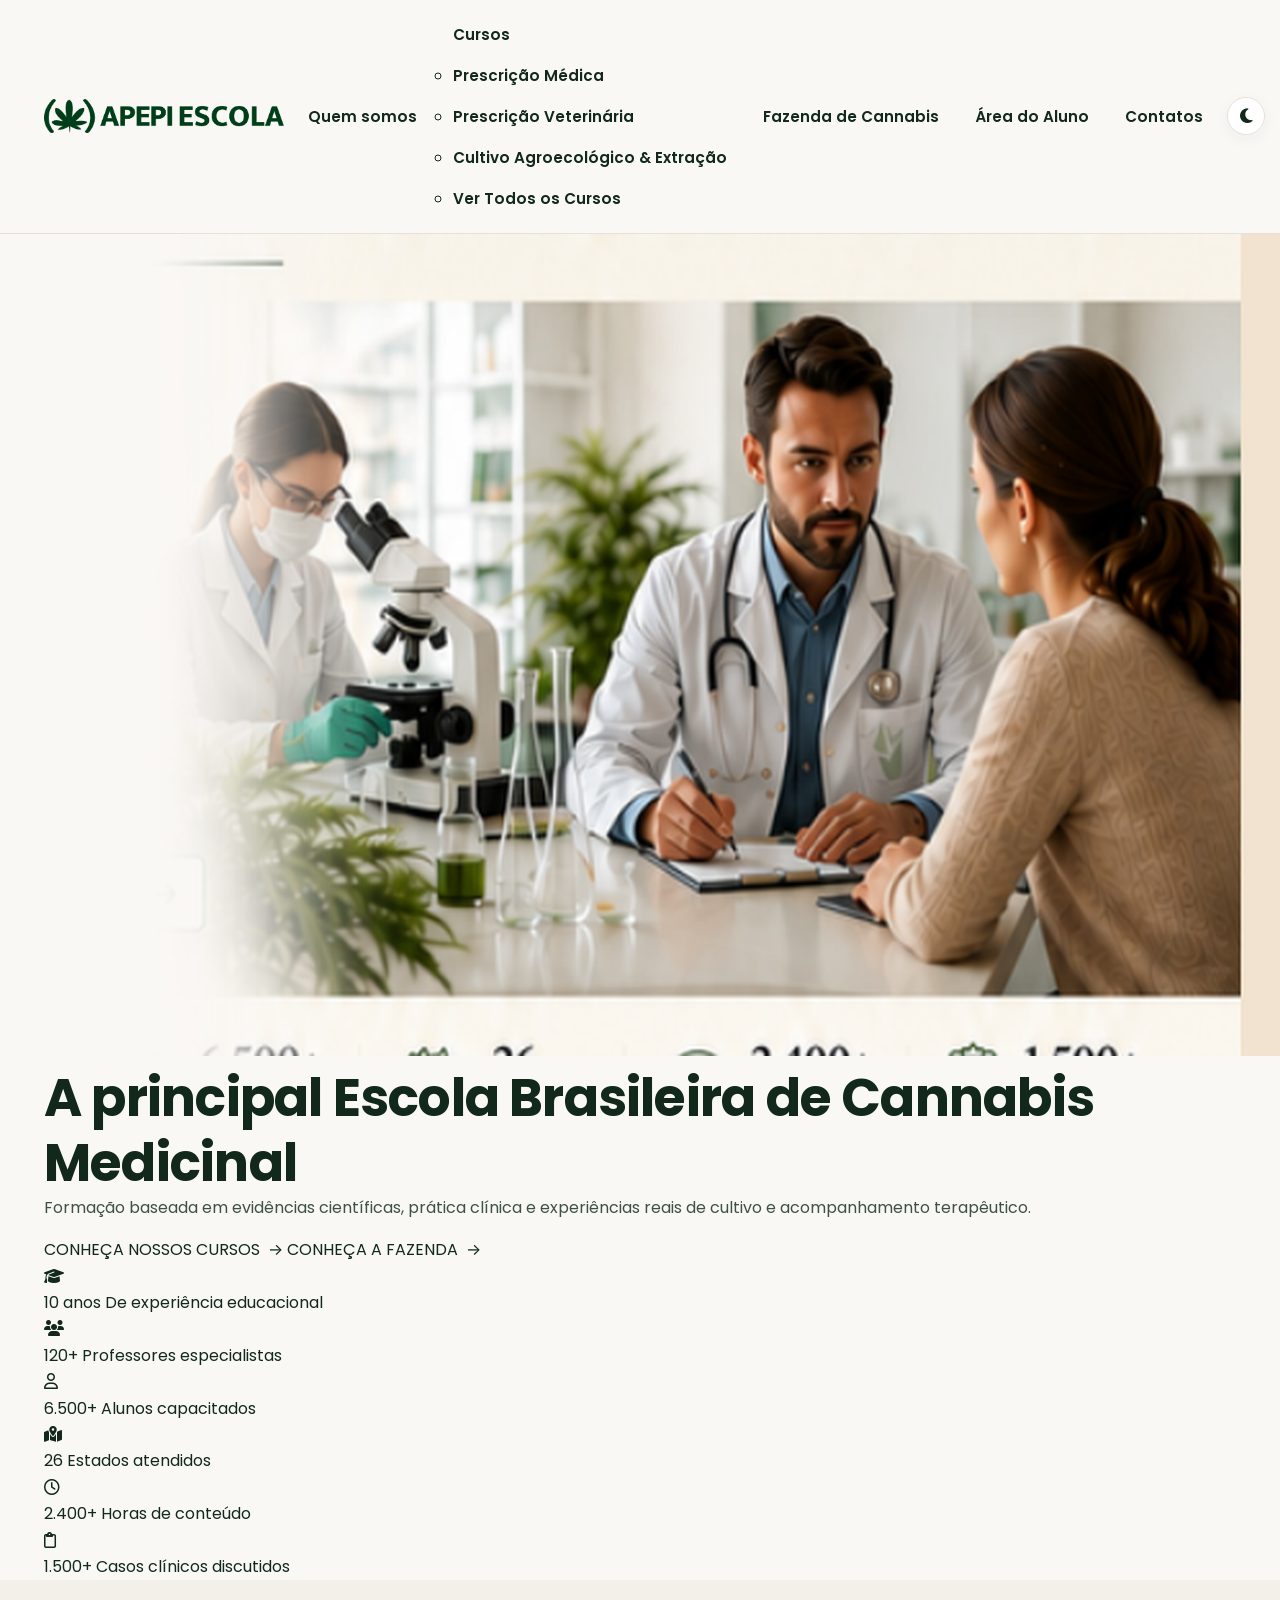
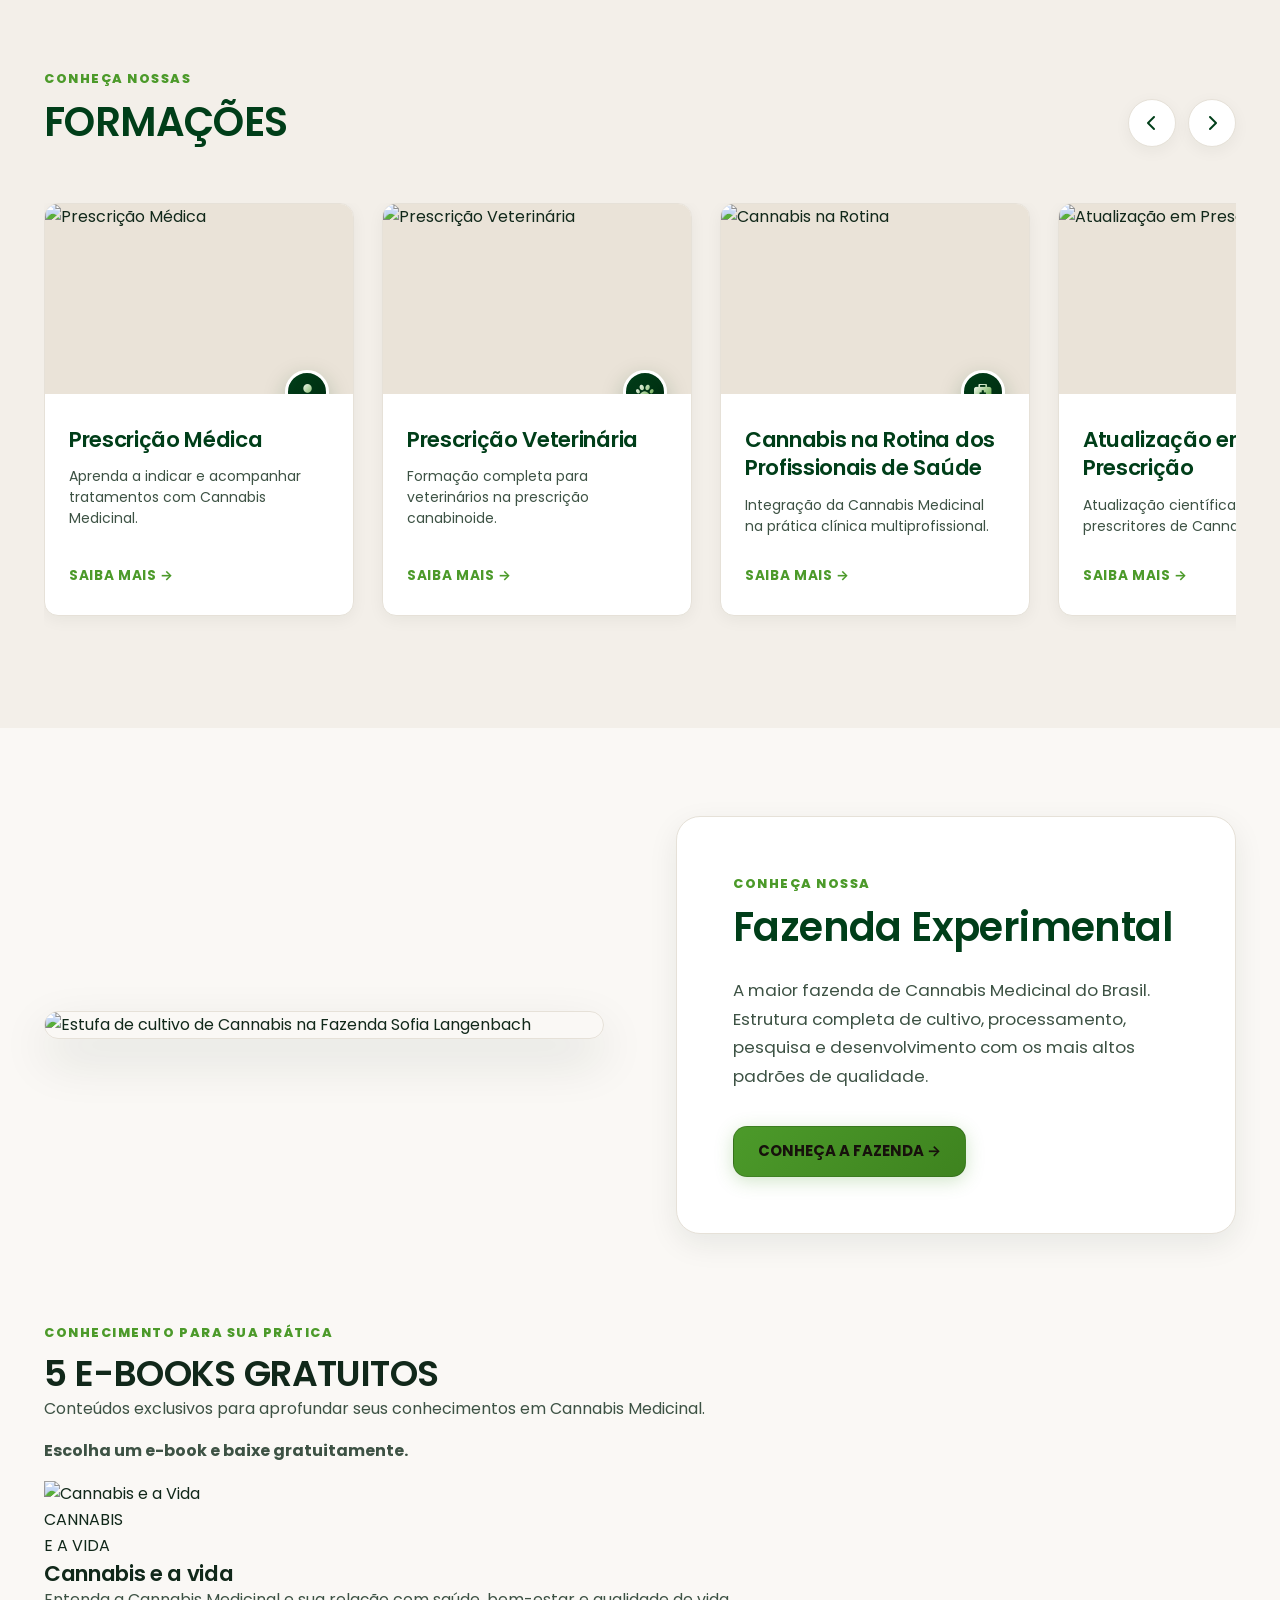
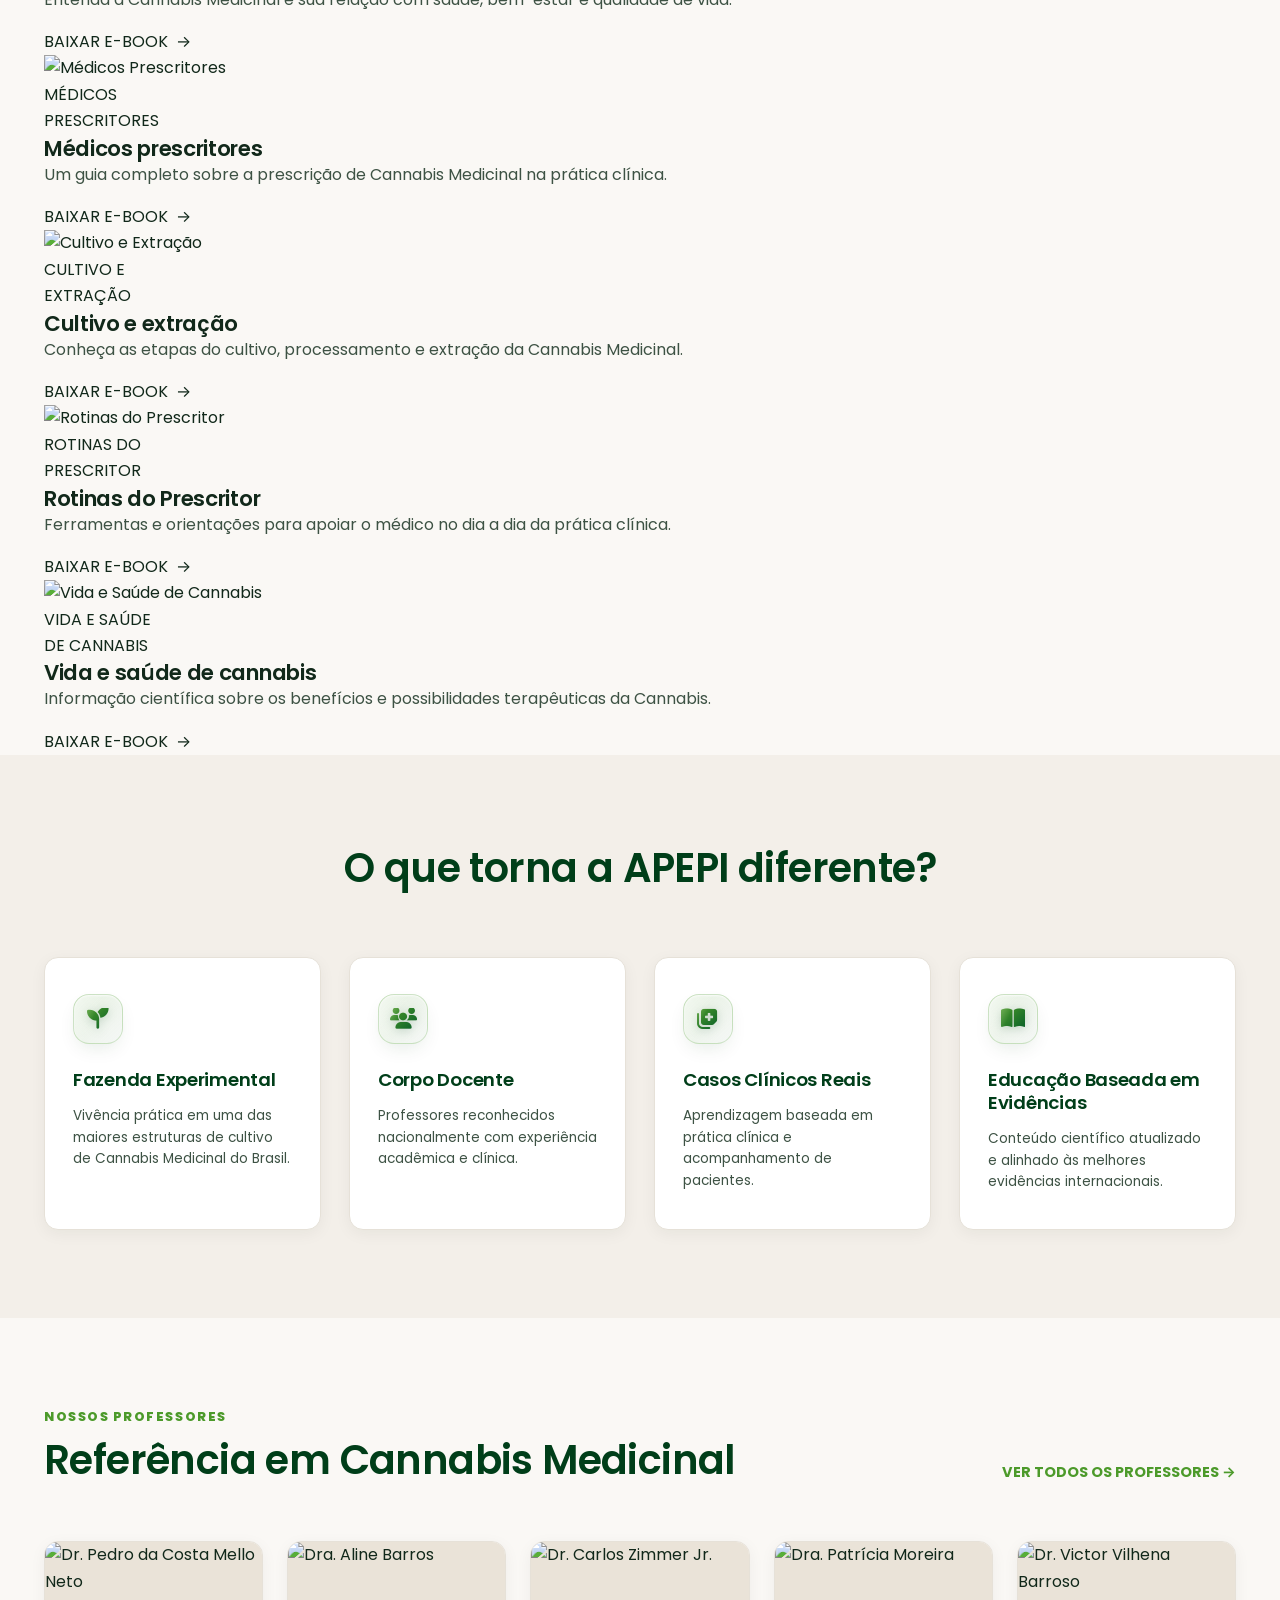
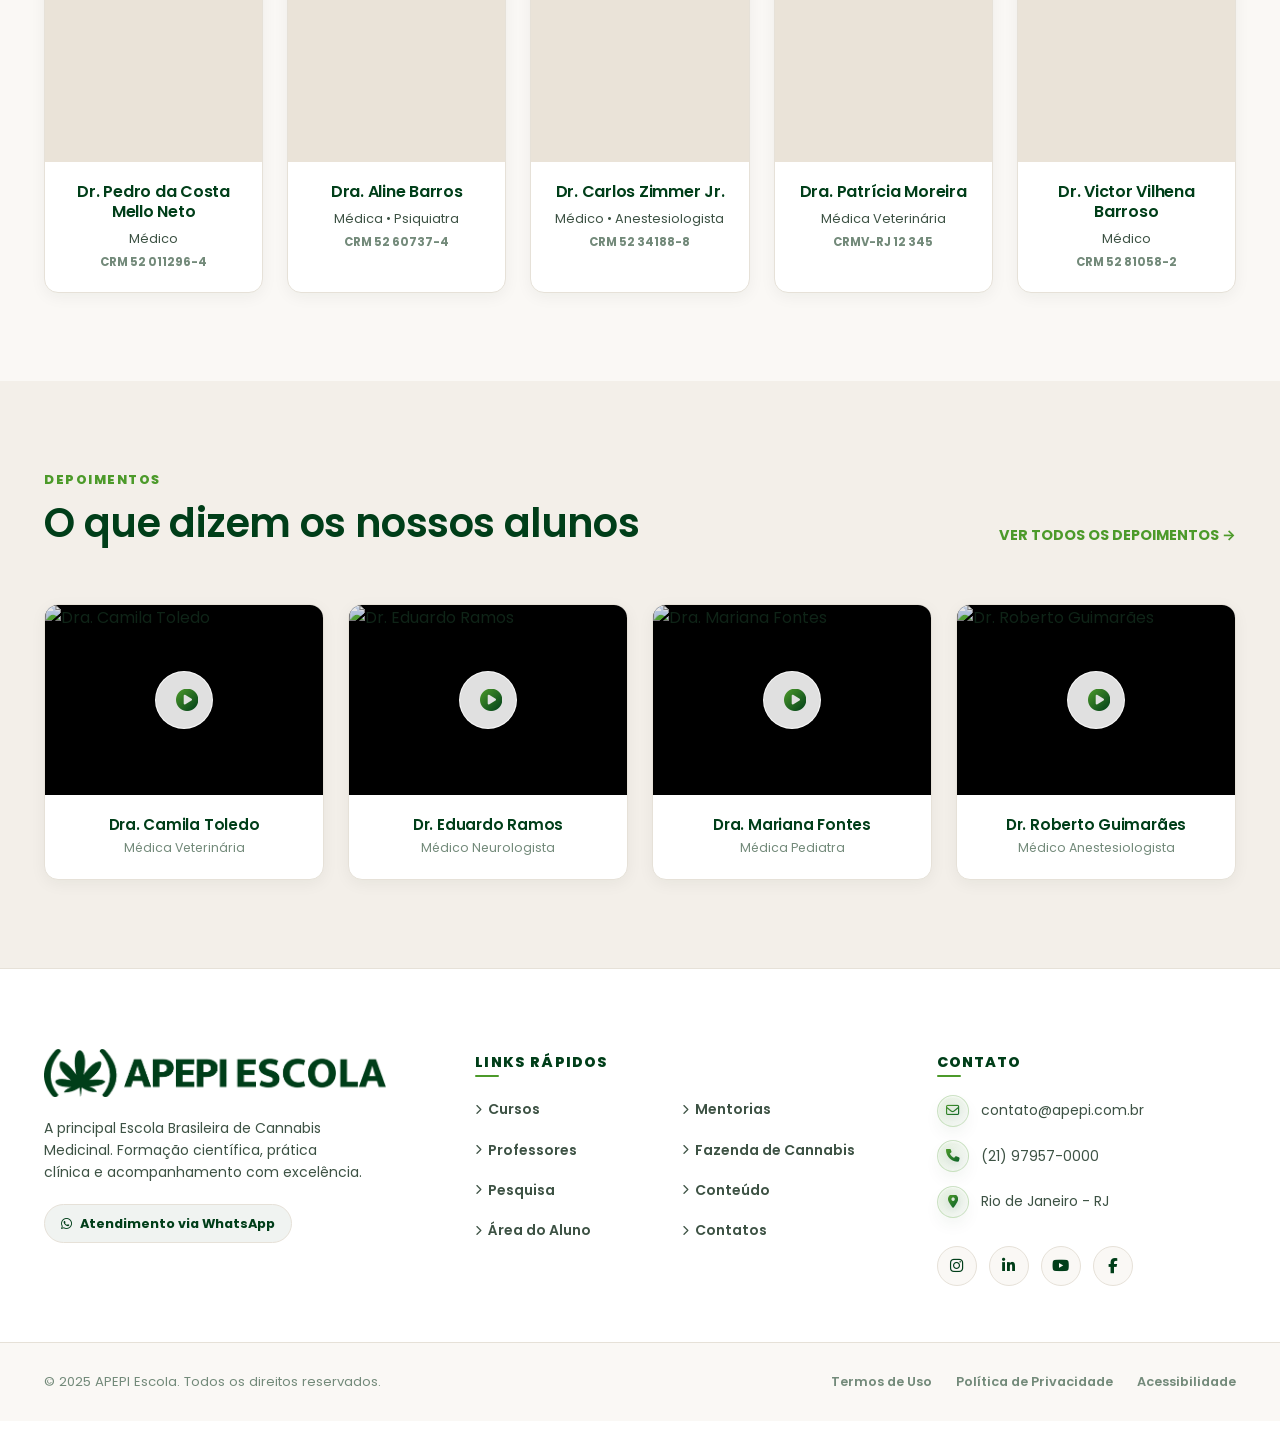
==== commit d3964091: "feat: atualizar tema WordPress apepi-escola com suporte a dark mode, novas secoes e imagens" ====
--- a/index.html
+++ b/index.html
@@ -13,14 +13,22 @@
   <header class="header-navbar">
     <div class="container navbar-content">
       <a href="index.html" class="brand-logo">
-        <img src="logo_apepi_escola.png" alt="APEPI Escola" class="logo-img logo-light">
-        <img src="logo_apepi_escola_dark.png" alt="APEPI Escola" class="logo-img logo-dark">
+        <img src="assets/logo_apepi_escola.png" alt="APEPI Escola" class="logo-img logo-light">
+        <img src="assets/logo_apepi_escola_dark.png" alt="APEPI Escola" class="logo-img logo-dark">
       </a>
 
       <nav>
-        <ul class="nav-links" id="navLinks">
+                <ul class="nav-links" id="navLinks">
           <li><a href="quem-somos.html">Quem somos</a></li>
-          <li><a href="index.html#cursos" class="active">Cursos</a></li>
+          <li class="menu-item-has-children">
+            <a href="index.html#cursos">Cursos</a>
+            <ul class="sub-menu">
+              <li><a href="course-detail.html">Prescrição Médica</a></li>
+              <li><a href="course-detail-vet.html">Prescrição Veterinária</a></li>
+              <li><a href="course-detail-cultivo.html">Cultivo Agroecológico & Extração</a></li>
+              <li><a href="index.html#cursos">Ver Todos os Cursos</a></li>
+            </ul>
+          </li>
           <li><a href="fazenda.html">Fazenda de Cannabis</a></li>
           <li><a href="index.html#contato">Área do Aluno</a></li>
           <li><a href="index.html#contato">Contatos</a></li>
@@ -38,71 +46,85 @@
     </div>
   </header>
 
-  <!-- Hero Section -->
-  <section class="hero-home">
-    <div class="container hero-grid">
-      <div class="hero-text">
-        <h1 class="hero-title font-serif">
-          A principal Escola Brasileira de <span class="highlight-line">Cannabis Medicinal</span>
+  <!-- Hero Section Home (Estilo Degradê Idêntico a Quem Somos - Sans-serif) -->
+  <section class="hero-home-exact hero-banner-degrade">
+    <div class="hero-bg-wrapper">
+      <img src="assets/home_hero_photo.png" alt="APEPI Escola - Laboratório e Prática Clínica" class="hero-bg-img">
+      <div class="hero-gradient-overlay"></div>
+    </div>
+
+    <div class="container hero-container-exact">
+      <div class="hero-content-exact">
+        <h1 class="hero-title-exact">
+          A principal Escola Brasileira de <span class="text-green">Cannabis Medicinal</span>
         </h1>
-        <p class="hero-desc">
+
+        <div class="hero-green-divider"></div>
+
+        <p class="hero-desc-exact">
           Formação baseada em evidências científicas, prática clínica e experiências reais de cultivo e acompanhamento terapêutico.
         </p>
-        <div class="hero-actions">
-          <a href="#cursos" class="btn btn-primary btn-lg">CONHEÇA NOSSOS CURSOS &rarr;</a>
-          <a href="fazenda.html" class="btn btn-outline btn-lg">CONHEÇA A FAZENDA &rarr;</a>
-        </div>
-      </div>
-      <div class="hero-image-container">
-        <div class="hero-bg-blob"></div>
-        <img src="https://images.unsplash.com/photo-1576091160399-112ba8d25d1d?auto=format&fit=crop&w=1000&q=80" alt="Profissionais de saúde e cientistas em laboratório da APEPI" class="hero-main-img">
-      </div>
-    </div>
-  </section>
-
-  <!-- Stats Bar Section -->
-  <section class="stats-bar-section">
-    <div class="container stats-bar-grid">
-      <div class="stat-item">
-        <div class="stat-icon-wrapper"><i class="fa-solid fa-graduation-cap"></i></div>
-        <div class="stat-info">
-          <h3>10 anos</h3>
-          <p>De experiência educacional</p>
-        </div>
-      </div>
-      <div class="stat-item">
-        <div class="stat-icon-wrapper"><i class="fa-solid fa-users"></i></div>
-        <div class="stat-info">
-          <h3>120+</h3>
-          <p>Professores especialistas</p>
-        </div>
-      </div>
-      <div class="stat-item">
-        <div class="stat-icon-wrapper"><i class="fa-solid fa-user-graduate"></i></div>
-        <div class="stat-info">
-          <h3>6.500+</h3>
-          <p>Alunos capacitados</p>
-        </div>
-      </div>
-      <div class="stat-item">
-        <div class="stat-icon-wrapper"><i class="fa-solid fa-map-location-dot"></i></div>
-        <div class="stat-info">
-          <h3>26</h3>
-          <p>Estados atendidos</p>
-        </div>
-      </div>
-      <div class="stat-item">
-        <div class="stat-icon-wrapper"><i class="fa-solid fa-clock"></i></div>
-        <div class="stat-info">
-          <h3>2.400+</h3>
-          <p>Horas de conteúdo</p>
-        </div>
-      </div>
-      <div class="stat-item">
-        <div class="stat-icon-wrapper"><i class="fa-solid fa-file-medical"></i></div>
-        <div class="stat-info">
-          <h3>1.500+</h3>
-          <p>Casos clínicos discutidos</p>
+
+        <div class="hero-cta-group-exact">
+          <a href="#cursos" class="btn-hero-green">
+            CONHEÇA NOSSOS CURSOS &nbsp;&rarr;
+          </a>
+          <a href="fazenda.html" class="btn-hero-outline">
+            CONHEÇA A FAZENDA &nbsp;&rarr;
+          </a>
+        </div>
+      </div>
+    </div>
+  </section>
+
+  <!-- Stats Bar Section (Fundo Creme / Ícones Redondos Verdes) -->
+  <section class="stats-bar-exact">
+    <div class="container stats-grid-exact">
+      <div class="stat-item-exact">
+        <div class="stat-icon-exact"><i class="fa-solid fa-graduation-cap"></i></div>
+        <div class="stat-text-exact">
+          <span class="stat-number-exact">10 anos</span>
+          <span class="stat-label-exact">De experiência educacional</span>
+        </div>
+      </div>
+
+      <div class="stat-item-exact">
+        <div class="stat-icon-exact"><i class="fa-solid fa-users"></i></div>
+        <div class="stat-text-exact">
+          <span class="stat-number-exact">120+</span>
+          <span class="stat-label-exact">Professores especialistas</span>
+        </div>
+      </div>
+
+      <div class="stat-item-exact">
+        <div class="stat-icon-exact"><i class="fa-regular fa-user"></i></div>
+        <div class="stat-text-exact">
+          <span class="stat-number-exact">6.500+</span>
+          <span class="stat-label-exact">Alunos capacitados</span>
+        </div>
+      </div>
+
+      <div class="stat-item-exact">
+        <div class="stat-icon-exact"><i class="fa-solid fa-map-location-dot"></i></div>
+        <div class="stat-text-exact">
+          <span class="stat-number-exact">26</span>
+          <span class="stat-label-exact">Estados atendidos</span>
+        </div>
+      </div>
+
+      <div class="stat-item-exact">
+        <div class="stat-icon-exact"><i class="fa-regular fa-clock"></i></div>
+        <div class="stat-text-exact">
+          <span class="stat-number-exact">2.400+</span>
+          <span class="stat-label-exact">Horas de conteúdo</span>
+        </div>
+      </div>
+
+      <div class="stat-item-exact">
+        <div class="stat-icon-exact"><i class="fa-regular fa-clipboard"></i></div>
+        <div class="stat-text-exact">
+          <span class="stat-number-exact">1.500+</span>
+          <span class="stat-label-exact">Casos clínicos discutidos</span>
         </div>
       </div>
     </div>
@@ -114,7 +136,7 @@
       <div class="section-title-area">
         <div>
           <div class="section-badge">CONHEÇA NOSSAS</div>
-          <h2 class="section-main-title font-serif">FORMAÇÕES</h2>
+          <h2 class="section-main-title">FORMAÇÕES</h2>
         </div>
         <div class="section-arrows">
           <button class="arrow-btn" id="prevForm" aria-label="Anterior"><i class="fa-solid fa-chevron-left"></i></button>
@@ -132,7 +154,7 @@
               <div class="card-badge-icon"><i class="fa-solid fa-user-doctor"></i></div>
             </div>
             <div class="card-content">
-              <h3 class="font-serif">Prescrição Médica</h3>
+              <h3 class="">Prescrição Médica</h3>
               <p>Aprenda a indicar e acompanhar tratamentos com Cannabis Medicinal.</p>
               <a href="course-detail.html" class="saiba-mais-btn">SAIBA MAIS &rarr;</a>
             </div>
@@ -145,7 +167,7 @@
               <div class="card-badge-icon"><i class="fa-solid fa-paw"></i></div>
             </div>
             <div class="card-content">
-              <h3 class="font-serif">Prescrição Veterinária</h3>
+              <h3 class="">Prescrição Veterinária</h3>
               <p>Formação completa para veterinários na prescrição canabinoide.</p>
               <a href="course-detail-vet.html" class="saiba-mais-btn">SAIBA MAIS &rarr;</a>
             </div>
@@ -158,7 +180,7 @@
               <div class="card-badge-icon"><i class="fa-solid fa-briefcase-medical"></i></div>
             </div>
             <div class="card-content">
-              <h3 class="font-serif">Cannabis na Rotina dos Profissionais de Saúde</h3>
+              <h3 class="">Cannabis na Rotina dos Profissionais de Saúde</h3>
               <p>Integração da Cannabis Medicinal na prática clínica multiprofissional.</p>
               <a href="course-detail.html" class="saiba-mais-btn">SAIBA MAIS &rarr;</a>
             </div>
@@ -171,7 +193,7 @@
               <div class="card-badge-icon"><i class="fa-solid fa-microscope"></i></div>
             </div>
             <div class="card-content">
-              <h3 class="font-serif">Atualização em Prescrição</h3>
+              <h3 class="">Atualização em Prescrição</h3>
               <p>Atualização científica e prática para prescritores de Cannabis Medicinal.</p>
               <a href="course-detail.html" class="saiba-mais-btn">SAIBA MAIS &rarr;</a>
             </div>
@@ -184,7 +206,7 @@
               <div class="card-badge-icon"><i class="fa-solid fa-comments"></i></div>
             </div>
             <div class="card-content">
-              <h3 class="font-serif">Mentoria Médica</h3>
+              <h3 class="">Mentoria Médica</h3>
               <p>Acompanhamento individualizado para médicos prescritores.</p>
               <a href="course-detail.html" class="saiba-mais-btn">SAIBA MAIS &rarr;</a>
             </div>
@@ -203,7 +225,7 @@
       </div>
       <div class="fazenda-text-card">
         <div class="section-badge">CONHEÇA NOSSA</div>
-        <h2 class="font-serif">Fazenda Experimental</h2>
+        <h2 class="">Fazenda Experimental</h2>
         <p>
           A maior fazenda de Cannabis Medicinal do Brasil. Estrutura completa de cultivo, processamento, pesquisa e desenvolvimento com os mais altos padrões de qualidade.
         </p>
@@ -212,10 +234,101 @@
     </div>
   </section>
 
+  <!-- E-Books Gratuitos Section -->
+  <section class="ebooks-section-home" id="ebooks">
+    <div class="container">
+      <div class="ebooks-header">
+        <div class="section-badge">CONHECIMENTO PARA SUA PRÁTICA</div>
+        <h2 class="ebooks-main-title">5 E-BOOKS GRATUITOS</h2>
+        <p class="ebooks-subtitle">Conteúdos exclusivos para aprofundar seus conhecimentos em Cannabis Medicinal.</p>
+        <p class="ebooks-cta-text"><strong>Escolha um e-book e baixe gratuitamente.</strong></p>
+      </div>
+
+      <div class="ebooks-grid">
+
+        <!-- Ebook 1 -->
+        <div class="ebook-card">
+          <div class="ebook-cover-holder">
+            <img src="https://images.unsplash.com/photo-1518531933037-91b2f5f229cc?auto=format&fit=crop&w=400&q=80" alt="Cannabis e a Vida">
+            <div class="ebook-cover-overlay">
+              <span class="ebook-cover-title">CANNABIS<br>E A VIDA</span>
+            </div>
+          </div>
+          <div class="ebook-card-body">
+            <h3>Cannabis e a vida</h3>
+            <p>Entenda a Cannabis Medicinal e sua relação com saúde, bem-estar e qualidade de vida.</p>
+            <a href="#" class="ebook-download-link">BAIXAR E-BOOK &nbsp;&rarr;</a>
+          </div>
+        </div>
+
+        <!-- Ebook 2 -->
+        <div class="ebook-card">
+          <div class="ebook-cover-holder">
+            <img src="https://images.unsplash.com/photo-1584515979956-d9f6e5d09982?auto=format&fit=crop&w=400&q=80" alt="Médicos Prescritores">
+            <div class="ebook-cover-overlay">
+              <span class="ebook-cover-title">MÉDICOS<br>PRESCRITORES</span>
+            </div>
+          </div>
+          <div class="ebook-card-body">
+            <h3>Médicos prescritores</h3>
+            <p>Um guia completo sobre a prescrição de Cannabis Medicinal na prática clínica.</p>
+            <a href="#" class="ebook-download-link">BAIXAR E-BOOK &nbsp;&rarr;</a>
+          </div>
+        </div>
+
+        <!-- Ebook 3 -->
+        <div class="ebook-card">
+          <div class="ebook-cover-holder">
+            <img src="https://images.unsplash.com/photo-1603909223429-69bb7101f420?auto=format&fit=crop&w=400&q=80" alt="Cultivo e Extração">
+            <div class="ebook-cover-overlay">
+              <span class="ebook-cover-title">CULTIVO E<br>EXTRAÇÃO</span>
+            </div>
+          </div>
+          <div class="ebook-card-body">
+            <h3>Cultivo e extração</h3>
+            <p>Conheça as etapas do cultivo, processamento e extração da Cannabis Medicinal.</p>
+            <a href="#" class="ebook-download-link">BAIXAR E-BOOK &nbsp;&rarr;</a>
+          </div>
+        </div>
+
+        <!-- Ebook 4 -->
+        <div class="ebook-card">
+          <div class="ebook-cover-holder">
+            <img src="https://images.unsplash.com/photo-1576091160399-112ba8d25d1d?auto=format&fit=crop&w=400&q=80" alt="Rotinas do Prescritor">
+            <div class="ebook-cover-overlay">
+              <span class="ebook-cover-title">ROTINAS DO<br>PRESCRITOR</span>
+            </div>
+          </div>
+          <div class="ebook-card-body">
+            <h3>Rotinas do Prescritor</h3>
+            <p>Ferramentas e orientações para apoiar o médico no dia a dia da prática clínica.</p>
+            <a href="#" class="ebook-download-link">BAIXAR E-BOOK &nbsp;&rarr;</a>
+          </div>
+        </div>
+
+        <!-- Ebook 5 -->
+        <div class="ebook-card">
+          <div class="ebook-cover-holder">
+            <img src="https://images.unsplash.com/photo-1608571423902-eed4a5ad8108?auto=format&fit=crop&w=400&q=80" alt="Vida e Saúde de Cannabis">
+            <div class="ebook-cover-overlay">
+              <span class="ebook-cover-title">VIDA E SAÚDE<br>DE CANNABIS</span>
+            </div>
+          </div>
+          <div class="ebook-card-body">
+            <h3>Vida e saúde de cannabis</h3>
+            <p>Informação científica sobre os benefícios e possibilidades terapêuticas da Cannabis.</p>
+            <a href="#" class="ebook-download-link">BAIXAR E-BOOK &nbsp;&rarr;</a>
+          </div>
+        </div>
+
+      </div>
+    </div>
+  </section>
+
   <!-- Diferenciais Section -->
   <section class="diferenciais-section-home">
     <div class="container">
-      <h2 class="diferenciais-title font-serif">O que torna a APEPI diferente?</h2>
+      <h2 class="diferenciais-title">O que torna a APEPI diferente?</h2>
       <div class="diferenciais-grid">
         
         <!-- Diferencial 1 -->
@@ -256,7 +369,7 @@
       <div class="professores-header">
         <div>
           <div class="section-badge">NOSSOS PROFESSORES</div>
-          <h2 class="font-serif">Referência em Cannabis Medicinal</h2>
+          <h2 class="">Referência em Cannabis Medicinal</h2>
         </div>
         <a href="quem-somos.html" class="view-all-link">VER TODOS OS PROFESSORES &rarr;</a>
       </div>
@@ -333,7 +446,7 @@
       <div class="depoimentos-header">
         <div>
           <div class="section-badge">DEPOIMENTOS</div>
-          <h2 class="font-serif">O que dizem os nossos alunos</h2>
+          <h2 class="">O que dizem os nossos alunos</h2>
         </div>
         <a href="#cursos" class="view-all-link">VER TODOS OS DEPOIMENTOS &rarr;</a>
       </div>
@@ -397,8 +510,8 @@
     <div class="container footer-content">
       <div class="footer-left">
         <a href="index.html" class="brand-logo">
-          <img src="logo_apepi_escola.png" alt="APEPI Escola" class="footer-logo-img logo-light">
-          <img src="logo_apepi_escola_dark.png" alt="APEPI Escola" class="footer-logo-img logo-dark">
+          <img src="assets/logo_apepi_escola.png" alt="APEPI Escola" class="footer-logo-img logo-light">
+          <img src="assets/logo_apepi_escola_dark.png" alt="APEPI Escola" class="footer-logo-img logo-dark">
         </a>
         <p class="footer-tagline">
           A principal Escola Brasileira de Cannabis Medicinal. Formação científica, prática clínica e acompanhamento com excelência.
--- a/styles.css
+++ b/styles.css
@@ -1,3 +1,15 @@
+/*
+Theme Name: APEPI Escola
+Theme URI: https://apepi.org.br
+Author: Netlagos Consulting
+Author URI: https://netlagos.com.br
+Description: Tema oficial da APEPI Escola - A principal Escola Brasileira de Cannabis Medicinal. Totalmente responsivo, suporte a Dark Mode, menus dinâmicos e Custom Post Types.
+Version: 1.0.0
+License: GNU General Public License v2 or later
+Text Domain: apepi-escola
+Tags: custom-menu, dark-mode, responsive-layout, education, medical, custom-post-types
+*/
+
 @import url('https://fonts.googleapis.com/css2?family=Belleza&family=Poppins:ital,wght@0,300;0,400;0,500;0,600;0,700;0,800;1,400&family=Inter:ital,opsz,wght@0,14..32,300..700;1,14..32,300..700&display=swap');
 @import url('https://cdnjs.cloudflare.com/ajax/libs/font-awesome/6.4.0/css/all.min.css');
 
@@ -55,43 +67,45 @@
 }
 
 [data-theme="dark"] {
-  /* Premium Luminous Emerald Obsidian Theme */
-  --bg-primary: #070C0A;       /* Preto carvão com profundidade florestal */
-  --bg-secondary: #0D1411;     /* Superfície secundária refinada */
-  --bg-tertiary: #131E19;      /* Tom de divisão e cartões profundos */
-  --surface: #101914;          /* Ardósia escura com toque esmeralda */
-  --surface-hover: #17241D;    /* Destaque ao passar o mouse */
-
-  --text-primary: #F1F7F4;     /* Branco esmeralda límpido e de altíssimo contraste */
-  --text-secondary: #B0C4B8;   /* Cinza esverdeado claro altamente legível */
-  --text-muted: #7E9689;       /* Tom atenuado, porém claro e nítido */
-
-  --primary: #2EAD65;          /* Verde Esmeralda Vibrante (Leitura perfeita sobre fundo escuro) */
-  --primary-hover: #3ADB7F;    /* Esmeralda luminoso em hover */
-  --primary-active: #228B4E;   /* Esmeralda denso para estados ativos */
-  --primary-light: rgba(46, 173, 101, 0.16);
-
-  --secondary: #4ADE80;        /* Verde Folha Luminous para ícones, badges e destaques */
-  --secondary-hover: #22C55E;  /* Verde vibrante para hover */
-  --secondary-active: #16A34A;
-  --secondary-light: rgba(74, 222, 128, 0.15);
-
-  --accent-gold: #F59E0B;      /* Dourado quente e radiante para destaques premium */
-  --accent-gold-light: rgba(245, 158, 11, 0.15);
-
-  --text-on-primary: #050806;
-  --text-on-secondary: #050806;
-
-  --shadow-sm: 0 4px 20px rgba(0, 0, 0, 0.6);
-  --shadow-md: 0 12px 35px rgba(0, 0, 0, 0.7);
-  --shadow-lg: 0 24px 60px rgba(0, 0, 0, 0.8);
-  --shadow-glow: 0 0 25px rgba(46, 173, 101, 0.25);      /* Brilho esmeralda sofisticado */
-  --shadow-emerald: 0 0 25px rgba(74, 222, 128, 0.2);   /* Brilho folha luminoso */
-
-  --glass-bg: rgba(7, 12, 10, 0.92);
-  --glass-card: rgba(16, 25, 20, 0.9);
-  --border-color: rgba(255, 255, 255, 0.08);       /* Linhas de divisão sutis e elegantes */
-  --border-hover: rgba(74, 222, 128, 0.4);
+  /* Earth, Timber & Organic Botanical Palette (Terra, Madeira e Folhas) */
+  --bg-primary: #17110C;       /* Marrom Terra Profunda / Deep Earth Charcoal */
+  --bg-secondary: #221811;     /* Madeira Acetinada Escura / Deep Chestnut Timber */
+  --bg-tertiary: #2D2016;      /* Solo fértil de cultivo / Rich Cultivation Soil */
+  --surface: #261A12;          /* Superfície em Madeira de Nogueira Escura */
+  --surface-hover: #33241A;    /* Destaque suave em tom madeira quente */
+
+  /* Tipografia em Marfim Orgânico (Solicitado pela Cliente) */
+  --text-primary: #F7F0E6;     /* Marfim Natural Quente (Warm Natural Ivory) */
+  --text-secondary: #E4D7C5;   /* Marfim Pergaminho Aveludado */
+  --text-muted: #BAAA96;       /* Argila Marfim Muted */
+
+  --primary: #F7F0E6;          /* Títulos soberanos em Marfim Orgânico */
+  --primary-hover: #FFFBF5;    /* Marfim reluzente em hover */
+  --primary-active: #EADFCF;
+  --primary-light: rgba(247, 240, 230, 0.12);
+
+  /* Destaques em Tom Folha Verde Orgânica & Marfim Dourado */
+  --secondary: #7EA152;        /* Verde Folha Orgânica Viva (Natural Leaf Green) */
+  --secondary-hover: #8BB15E;
+  --secondary-active: #597B34;
+  --secondary-light: rgba(126, 161, 82, 0.16);
+
+  --accent-gold: #D49B4B;      /* Âmbar de Terra / Terracotta Amber Gold */
+  --accent-gold-light: rgba(212, 155, 75, 0.16);
+
+  --text-on-primary: #17110C;
+  --text-on-secondary: #17110C;
+
+  --shadow-sm: 0 4px 20px rgba(0, 0, 0, 0.7);
+  --shadow-md: 0 12px 35px rgba(0, 0, 0, 0.8);
+  --shadow-lg: 0 24px 60px rgba(0, 0, 0, 0.9);
+  --shadow-glow: 0 0 30px rgba(247, 240, 230, 0.14);
+  --shadow-emerald: 0 0 25px rgba(126, 161, 82, 0.22);
+
+  --glass-bg: rgba(23, 17, 12, 0.94);
+  --glass-card: rgba(38, 26, 18, 0.93);
+  --border-color: rgba(247, 240, 230, 0.12);    /* Linhas em tom marfim terra */
+  --border-hover: rgba(126, 161, 82, 0.4);
 }
 
 /* Specific Dark Mode Icon & Contrast Enhancements */
@@ -398,26 +412,33 @@
 }
 
 .btn-primary {
-  background: linear-gradient(135deg, var(--primary), var(--primary-active));
-  color: var(--text-on-primary) !important;
-  box-shadow: var(--shadow-glow);
+  background: linear-gradient(135deg, var(--secondary) 0%, var(--secondary-hover) 100%) !important;
+  color: #17110C !important;
+  border: 1px solid rgba(0, 0, 0, 0.15) !important;
+  box-shadow: 0 4px 18px rgba(76, 154, 42, 0.25) !important;
+  font-weight: 700 !important;
 }
 
 .btn-primary:hover {
-  background: linear-gradient(135deg, var(--primary-hover), var(--primary));
-  transform: translateY(-2px);
-  box-shadow: 0 8px 25px rgba(139, 92, 246, 0.4);
+  background: linear-gradient(135deg, var(--secondary-hover) 0%, var(--secondary-active) 100%) !important;
+  color: #000000 !important;
+  transform: translateY(-2px) !important;
+  box-shadow: 0 8px 25px rgba(76, 154, 42, 0.35) !important;
 }
 
 .btn-secondary {
-  background: var(--secondary);
-  color: var(--text-on-secondary) !important;
-  box-shadow: var(--shadow-emerald);
+  background: linear-gradient(135deg, var(--secondary-hover) 0%, var(--secondary-active) 100%) !important;
+  color: #17110C !important;
+  border: 1px solid rgba(0, 0, 0, 0.15) !important;
+  box-shadow: 0 4px 16px rgba(76, 154, 42, 0.2) !important;
+  font-weight: 700 !important;
 }
 
 .btn-secondary:hover {
-  background: var(--secondary-hover);
-  transform: translateY(-2px);
+  background: linear-gradient(135deg, var(--secondary) 0%, var(--secondary-hover) 100%) !important;
+  color: #000000 !important;
+  transform: translateY(-2px) !important;
+  box-shadow: 0 8px 22px rgba(76, 154, 42, 0.3) !important;
 }
 
 .btn-outline {
@@ -2578,6 +2599,218 @@
   border-color: var(--primary);
   transform: translateY(-3px);
   box-shadow: var(--shadow-sm);
+}
+
+/* ==========================================================================
+   ULTRA-MODERN 3D GLASS ICON SYSTEM (UI/UX REDESIGN)
+   ========================================================================== */
+
+/* Generic Icon Container Base Style (Squircles with Glass Layering) */
+.stat-icon-wrapper,
+.dif-icon-holder,
+.dest-icon-holder,
+.flow-step-icon,
+.acc-icon,
+.sticky-icon,
+.cfc-icon-wrapper,
+.aud-icon,
+.cta-icon-holder,
+.contact-icon-pill {
+  position: relative;
+  display: inline-flex !important;
+  align-items: center;
+  justify-content: center;
+  border-radius: 16px !important;
+  background: linear-gradient(135deg, rgba(76, 154, 42, 0.14) 0%, rgba(0, 62, 25, 0.04) 100%) !important;
+  border: 1px solid rgba(76, 154, 42, 0.22) !important;
+  box-shadow: inset 0 1px 2px rgba(255, 255, 255, 0.7), 0 8px 20px -6px rgba(0, 62, 25, 0.12) !important;
+  backdrop-filter: blur(10px);
+  -webkit-backdrop-filter: blur(10px);
+  transition: all 0.4s cubic-bezier(0.16, 1, 0.3, 1) !important;
+  overflow: hidden;
+}
+
+/* Glass Shine Reflection Overlay */
+.stat-icon-wrapper::after,
+.dif-icon-holder::after,
+.dest-icon-holder::after,
+.flow-step-icon::after,
+.acc-icon::after,
+.sticky-icon::after,
+.cfc-icon-wrapper::after,
+.aud-icon::after,
+.cta-icon-holder::after {
+  content: '';
+  position: absolute;
+  top: 0;
+  left: -60%;
+  width: 100%;
+  height: 100%;
+  background: linear-gradient(90deg, transparent, rgba(255, 255, 255, 0.4), transparent);
+  transform: skewX(-25deg);
+  transition: 0.6s ease;
+  pointer-events: none;
+}
+
+/* Gradient Icon Fill & Duotone Glow */
+.stat-icon-wrapper i,
+.dif-icon-holder i,
+.card-badge-icon i,
+.dest-icon-holder i,
+.flow-step-icon i,
+.step-icon-circle i,
+.pilar-badge-icon i,
+.acc-icon i,
+.sticky-icon i,
+.cfc-icon-wrapper i,
+.aud-icon i,
+.cta-icon-holder i,
+.contact-icon-pill i,
+.service-inc-card i {
+  background: linear-gradient(135deg, var(--secondary) 0%, var(--primary-hover) 100%);
+  -webkit-background-clip: text;
+  background-clip: text;
+  -webkit-text-fill-color: transparent;
+  display: inline-block;
+  transition: all 0.35s ease;
+  filter: drop-shadow(0 2px 5px rgba(0, 62, 25, 0.2));
+}
+
+/* Hover Dynamics & Micro-Interactions */
+.stat-item:hover .stat-icon-wrapper,
+.diferencial-card:hover .dif-icon-holder,
+.formation-card:hover .card-badge-icon,
+.destaque-card:hover .dest-icon-holder,
+.flow-step-card:hover .flow-step-icon,
+.evolution-step:hover .step-icon-circle,
+.pilar-card:hover .pilar-badge-icon,
+.accordion-item:hover .acc-icon,
+.c-feature-card:hover .cfc-icon-wrapper,
+.audience-card:hover .aud-icon,
+.cta-banner-content:hover .cta-icon-holder {
+  transform: translateY(-4px) scale(1.08) rotate(4deg) !important;
+  border-color: var(--secondary) !important;
+  box-shadow: inset 0 1px 2px rgba(255, 255, 255, 0.85), 0 14px 28px -6px rgba(76, 154, 42, 0.32) !important;
+}
+
+.stat-item:hover .stat-icon-wrapper::after,
+.diferencial-card:hover .dif-icon-holder::after,
+.destaque-card:hover .dest-icon-holder::after,
+.accordion-item:hover .acc-icon::after,
+.c-feature-card:hover .cfc-icon-wrapper::after,
+.audience-card:hover .aud-icon::after {
+  left: 150%;
+}
+
+/* Specific Adjustments for Floating Circular Badges */
+.card-badge-icon,
+.pilar-badge-icon,
+.step-icon-circle {
+  border-radius: var(--radius-full) !important;
+  background: linear-gradient(135deg, var(--primary) 0%, var(--primary-active) 100%) !important;
+  border: 3px solid var(--surface) !important;
+  box-shadow: 0 8px 22px rgba(0, 62, 25, 0.25) !important;
+}
+
+.card-badge-icon i,
+.pilar-badge-icon i,
+.step-icon-circle i {
+  background: linear-gradient(135deg, #FFFFFF 0%, var(--secondary) 100%);
+  -webkit-background-clip: text;
+  background-clip: text;
+  -webkit-text-fill-color: transparent;
+}
+
+/* Dark Mode Icon System Overrides (Terra, Folhas e Marfim) */
+[data-theme="dark"] .stat-icon-wrapper,
+[data-theme="dark"] .dif-icon-holder,
+[data-theme="dark"] .card-badge-icon,
+[data-theme="dark"] .dest-icon-holder,
+[data-theme="dark"] .flow-step-icon,
+[data-theme="dark"] .step-icon-circle,
+[data-theme="dark"] .pilar-badge-icon,
+[data-theme="dark"] .acc-icon,
+[data-theme="dark"] .sticky-icon,
+[data-theme="dark"] .cfc-icon-wrapper,
+[data-theme="dark"] .aud-icon,
+[data-theme="dark"] .cta-icon-holder,
+[data-theme="dark"] .contact-icon-pill {
+  background: linear-gradient(135deg, rgba(126, 161, 82, 0.18) 0%, rgba(247, 240, 230, 0.06) 100%) !important;
+  border: 1px solid rgba(126, 161, 82, 0.3) !important;
+  box-shadow: inset 0 1px 1px rgba(247, 240, 230, 0.2), 0 10px 25px -5px rgba(0, 0, 0, 0.5) !important;
+}
+
+[data-theme="dark"] .stat-icon-wrapper i,
+[data-theme="dark"] .dif-icon-holder i,
+[data-theme="dark"] .card-badge-icon i,
+[data-theme="dark"] .dest-icon-holder i,
+[data-theme="dark"] .flow-step-icon i,
+[data-theme="dark"] .step-icon-circle i,
+[data-theme="dark"] .pilar-badge-icon i,
+[data-theme="dark"] .acc-icon i,
+[data-theme="dark"] .sticky-icon i,
+[data-theme="dark"] .cfc-icon-wrapper i,
+[data-theme="dark"] .aud-icon i,
+[data-theme="dark"] .cta-icon-holder i,
+[data-theme="dark"] .contact-icon-pill i,
+[data-theme="dark"] .service-inc-card i {
+  background: linear-gradient(135deg, #F7F0E6 0%, #7EA152 100%);
+  -webkit-background-clip: text;
+  background-clip: text;
+  -webkit-text-fill-color: transparent;
+  filter: drop-shadow(0 0 8px rgba(126, 161, 82, 0.4));
+}
+
+/* Video Play Button Pulse Glass Animation */
+.video-play-btn {
+  position: absolute;
+  top: 50%;
+  left: 50%;
+  transform: translate(-50%, -50%);
+  width: 58px;
+  height: 58px;
+  border-radius: var(--radius-full);
+  background: rgba(255, 255, 255, 0.88);
+  backdrop-filter: blur(14px);
+  -webkit-backdrop-filter: blur(14px);
+  border: 1.5px solid rgba(255, 255, 255, 0.8);
+  box-shadow: 0 12px 35px rgba(0, 0, 0, 0.35), 0 0 0 0 rgba(76, 154, 42, 0.45);
+  display: flex;
+  align-items: center;
+  justify-content: center;
+  cursor: pointer;
+  transition: var(--transition);
+  animation: playPulse 2.5s infinite;
+  z-index: 5;
+}
+
+.video-play-btn i {
+  font-size: 1.4rem;
+  background: linear-gradient(135deg, var(--secondary), var(--primary));
+  -webkit-background-clip: text;
+  background-clip: text;
+  -webkit-text-fill-color: transparent;
+  margin-left: 3px;
+}
+
+@keyframes playPulse {
+  0% { box-shadow: 0 12px 35px rgba(0, 0, 0, 0.35), 0 0 0 0 rgba(76, 154, 42, 0.5); }
+  70% { box-shadow: 0 12px 35px rgba(0, 0, 0, 0.35), 0 0 0 16px rgba(76, 154, 42, 0); }
+  100% { box-shadow: 0 12px 35px rgba(0, 0, 0, 0.35), 0 0 0 0 rgba(76, 154, 42, 0); }
+}
+
+[data-theme="dark"] .video-play-btn {
+  background: rgba(16, 25, 20, 0.85);
+  border: 1.5px solid rgba(74, 222, 128, 0.4);
+  box-shadow: 0 12px 35px rgba(0, 0, 0, 0.6), 0 0 0 0 rgba(74, 222, 128, 0.4);
+}
+
+[data-theme="dark"] .video-play-btn i {
+  background: linear-gradient(135deg, #4ADE80, #34D399);
+  -webkit-background-clip: text;
+  background-clip: text;
+  -webkit-text-fill-color: transparent;
+  filter: drop-shadow(0 0 8px rgba(74, 222, 128, 0.5));
 }
 
 .footer-bottom {
